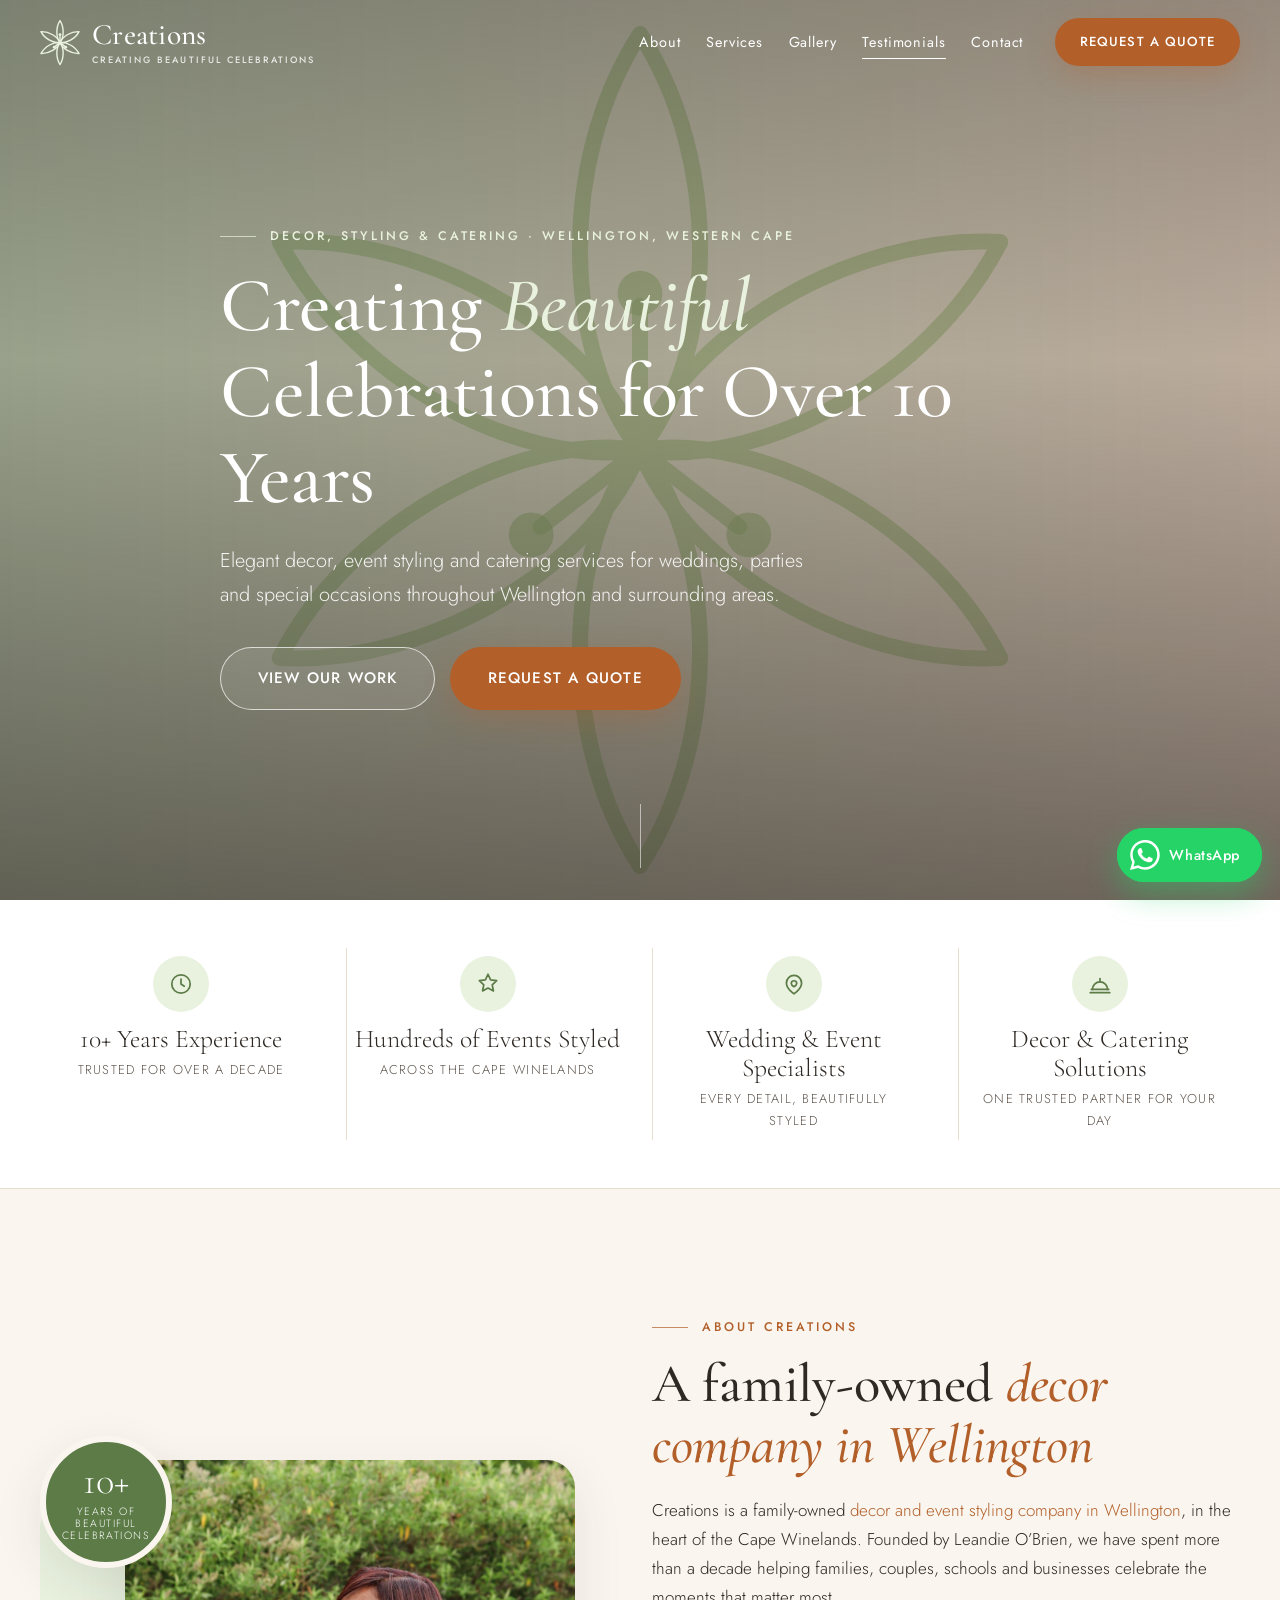
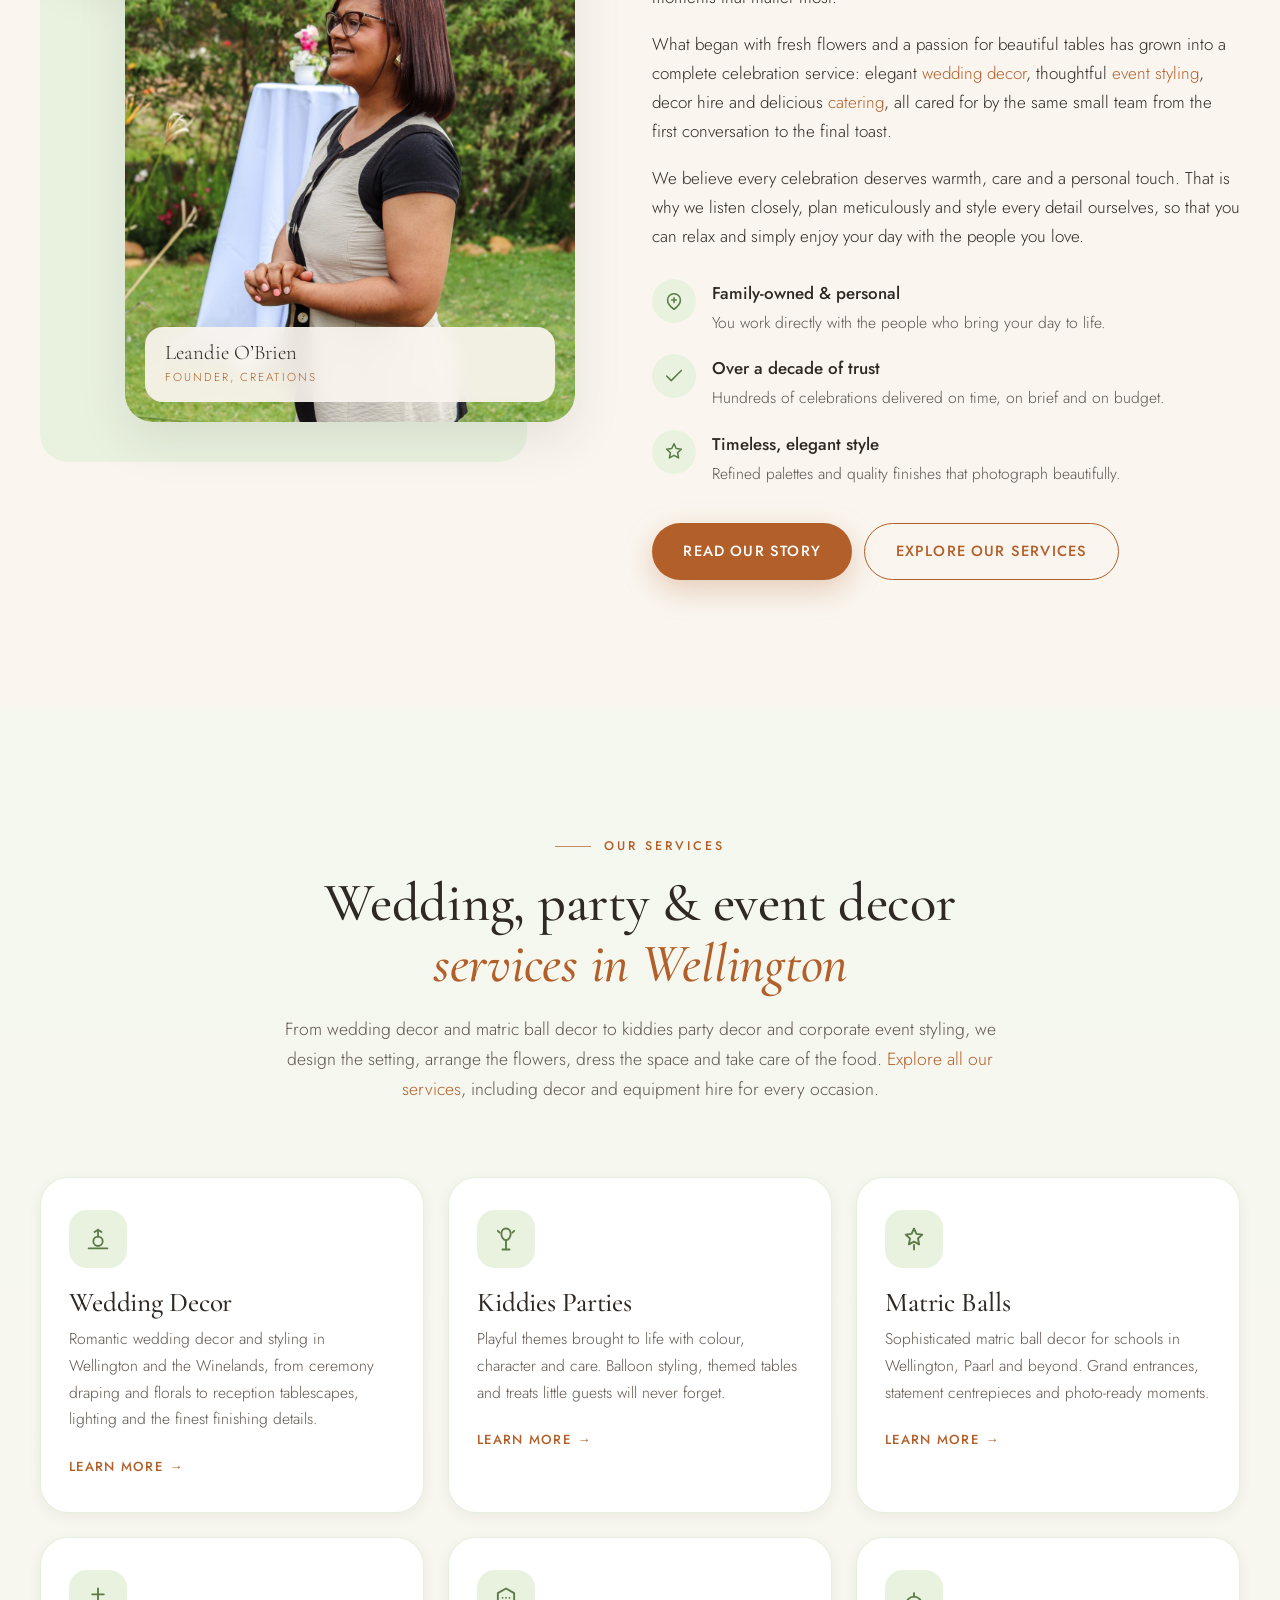
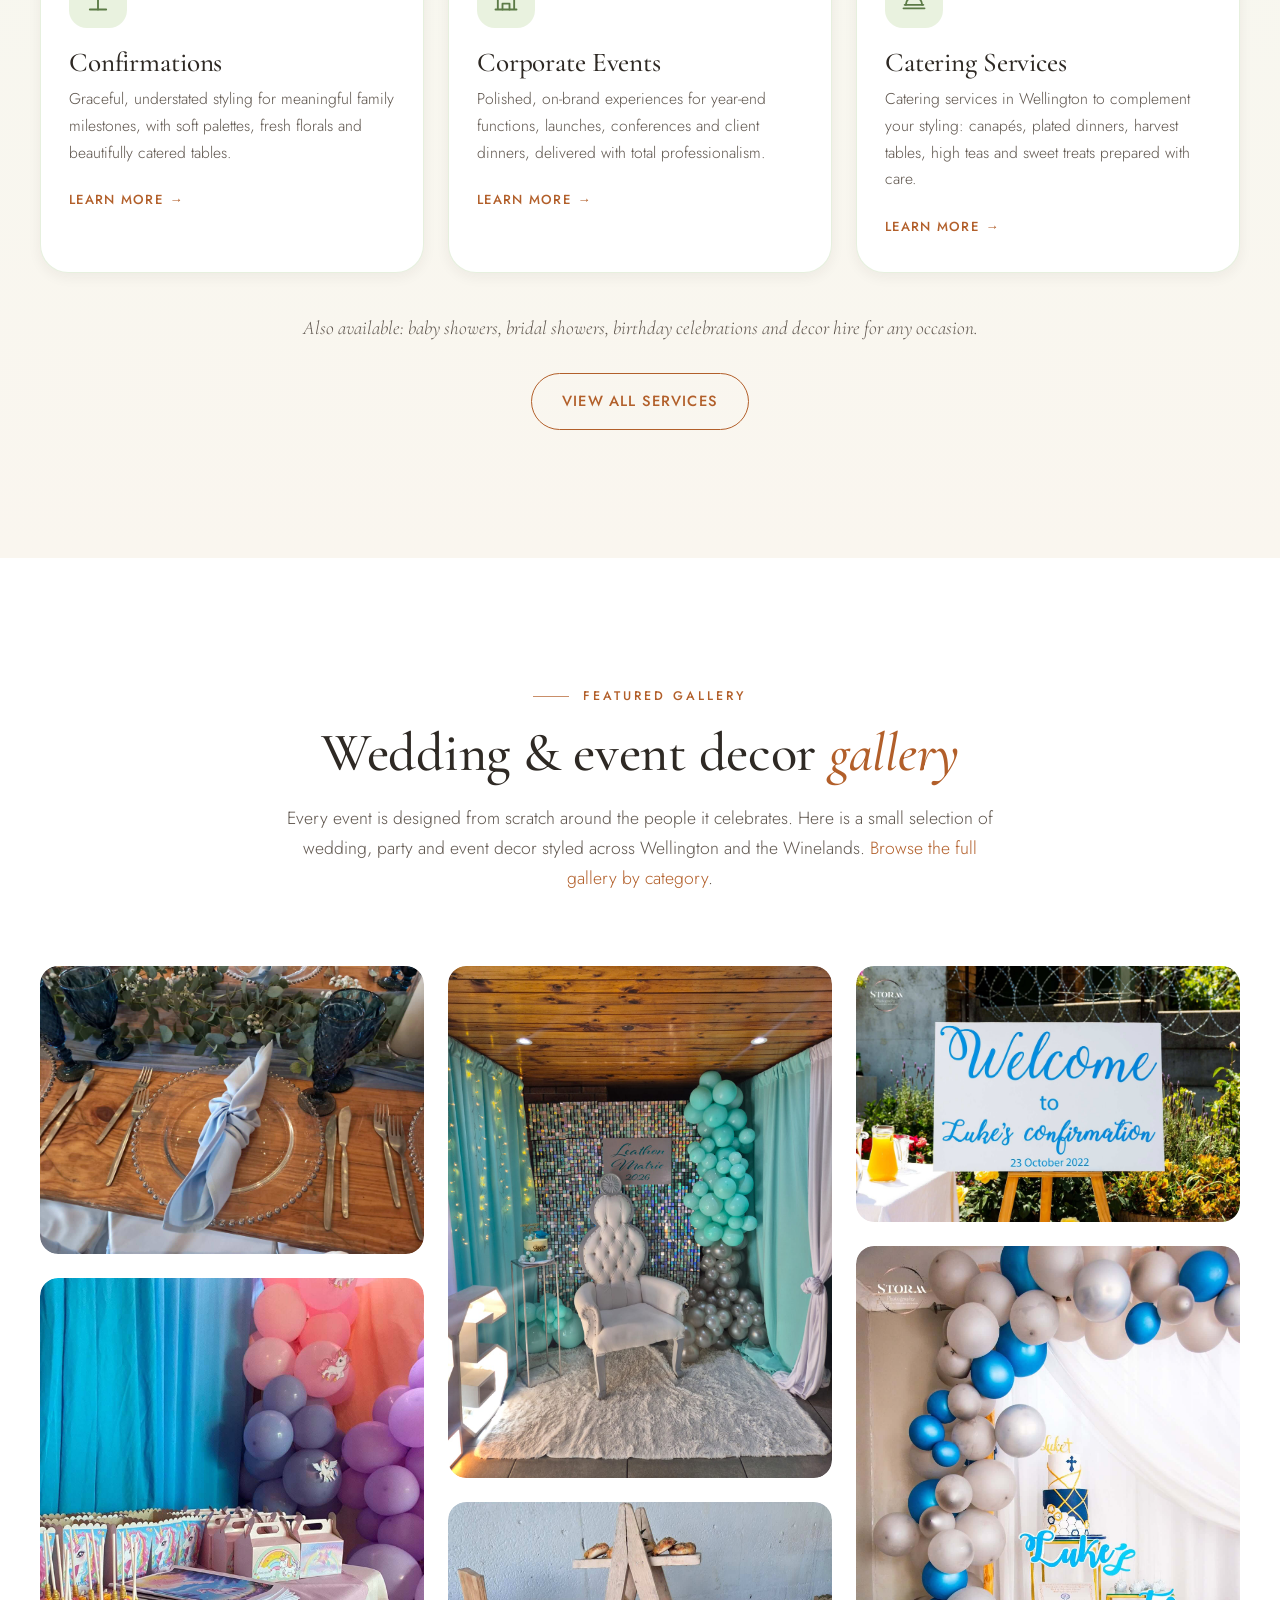
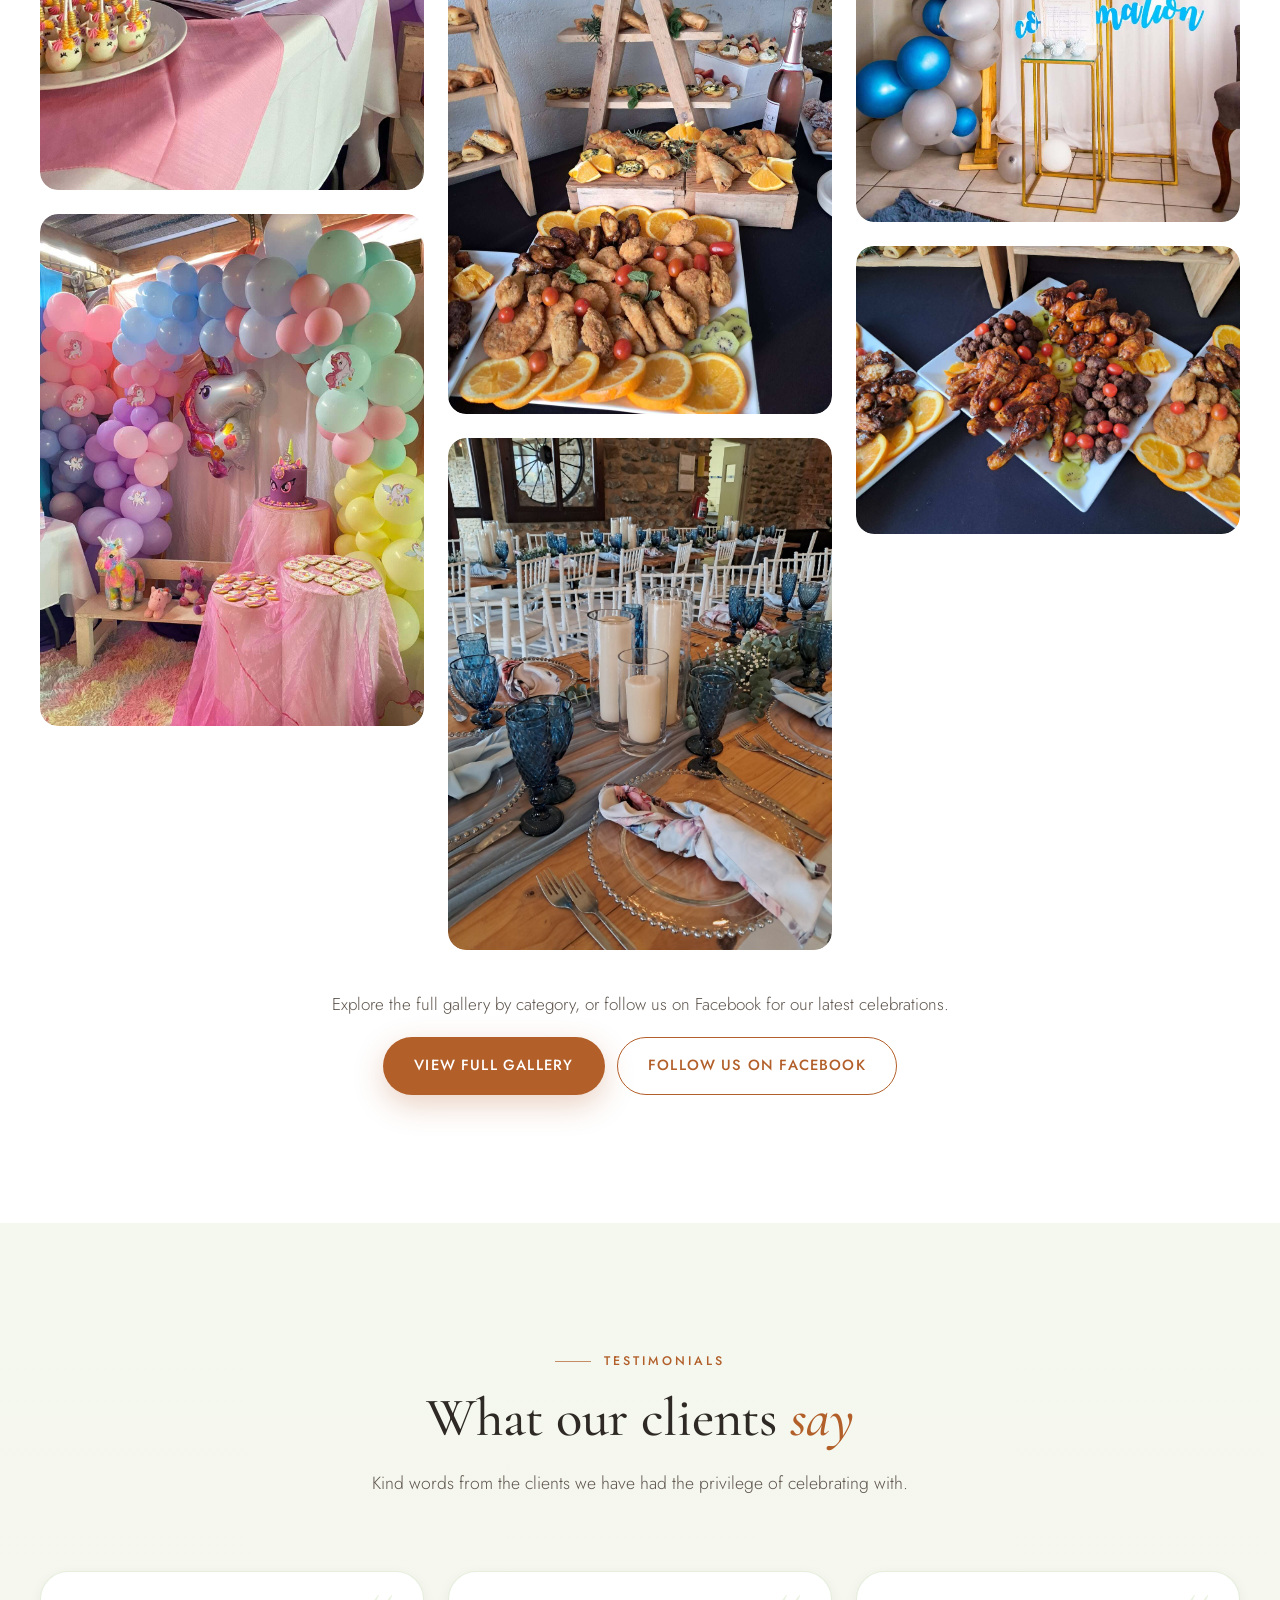
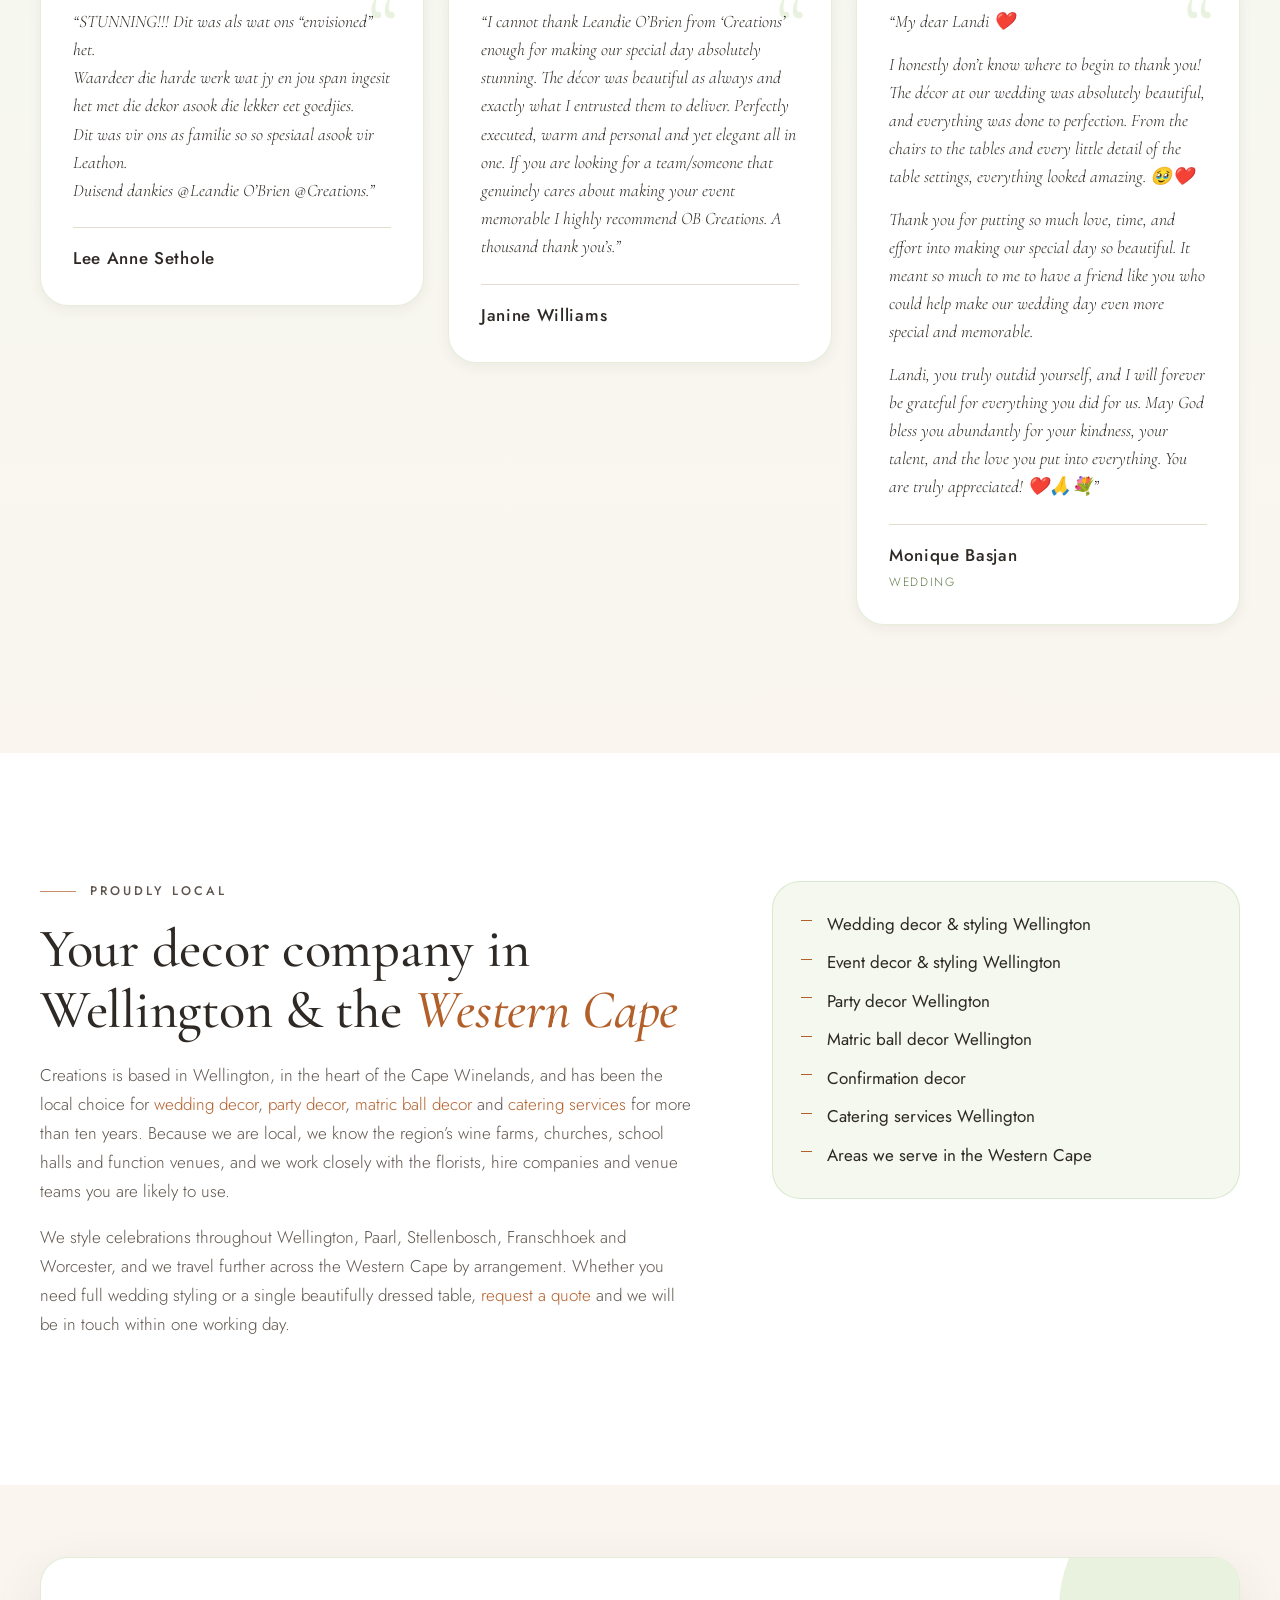
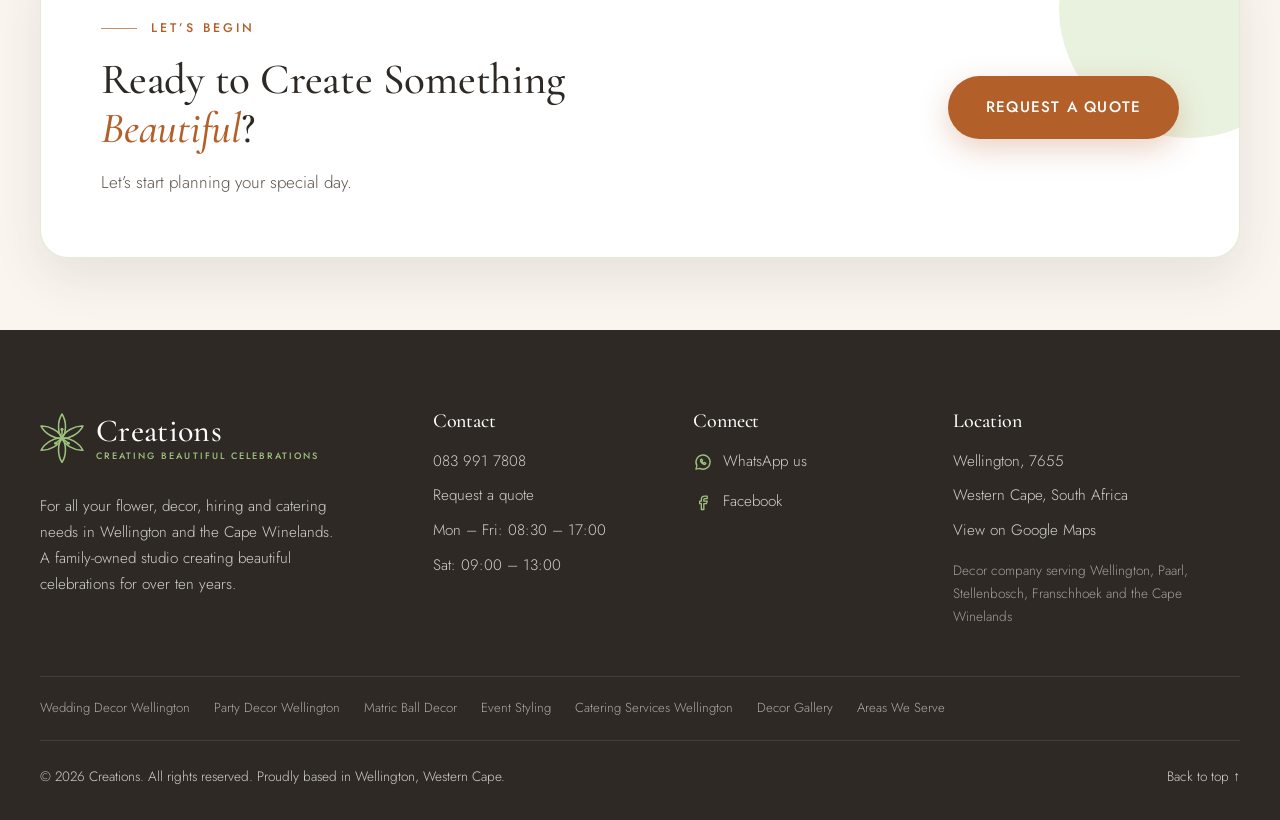
==== index.html @ aa140785 "Correct Leandie's name and O'Brien spelling in testimonials Co-Authored-By: Claude Sonnet 5.5 <norep" ====
<!DOCTYPE html>
<html lang="en-ZA">
<head>
  <meta charset="utf-8">
  <meta name="viewport" content="width=device-width, initial-scale=1, viewport-fit=cover">
  <title>Wedding &amp; Event Decor Wellington | Creations Decor Company</title>
  <meta name="description" content="Trusted decor company in Wellington, Western Cape. Wedding decor, event styling, party decor, matric ball decor and catering with 10+ years of experience.">
  <meta name="keywords" content="decor company Wellington, wedding decor Wellington, wedding decor Western Cape, event decor Wellington, party decor Wellington, matric ball decor Wellington, catering services Wellington, wedding styling Wellington, event styling Wellington">
  <meta name="author" content="Creations">
  <meta name="robots" content="index, follow, max-image-preview:large">
  <meta name="theme-color" content="#FAF6EF">
  <meta name="geo.region" content="ZA-WC">
  <meta name="geo.placename" content="Wellington, Western Cape">
  <meta name="geo.position" content="-33.6397;19.0112">
  <meta name="ICBM" content="-33.6397, 19.0112">
  <link rel="canonical" href="https://www.obcreations.site/">

  <!-- Open Graph / Social -->
  <meta property="og:type" content="website">
  <meta property="og:locale" content="en_ZA">
  <meta property="og:site_name" content="Creations">
  <meta property="og:title" content="Creations | Wedding &amp; Event Decor Company in Wellington">
  <meta property="og:description" content="Elegant wedding decor, event styling, party decor and catering services in Wellington and the Western Cape. Family-owned, trusted for over 10 years.">
  <meta property="og:url" content="https://www.obcreations.site/">
  <meta property="og:image" content="https://www.obcreations.site/assets/img/og-image.jpg">
  <meta property="og:image:width" content="1200">
  <meta property="og:image:height" content="630">
  <meta property="og:image:alt" content="Creations: wedding and event decor company in Wellington, Western Cape">
  <meta name="twitter:card" content="summary_large_image">
  <meta name="twitter:title" content="Creations | Wedding &amp; Event Decor Company in Wellington">
  <meta name="twitter:description" content="Elegant wedding decor, event styling, party decor and catering services in Wellington and the Western Cape. Family-owned, trusted for over 10 years.">
  <meta name="twitter:image" content="https://www.obcreations.site/assets/img/og-image.jpg">

  <!-- Icons -->
  <link rel="icon" href="favicon.svg" type="image/svg+xml">
  <link rel="apple-touch-icon" href="assets/img/logo-mark.svg">
  <link rel="manifest" href="site.webmanifest">

  <!-- Performance: fonts -->
  <link rel="preconnect" href="https://fonts.googleapis.com">
  <link rel="preconnect" href="https://fonts.gstatic.com" crossorigin>
  <link rel="preconnect" href="https://images.unsplash.com">
  <link rel="stylesheet" href="https://fonts.googleapis.com/css2?family=Cormorant+Garamond:ital,wght@0,400;0,500;0,600;1,400;1,500&family=Jost:wght@300;400;500;600&display=swap">
  <link rel="stylesheet" href="assets/css/styles.css">

  <!-- Structured data -->
  <script type="application/ld+json">
  {
    "@context": "https://schema.org",
    "@graph": [
      {
        "@type": "WebSite",
        "@id": "https://www.obcreations.site/#website",
        "url": "https://www.obcreations.site/",
        "name": "Creations",
        "publisher": { "@id": "https://www.obcreations.site/#business" },
        "inLanguage": "en-ZA"
      },
      {
        "@type": "LocalBusiness",
        "additionalType": ["https://schema.org/FoodService", "https://schema.org/Florist"],
        "@id": "https://www.obcreations.site/#business",
        "name": "Creations",
        "alternateName": "Creations Decor & Catering Wellington",
        "slogan": "Creating Beautiful Celebrations",
        "description": "Family-owned decor company in Wellington, Western Cape, offering wedding decor, event styling, party decor, matric ball decor, confirmation and corporate event styling, decor hire and catering services. Trusted for more than 10 years.",
        "url": "https://www.obcreations.site/",
        "logo": "https://www.obcreations.site/assets/img/logo.svg",
        "image": ["https://www.obcreations.site/assets/img/og-image.jpg"],
        "telephone": "+27839917808",
        "contactPoint": { "@type": "ContactPoint", "telephone": "+27839917808", "contactType": "customer service", "areaServed": "ZA", "availableLanguage": ["English", "Afrikaans"] },
        "founder": { "@type": "Person", "name": "Leandie O'Brien" },
        "priceRange": "$$",
        "currenciesAccepted": "ZAR",
        "address": {
          "@type": "PostalAddress",
          "addressLocality": "Wellington",
          "addressRegion": "Western Cape",
          "postalCode": "7655",
          "addressCountry": "ZA"
        },
        "geo": { "@type": "GeoCoordinates", "latitude": -33.6397, "longitude": 19.0112 },
        "hasMap": "https://www.google.com/maps/search/?api=1&query=Wellington,+Western+Cape,+South+Africa",
        "areaServed": [
          { "@type": "City", "name": "Wellington" },
          { "@type": "City", "name": "Paarl" },
          { "@type": "City", "name": "Stellenbosch" },
          { "@type": "City", "name": "Franschhoek" },
          { "@type": "City", "name": "Worcester" },
          { "@type": "AdministrativeArea", "name": "Cape Winelands" },
          { "@type": "AdministrativeArea", "name": "Western Cape" }
        ],
        "openingHoursSpecification": [
          { "@type": "OpeningHoursSpecification", "dayOfWeek": ["Monday", "Tuesday", "Wednesday", "Thursday", "Friday"], "opens": "08:30", "closes": "17:00" },
          { "@type": "OpeningHoursSpecification", "dayOfWeek": "Saturday", "opens": "09:00", "closes": "13:00" }
        ],
        "sameAs": ["https://www.facebook.com/creationscreated"],
        "knowsAbout": ["Wedding decor", "Wedding styling", "Event decor", "Event styling", "Party decor", "Matric ball decor", "Confirmation decor", "Corporate event styling", "Decor hire", "Catering"],
        "makesOffer": [
          { "@type": "Offer", "itemOffered": { "@type": "Service", "name": "Wedding Decor Wellington", "serviceType": "Wedding decor and styling", "url": "https://www.obcreations.site/services.html#wedding-decor", "areaServed": ["Wellington", "Western Cape"], "provider": { "@id": "https://www.obcreations.site/#business" } } },
          { "@type": "Offer", "itemOffered": { "@type": "Service", "name": "Party Decor Wellington", "serviceType": "Kiddies party decor", "url": "https://www.obcreations.site/services.html#kiddies-party-decor", "areaServed": ["Wellington", "Western Cape"], "provider": { "@id": "https://www.obcreations.site/#business" } } },
          { "@type": "Offer", "itemOffered": { "@type": "Service", "name": "Matric Ball Decor Wellington", "serviceType": "Matric ball decor", "url": "https://www.obcreations.site/services.html#matric-balls", "areaServed": ["Wellington", "Western Cape"], "provider": { "@id": "https://www.obcreations.site/#business" } } },
          { "@type": "Offer", "itemOffered": { "@type": "Service", "name": "Confirmation Decor", "serviceType": "Faith-based event decor", "url": "https://www.obcreations.site/services.html#confirmations", "areaServed": ["Wellington", "Western Cape"], "provider": { "@id": "https://www.obcreations.site/#business" } } },
          { "@type": "Offer", "itemOffered": { "@type": "Service", "name": "Event Styling Wellington", "serviceType": "Corporate event styling", "url": "https://www.obcreations.site/services.html#corporate-events", "areaServed": ["Wellington", "Western Cape"], "provider": { "@id": "https://www.obcreations.site/#business" } } },
          { "@type": "Offer", "itemOffered": { "@type": "Service", "name": "Catering Services Wellington", "serviceType": "Event catering", "url": "https://www.obcreations.site/services.html#catering-services", "areaServed": ["Wellington", "Western Cape"], "provider": { "@id": "https://www.obcreations.site/#business" } } }
        ]
      }
    ]
  }
  </script>
</head>
<body>
  <a class="skip-link" href="#main">Skip to main content</a>

  <!-- ========================================================= HEADER -->
  <header class="site-header" id="top">
    <div class="container header__inner">
      <a class="brand" href="index.html" aria-label="Creations, home">
        <svg class="brand__lily" viewBox="0 0 200 250" aria-hidden="true" focusable="false">
          <defs><path id="brand-petal" d="M100 128 C 80 104, 78 52, 100 18 C 122 52, 120 104, 100 128 Z"/></defs>
          <g fill="none" stroke="currentColor" stroke-width="7" stroke-linejoin="round" stroke-linecap="round">
            <use href="#brand-petal"/><use href="#brand-petal" transform="rotate(60 100 128)"/><use href="#brand-petal" transform="rotate(120 100 128)"/><use href="#brand-petal" transform="rotate(180 100 128)"/><use href="#brand-petal" transform="rotate(240 100 128)"/><use href="#brand-petal" transform="rotate(300 100 128)"/>
            <path d="M100 128V92M100 128L74 148M100 128l26 20"/>
          </g>
          <g fill="currentColor"><circle cx="100" cy="88" r="7"/><circle cx="71" cy="151" r="7"/><circle cx="129" cy="151" r="7"/></g>
        </svg>
        <span class="brand__text">
          <span class="brand__name">Creations</span>
          <span class="brand__tag">Creating Beautiful Celebrations</span>
        </span>
      </a>

      <nav class="nav" id="primary-nav" aria-label="Primary">
        <ul class="nav__list">
          <li><a class="nav__link" href="about.html">About</a></li>
          <li><a class="nav__link" href="services.html">Services</a></li>
          <li><a class="nav__link" href="gallery.html">Gallery</a></li>
          <li><a class="nav__link" href="#testimonials">Testimonials</a></li>
          <li><a class="nav__link" href="contact.html">Contact</a></li>
        </ul>
        <a class="btn btn--primary nav__cta" href="contact.html">Request a Quote</a>
      </nav>

      <button class="nav-toggle" type="button" aria-controls="primary-nav" aria-expanded="false" aria-label="Open menu">
        <span class="nav-toggle__bar"></span>
        <span class="nav-toggle__bar"></span>
        <span class="nav-toggle__bar"></span>
      </button>
    </div>
  </header>

  <main id="main">
    <!-- ================================================ SECTION 1: HERO -->
    <section class="hero" aria-labelledby="hero-title">
      <picture class="hero__media">
        <img src="assets/img/hero-home.jpg" data-stock="https://images.unsplash.com/photo-1519741497674-611481863552?auto=format&fit=crop&w=1000&q=70"
             alt="Luxury wedding decor: a reception with lush floral arrangements and beautifully styled tables"
             width="1800" height="1200" fetchpriority="high" decoding="async" data-fallback>
      </picture>
      <div class="hero__overlay" aria-hidden="true"></div>

      <div class="container hero__content">
        <p class="eyebrow reveal">Decor, Styling &amp; Catering &middot; Wellington, Western Cape</p>
        <h1 class="hero__title reveal" id="hero-title">Creating <em>Beautiful</em> Celebrations for Over 10 Years</h1>
        <p class="hero__lead reveal">Elegant decor, event styling and catering services for weddings, parties and special occasions throughout Wellington and surrounding areas.</p>
        <div class="hero__actions reveal">
          <a class="btn btn--ghost btn--lg" href="gallery.html">View Our Work</a>
          <a class="btn btn--primary btn--lg" href="contact.html">Request a Quote</a>
        </div>
      </div>

      <a class="hero__scroll" href="#trust" aria-label="Scroll to learn more">
        <span class="hero__scroll-line" aria-hidden="true"></span>
      </a>
    </section>

    <!-- ======================================== SECTION 2: TRUST BANNER -->
    <section class="trust" id="trust" aria-label="Why clients trust Creations">
      <div class="container">
        <ul class="trust__list">
          <li class="trust__item reveal">
            <span class="trust__icon" aria-hidden="true"><svg viewBox="0 0 24 24"><circle cx="12" cy="12" r="8.5"/><path d="M12 7.5V12l3 2"/></svg></span>
            <span class="trust__title">10+ Years Experience</span>
            <span class="trust__label">Trusted for over a decade</span>
          </li>
          <li class="trust__item reveal">
            <span class="trust__icon" aria-hidden="true"><svg viewBox="0 0 24 24"><path d="M12 3l2.4 5.2 5.6.7-4.1 3.9 1.1 5.6L12 15.7 7 18.4l1.1-5.6L4 8.9l5.6-.7Z"/></svg></span>
            <span class="trust__title">Hundreds of Events Styled</span>
            <span class="trust__label">Across the Cape Winelands</span>
          </li>
          <li class="trust__item reveal">
            <span class="trust__icon" aria-hidden="true"><svg viewBox="0 0 24 24"><path d="M12 21s-7-4.6-7-10a7 7 0 0 1 14 0c0 5.4-7 10-7 10Z"/><path d="M9.5 11.5a2.5 2.5 0 0 1 5 0c0 1.5-2.5 3-2.5 3s-2.5-1.5-2.5-3Z"/></svg></span>
            <span class="trust__title">Wedding &amp; Event Specialists</span>
            <span class="trust__label">Every detail, beautifully styled</span>
          </li>
          <li class="trust__item reveal">
            <span class="trust__icon" aria-hidden="true"><svg viewBox="0 0 24 24"><path d="M4 17h16"/><path d="M5 17a7 7 0 0 1 14 0"/><path d="M12 10V7"/><path d="M3 20h18"/></svg></span>
            <span class="trust__title">Decor &amp; Catering Solutions</span>
            <span class="trust__label">One trusted partner for your day</span>
          </li>
        </ul>
      </div>
    </section>

    <!-- =============================================== SECTION 3: ABOUT -->
    <section class="section about" id="about" aria-labelledby="about-title">
      <div class="container about__grid">
        <div class="about__media reveal">
          <figure class="about__photo">
            <img src="assets/img/about-leandie.jpg"
                 alt="Leandie O&rsquo;Brien, founder of Creations, smiling in a garden"
                 width="1200" height="1500" loading="lazy" decoding="async" data-fallback>
            <figcaption class="about__photo-caption">
              <span class="about__photo-name">Leandie O&rsquo;Brien</span>
              <span class="about__photo-role">Founder, Creations</span>
            </figcaption>
          </figure>
          <div class="about__badge" aria-hidden="true">
            <span class="about__badge-num">10+</span>
            <span class="about__badge-text">years of<br>beautiful<br>celebrations</span>
          </div>
        </div>

        <div class="about__content">
          <p class="eyebrow reveal">About Creations</p>
          <h2 class="section__title reveal" id="about-title">A family-owned <em>decor company in Wellington</em></h2>
          <p class="reveal">Creations is a family-owned <a href="about.html">decor and event styling company in Wellington</a>, in the heart of the Cape Winelands. Founded by Leandie O&rsquo;Brien, we have spent more than a decade helping families, couples, schools and businesses celebrate the moments that matter most.</p>
          <p class="reveal">What began with fresh flowers and a passion for beautiful tables has grown into a complete celebration service: elegant <a href="services.html#wedding-decor">wedding decor</a>, thoughtful <a href="services.html#corporate-events">event styling</a>, decor hire and delicious <a href="services.html#catering-services">catering</a>, all cared for by the same small team from the first conversation to the final toast.</p>
          <p class="reveal">We believe every celebration deserves warmth, care and a personal touch. That is why we listen closely, plan meticulously and style every detail ourselves, so that you can relax and simply enjoy your day with the people you love.</p>

          <ul class="about__values reveal">
            <li>
              <svg class="icon" aria-hidden="true" viewBox="0 0 24 24"><path d="M12 21s-7-4.6-7-10a7 7 0 0 1 14 0c0 5.4-7 10-7 10Z"/><path d="M12 8.5v5M9.5 11h5"/></svg>
              <div><strong>Family-owned &amp; personal</strong><span>You work directly with the people who bring your day to life.</span></div>
            </li>
            <li>
              <svg class="icon" aria-hidden="true" viewBox="0 0 24 24"><path d="M4 12l5 5L20 6"/></svg>
              <div><strong>Over a decade of trust</strong><span>Hundreds of celebrations delivered on time, on brief and on budget.</span></div>
            </li>
            <li>
              <svg class="icon" aria-hidden="true" viewBox="0 0 24 24"><path d="M12 3l2.4 5.2 5.6.7-4.1 3.9 1.1 5.6L12 15.7 7 18.4l1.1-5.6L4 8.9l5.6-.7Z"/></svg>
              <div><strong>Timeless, elegant style</strong><span>Refined palettes and quality finishes that photograph beautifully.</span></div>
            </li>
          </ul>

          <div class="about__actions reveal">
            <a class="btn btn--primary" href="about.html">Read Our Story</a>
            <a class="btn btn--outline" href="services.html">Explore Our Services</a>
          </div>
        </div>
      </div>
    </section>

    <!-- ============================================ SECTION 4: SERVICES -->
    <section class="section section--tint services" id="services" aria-labelledby="services-title">
      <div class="container">
        <header class="section__header reveal">
          <p class="eyebrow">Our Services</p>
          <h2 class="section__title" id="services-title">Wedding, party &amp; event decor <em>services in Wellington</em></h2>
          <p class="section__intro">From wedding decor and matric ball decor to kiddies party decor and corporate event styling, we design the setting, arrange the flowers, dress the space and take care of the food. <a href="services.html">Explore all our services</a>, including decor and equipment hire for every occasion.</p>
        </header>

        <ul class="services__grid">
          <li class="service reveal">
            <span class="service__icon" aria-hidden="true"><svg viewBox="0 0 24 24"><path d="M8 14a4 4 0 1 0 8 0 4 4 0 1 0-8 0Z"/><path d="M12 10V4M9 6l3-2 3 2"/><path d="M4 20h16"/></svg></span>
            <h3 class="service__title">Wedding Decor</h3>
            <p>Romantic wedding decor and styling in Wellington and the Winelands, from ceremony draping and florals to reception tablescapes, lighting and the finest finishing details.</p>
            <a class="service__link" href="services.html#wedding-decor">Learn more</a>
          </li>
          <li class="service reveal">
            <span class="service__icon" aria-hidden="true"><svg viewBox="0 0 24 24"><path d="M12 3c-2.5 0-4 2-4 4.5S9.5 13 12 13s4-3 4-5.5S14.5 3 12 3Z"/><path d="M12 13v8M9 21h6"/><path d="M6.5 6.5 5 5M17.5 6.5 19 5"/></svg></span>
            <h3 class="service__title">Kiddies Parties</h3>
            <p>Playful themes brought to life with colour, character and care. Balloon styling, themed tables and treats little guests will never forget.</p>
            <a class="service__link" href="services.html#kiddies-party-decor">Learn more</a>
          </li>
          <li class="service reveal">
            <span class="service__icon" aria-hidden="true"><svg viewBox="0 0 24 24"><path d="M12 3l2.1 4.6 5 .6-3.7 3.4 1 5L12 14.2l-4.4 2.4 1-5L4.9 8.2l5-.6Z"/><path d="M12 17v4"/></svg></span>
            <h3 class="service__title">Matric Balls</h3>
            <p>Sophisticated matric ball decor for schools in Wellington, Paarl and beyond. Grand entrances, statement centrepieces and photo-ready moments.</p>
            <a class="service__link" href="services.html#matric-balls">Learn more</a>
          </li>
          <li class="service reveal">
            <span class="service__icon" aria-hidden="true"><svg viewBox="0 0 24 24"><path d="M12 3v18M7 8h10"/><path d="M5 21h14"/></svg></span>
            <h3 class="service__title">Confirmations</h3>
            <p>Graceful, understated styling for meaningful family milestones, with soft palettes, fresh florals and beautifully catered tables.</p>
            <a class="service__link" href="services.html#confirmations">Learn more</a>
          </li>
          <li class="service reveal">
            <span class="service__icon" aria-hidden="true"><svg viewBox="0 0 24 24"><path d="M3 21h18M5 21V7l7-4 7 4v14"/><path d="M9 21v-5h6v5M9 11h.01M15 11h.01M12 11h.01"/></svg></span>
            <h3 class="service__title">Corporate Events</h3>
            <p>Polished, on-brand experiences for year-end functions, launches, conferences and client dinners, delivered with total professionalism.</p>
            <a class="service__link" href="services.html#corporate-events">Learn more</a>
          </li>
          <li class="service reveal">
            <span class="service__icon" aria-hidden="true"><svg viewBox="0 0 24 24"><path d="M4 17h16"/><path d="M5 17a7 7 0 0 1 14 0"/><path d="M12 10V7"/><path d="M3 20h18"/></svg></span>
            <h3 class="service__title">Catering Services</h3>
            <p>Catering services in Wellington to complement your styling: canap&eacute;s, plated dinners, harvest tables, high teas and sweet treats prepared with care.</p>
            <a class="service__link" href="services.html#catering-services">Learn more</a>
          </li>
        </ul>

        <p class="services__note reveal">Also available: baby showers, bridal showers, birthday celebrations and decor hire for any occasion.</p>
        <div class="services__more reveal">
          <a class="btn btn--outline" href="services.html">View All Services</a>
        </div>
      </div>
    </section>

    <!-- ===================================== SECTION 5: FEATURED GALLERY -->
    <section class="section gallery" id="gallery" aria-labelledby="gallery-title">
      <div class="container">
        <header class="section__header reveal">
          <p class="eyebrow">Featured Gallery</p>
          <h2 class="section__title" id="gallery-title">Wedding &amp; event decor <em>gallery</em></h2>
          <p class="section__intro">Every event is designed from scratch around the people it celebrates. Here is a small selection of wedding, party and event decor styled across Wellington and the Winelands. <a href="gallery.html">Browse the full gallery by category</a>.</p>
        </header>

        <ul class="masonry">
          <li class="masonry__item reveal">
            <button type="button" class="gallery__btn" data-lightbox aria-label="Open image: Dusty blue and eucalyptus place setting">
              <img src="assets/img/gallery-formal-dinner-setup.jpg" alt="Wedding decor by Creations: a dusty blue napkin on a beaded glass charger plate, blue crystal goblets and a eucalyptus runner on a wooden table" width="2048" height="1536" loading="lazy" decoding="async" data-fallback>
              <span class="gallery__caption"><span>Wedding</span>Dusty blue &amp; eucalyptus place setting</span>
            </button>
          </li>
          <li class="masonry__item reveal">
            <button type="button" class="gallery__btn" data-lightbox aria-label="Open image: Unicorn cake pops and party boxes">
              <img src="assets/img/gallery-kiddies-table-set-up.jpg" alt="Unicorn party treats by Creations: unicorn cake pops, themed party boxes and popcorn holders on a pink and white table against a blue drape" width="1200" height="1600" loading="lazy" decoding="async" data-fallback>
              <span class="gallery__caption"><span>Kiddies Party</span>Unicorn cake pops &amp; party boxes</span>
            </button>
          </li>
          <li class="masonry__item reveal">
            <button type="button" class="gallery__btn" data-lightbox aria-label="Open image: Unicorn balloon arch and cake table">
              <img src="assets/img/gallery-kiddies-party.jpg" alt="Unicorn kiddies party decor by Creations: a pastel rainbow balloon arch with unicorn balloons, a purple unicorn cake on a pink draped table and unicorn cookies" width="1200" height="1600" loading="lazy" decoding="async" data-fallback>
              <span class="gallery__caption"><span>Kiddies Party</span>Unicorn balloon arch &amp; cake table</span>
            </button>
          </li>
          <li class="masonry__item reveal">
            <button type="button" class="gallery__btn" data-lightbox aria-label="Open image: Mint and silver matric photo backdrop">
              <img src="assets/img/gallery-matric-01.jpg" alt="Matric photo backdrop by Creations: a high-backed white throne chair before a holographic sequin wall, mint drapes with fairy lights, a mint and silver balloon column, a personalised sign and a graduation cake" width="1200" height="1600" loading="lazy" decoding="async" data-fallback>
              <span class="gallery__caption"><span>Matric Ball</span>Mint &amp; silver photo backdrop</span>
            </button>
          </li>
          <li class="masonry__item reveal">
            <button type="button" class="gallery__btn" data-lightbox aria-label="Open image: Savoury canapé display">
              <img src="assets/img/gallery-catering-options.jpg" alt="Savoury canape display by Creations catering: wooden ladder stands with mini quiches, samoosas, sausage rolls and pastries, fruit tarts and sparkling wine" width="1536" height="2048" loading="lazy" decoding="async" data-fallback>
              <span class="gallery__caption"><span>Catering</span>Savoury canap&eacute; display</span>
            </button>
          </li>
          <li class="masonry__item reveal">
            <button type="button" class="gallery__btn" data-lightbox aria-label="Open image: Blue goblets and candlelight">
              <img src="assets/img/gallery-wedding-02.jpg" alt="Wedding decor by Creations in a stone barn venue: blue crystal goblets, beaded charger plates, floral and dusty-blue napkins, pillar candles in glass hurricanes and a eucalyptus and gypsophila runner, with white Chiavari chairs" width="1200" height="1600" loading="lazy" decoding="async" data-fallback>
              <span class="gallery__caption"><span>Wedding</span>Blue goblets &amp; candlelight</span>
            </button>
          </li>
          <li class="masonry__item reveal">
            <button type="button" class="gallery__btn" data-lightbox aria-label="Open image: Confirmation welcome sign">
              <img src="assets/img/gallery-confirmation-welcome-board.jpg" alt="Confirmation decor by Creations: a hand-lettered blue welcome sign on a wooden easel among lavender and roses, with juice jugs on a white-clothed table" width="2048" height="1365" loading="lazy" decoding="async" data-fallback>
              <span class="gallery__caption"><span>Confirmation</span>Garden welcome sign</span>
            </button>
          </li>
          <li class="masonry__item reveal">
            <button type="button" class="gallery__btn" data-lightbox aria-label="Open image: Blue and silver balloon garland">
              <img src="assets/img/gallery-confirmation-setup.jpg" alt="Confirmation decor by Creations: a blue and silver balloon garland over white draping, a two-tier navy and gold cross cake on gold plinths and a personalised name sign" width="1365" height="2048" loading="lazy" decoding="async" data-fallback>
              <span class="gallery__caption"><span>Confirmation</span>Blue &amp; silver balloon garland</span>
            </button>
          </li>
          <li class="masonry__item reveal">
            <button type="button" class="gallery__btn" data-lightbox aria-label="Open image: Finger food platters">
              <img src="assets/img/gallery-catering-platter.jpg" alt="Finger food platters by Creations catering: sticky chicken drumsticks, meatballs, crumbed chicken and cherry tomatoes with orange and kiwi slices" width="2048" height="1536" loading="lazy" decoding="async" data-fallback>
              <span class="gallery__caption"><span>Catering</span>Finger food platters</span>
            </button>
          </li>
        </ul>

        <div class="gallery__more reveal">
          <p>Explore the full gallery by category, or follow us on Facebook for our latest celebrations.</p>
          <div class="gallery__actions">
            <a class="btn btn--primary" href="gallery.html">View Full Gallery</a>
            <a class="btn btn--outline" href="https://www.facebook.com/creationscreated" target="_blank" rel="noopener noreferrer">Follow us on Facebook</a>
          </div>
        </div>
      </div>
    </section>

    <!-- ======================================== SECTION 6: TESTIMONIALS -->
    <section class="section section--tint testimonials" id="testimonials" aria-labelledby="testimonials-title">
      <div class="container">
        <header class="section__header reveal">
          <p class="eyebrow">Testimonials</p>
          <h2 class="section__title" id="testimonials-title">What our clients <em>say</em></h2>
          <p class="section__intro">Kind words from the clients we have had the privilege of celebrating with.</p>
        </header>

        <ul class="reviews reviews--long">
          <li class="review review--long reveal">
            <blockquote>
              <p lang="af">&ldquo;STUNNING!!! Dit was als wat ons &ldquo;envisioned&rdquo; het.<br>Waardeer die harde werk wat jy en jou span ingesit het met die dekor asook die lekker eet goedjies.<br>Dit was vir ons as familie so so spesiaal asook vir Leathon.<br>Duisend dankies @Leandie O&rsquo;Brien @Creations.&rdquo;</p>
              <footer><cite>Lee Anne Sethole</cite></footer>
            </blockquote>
          </li>
          <li class="review review--long reveal">
            <blockquote>
              <p>&ldquo;I cannot thank Leandie O&rsquo;Brien from &lsquo;Creations&rsquo; enough for making our special day absolutely stunning. The d&eacute;cor was beautiful as always and exactly what I entrusted them to deliver. Perfectly executed, warm and personal and yet elegant all in one. If you are looking for a team/someone that genuinely cares about making your event memorable I highly recommend OB Creations. A thousand thank you&rsquo;s.&rdquo;</p>
              <footer><cite>Janine Williams</cite></footer>
            </blockquote>
          </li>
          <li class="review review--long reveal">
            <blockquote>
              <p>&ldquo;My dear Landi &#10084;&#65039;</p>
              <p>I honestly don&rsquo;t know where to begin to thank you! The d&eacute;cor at our wedding was absolutely beautiful, and everything was done to perfection. From the chairs to the tables and every little detail of the table settings, everything looked amazing. &#129401;&#10084;&#65039;</p>
              <p>Thank you for putting so much love, time, and effort into making our special day so beautiful. It meant so much to me to have a friend like you who could help make our wedding day even more special and memorable.</p>
              <p>Landi, you truly outdid yourself, and I will forever be grateful for everything you did for us. May God bless you abundantly for your kindness, your talent, and the love you put into everything. You are truly appreciated! &#10084;&#65039;&#128591;&#128144;&rdquo;</p>
              <footer><cite>Monique Basjan</cite><span>Wedding</span></footer>
            </blockquote>
          </li>
        </ul>
      </div>
    </section>

    <!-- ================================================ LOCAL SEO BLOCK -->
    <section class="section local-seo" id="wellington" aria-labelledby="local-title">
      <div class="container local-seo__grid">
        <div>
          <p class="eyebrow reveal">Proudly Local</p>
          <h2 class="section__title reveal" id="local-title">Your decor company in Wellington &amp; the <em>Western Cape</em></h2>
          <p class="reveal">Creations is based in Wellington, in the heart of the Cape Winelands, and has been the local choice for <a href="services.html#wedding-decor">wedding decor</a>, <a href="services.html#kiddies-party-decor">party decor</a>, <a href="services.html#matric-balls">matric ball decor</a> and <a href="services.html#catering-services">catering services</a> for more than ten years. Because we are local, we know the region&rsquo;s wine farms, churches, school halls and function venues, and we work closely with the florists, hire companies and venue teams you are likely to use.</p>
          <p class="reveal">We style celebrations throughout Wellington, Paarl, Stellenbosch, Franschhoek and Worcester, and we travel further across the Western Cape by arrangement. Whether you need full wedding styling or a single beautifully dressed table, <a href="contact.html">request a quote</a> and we will be in touch within one working day.</p>
        </div>
        <ul class="local-seo__list reveal" aria-label="What we offer in Wellington">
          <li><a href="services.html#wedding-decor">Wedding decor &amp; styling Wellington</a></li>
          <li><a href="services.html#corporate-events">Event decor &amp; styling Wellington</a></li>
          <li><a href="services.html#kiddies-party-decor">Party decor Wellington</a></li>
          <li><a href="services.html#matric-balls">Matric ball decor Wellington</a></li>
          <li><a href="services.html#confirmations">Confirmation decor</a></li>
          <li><a href="services.html#catering-services">Catering services Wellington</a></li>
          <li><a href="about.html#local">Areas we serve in the Western Cape</a></li>
        </ul>
      </div>
    </section>

    <!-- ================================================= SECTION 7: CTA -->
    <section class="cta" aria-labelledby="cta-title">
      <div class="container cta__inner reveal">
        <div>
          <p class="eyebrow">Let&rsquo;s Begin</p>
          <h2 class="cta__title" id="cta-title">Ready to Create Something <em>Beautiful</em>?</h2>
          <p>Let&rsquo;s start planning your special day.</p>
        </div>
        <div class="cta__actions">
          <a class="btn btn--primary btn--lg" href="contact.html">Request a Quote</a>
        </div>
      </div>
    </section>
  </main>

  <!-- ============================================== SECTION 8: FOOTER -->
  <footer class="site-footer">
    <div class="container footer__grid">
      <div class="footer__brand">
        <a class="brand brand--footer" href="index.html" aria-label="Creations, home">
          <svg class="brand__lily" viewBox="0 0 200 250" aria-hidden="true" focusable="false">
            <g fill="none" stroke="currentColor" stroke-width="7" stroke-linejoin="round" stroke-linecap="round">
              <use href="#brand-petal"/><use href="#brand-petal" transform="rotate(60 100 128)"/><use href="#brand-petal" transform="rotate(120 100 128)"/><use href="#brand-petal" transform="rotate(180 100 128)"/><use href="#brand-petal" transform="rotate(240 100 128)"/><use href="#brand-petal" transform="rotate(300 100 128)"/>
              <path d="M100 128V92M100 128L74 148M100 128l26 20"/>
            </g>
            <g fill="currentColor"><circle cx="100" cy="88" r="7"/><circle cx="71" cy="151" r="7"/><circle cx="129" cy="151" r="7"/></g>
          </svg>
          <span class="brand__text">
            <span class="brand__name">Creations</span>
            <span class="brand__tag">Creating Beautiful Celebrations</span>
          </span>
        </a>
        <p>For all your flower, decor, hiring and catering needs in Wellington and the Cape Winelands. A family-owned studio creating beautiful celebrations for over ten years.</p>
      </div>

      <div class="footer__col">
        <h3>Contact</h3>
        <ul>
          <li><a href="tel:+27839917808">083 991 7808</a></li>
          <li><a href="contact.html">Request a quote</a></li>
          <li>Mon &ndash; Fri: 08:30 &ndash; 17:00</li>
          <li>Sat: 09:00 &ndash; 13:00</li>
        </ul>
      </div>

      <div class="footer__col">
        <h3>Connect</h3>
        <ul class="footer__connect">
          <li>
            <a href="https://wa.me/27839917808?text=Hello%20Creations%2C%20I%27d%20like%20to%20enquire%20about%20an%20event." target="_blank" rel="noopener noreferrer">
              <svg viewBox="0 0 24 24" aria-hidden="true"><path d="M3.5 20.5l1.2-4.1A8.5 8.5 0 1 1 8 19.6l-4.5.9Z"/><path d="M9 9.5c0 3 2.5 5.5 5.5 5.5l1-1.5-2-1-1 1a4 4 0 0 1-2-2l1-1-1-2-1.5 1Z"/></svg>
              WhatsApp us
            </a>
          </li>
          <li>
            <a href="https://www.facebook.com/creationscreated" target="_blank" rel="noopener noreferrer">
              <svg viewBox="0 0 24 24" aria-hidden="true"><path d="M14 8h3V5h-3a4 4 0 0 0-4 4v2H8v3h2v7h3v-7h3l1-3h-4V9a1 1 0 0 1 1-1Z"/></svg>
              Facebook
            </a>
          </li>
        </ul>
      </div>

      <div class="footer__col">
        <h3>Location</h3>
        <address>
          <ul>
            <li>Wellington, 7655</li>
            <li>Western Cape, South Africa</li>
            <li><a href="https://www.google.com/maps/search/?api=1&query=Wellington,+Western+Cape,+South+Africa" target="_blank" rel="noopener noreferrer">View on Google Maps</a></li>
            <li class="footer__area">Decor company serving Wellington, Paarl, Stellenbosch, Franschhoek and the Cape Winelands</li>
          </ul>
        </address>
      </div>
    </div>

    <div class="container footer__links" aria-label="Popular pages">
      <a href="services.html#wedding-decor">Wedding Decor Wellington</a>
      <a href="services.html#kiddies-party-decor">Party Decor Wellington</a>
      <a href="services.html#matric-balls">Matric Ball Decor</a>
      <a href="services.html#corporate-events">Event Styling</a>
      <a href="services.html#catering-services">Catering Services Wellington</a>
      <a href="gallery.html">Decor Gallery</a>
      <a href="about.html#local">Areas We Serve</a>
    </div>

    <div class="container footer__bottom">
      <p>&copy; <span data-year>2026</span> Creations. All rights reserved. Proudly based in Wellington, Western Cape.</p>
      <a class="footer__top" href="#top">Back to top &uarr;</a>
    </div>
  </footer>

  <!-- Floating WhatsApp CTA -->
  <a class="whatsapp-fab" href="https://wa.me/27839917808?text=Hello%20Creations%2C%20I%27d%20like%20to%20enquire%20about%20an%20event." target="_blank" rel="noopener noreferrer" aria-label="Chat with Creations on WhatsApp">
    <svg viewBox="0 0 24 24" aria-hidden="true"><path d="M20.5 3.5A11.8 11.8 0 0 0 12 0C5.5 0 .2 5.3.2 11.8c0 2.1.5 4.1 1.6 5.9L0 24l6.4-1.7a11.8 11.8 0 0 0 5.6 1.4c6.5 0 11.8-5.3 11.8-11.8 0-3.2-1.2-6.1-3.3-8.4ZM12 21.7c-1.8 0-3.5-.5-5-1.4l-.4-.2-3.8 1 1-3.7-.2-.4a9.7 9.7 0 0 1-1.5-5.2C2.1 6.4 6.5 2 12 2c2.6 0 5.1 1 6.9 2.9a9.7 9.7 0 0 1 2.9 6.9c0 5.5-4.4 9.9-9.8 9.9Zm5.4-7.3c-.3-.1-1.8-.9-2-1-.3-.1-.5-.1-.7.1l-.9 1.2c-.2.2-.3.2-.6.1a8 8 0 0 1-4-3.5c-.3-.5.3-.5.9-1.6.1-.2 0-.4 0-.5l-.9-2.2c-.2-.6-.5-.5-.7-.5h-.6c-.2 0-.5.1-.8.4-.3.3-1 1-1 2.5s1.1 2.9 1.2 3.1c.2.2 2.1 3.2 5.1 4.5 1.9.8 2.6.9 3.5.7.6-.1 1.8-.7 2-1.4.2-.7.2-1.3.2-1.4-.1-.2-.3-.3-.7-.5Z"/></svg>
    <span class="whatsapp-fab__label">WhatsApp</span>
  </a>

  <!-- Lightbox -->
  <div class="lightbox" id="lightbox" role="dialog" aria-modal="true" aria-label="Image viewer" hidden>
    <button class="lightbox__close" type="button" aria-label="Close image viewer">
      <svg viewBox="0 0 24 24" aria-hidden="true"><path d="M6 6l12 12M18 6L6 18"/></svg>
    </button>
    <button class="lightbox__nav lightbox__nav--prev" type="button" aria-label="Previous image">
      <svg viewBox="0 0 24 24" aria-hidden="true"><path d="M15 6l-6 6 6 6"/></svg>
    </button>
    <figure class="lightbox__figure">
      <img class="lightbox__img" src="" alt="">
      <figcaption class="lightbox__caption"></figcaption>
    </figure>
    <button class="lightbox__nav lightbox__nav--next" type="button" aria-label="Next image">
      <svg viewBox="0 0 24 24" aria-hidden="true"><path d="M9 6l6 6-6 6"/></svg>
    </button>
  </div>

  <script src="assets/js/main.js" defer></script>
</body>
</html>
---- assets/css/styles.css ----
/* =====================================================================
   Creations — Creating Beautiful Celebrations
   Design system + page styles. Mobile first. No dependencies.
   ===================================================================== */

/* ---------- Design tokens ------------------------------------------- */
:root {
  /* Brand palette, sampled from the Creations logo and business card */
  --terracotta: #B25F2A;
  --terracotta-dark: #8E4A1F;
  --terracotta-soft: #D9A483;
  --terracotta-pale: #F7E9DE;

  --sage: #9DC27D;          /* lily green from the logo */
  --sage-deep: #5C7B47;     /* accessible text green */
  --sage-mid: #86A96B;
  --sage-pale: #E9F2DF;
  --sage-tint: #F4F8EF;

  --cream: #FAF6EF;
  --cream-deep: #F2EADD;
  --white: #FFFFFF;

  --ink: #2E2924;
  --ink-soft: #5E554D;
  --ink-mute: #8A8078;
  --line: #E6DDD0;

  --whatsapp: #25D366;
  --whatsapp-dark: #1DA851;

  /* Type */
  --font-display: "Cormorant Garamond", Georgia, "Times New Roman", serif;
  --font-body: "Jost", "Helvetica Neue", Arial, sans-serif;

  /* Rhythm */
  --radius-sm: 10px;
  --radius: 18px;
  --radius-lg: 28px;
  --container: 1200px;
  --gutter: clamp(1.25rem, 4vw, 2.5rem);
  --section: clamp(4.5rem, 10vw, 8rem);

  --shadow-sm: 0 4px 14px rgba(46, 41, 36, 0.06);
  --shadow: 0 18px 50px rgba(46, 41, 36, 0.10);
  --shadow-lg: 0 32px 80px rgba(46, 41, 36, 0.16);

  --ease: cubic-bezier(0.22, 1, 0.36, 1);
  --dur: 0.6s;
  --header-h: 84px;
}

/* ---------- Base ---------------------------------------------------- */
*, *::before, *::after { box-sizing: border-box; }

html {
  scroll-behavior: smooth;
  scroll-padding-top: calc(var(--header-h) + 12px);
  -webkit-text-size-adjust: 100%;
  overflow-x: clip;
}

body {
  margin: 0;
  font-family: var(--font-body);
  font-weight: 300;
  font-size: 1.0625rem;
  line-height: 1.7;
  color: var(--ink);
  background: var(--cream);
  -webkit-font-smoothing: antialiased;
  overflow-x: clip;
}

img, svg, picture, iframe { display: block; max-width: 100%; }
img { height: auto; }

h1, h2, h3, h4 {
  font-family: var(--font-display);
  font-weight: 500;
  line-height: 1.12;
  margin: 0 0 1rem;
  color: var(--ink);
  letter-spacing: -0.005em;
}
h1 { font-size: clamp(2.6rem, 7vw, 5.4rem); }
h2 { font-size: clamp(2.1rem, 4.6vw, 3.4rem); }
h3 { font-size: clamp(1.35rem, 2.2vw, 1.7rem); }

p { margin: 0 0 1.15rem; }
ul, ol { margin: 0; padding: 0; }
a { color: var(--terracotta); text-decoration: none; transition: color 0.25s var(--ease); }
a:hover { color: var(--terracotta-dark); }
strong { font-weight: 500; }
em { font-style: italic; color: var(--terracotta); }
address { font-style: normal; }
button { font: inherit; color: inherit; cursor: pointer; }

:focus-visible {
  outline: 3px solid var(--terracotta);
  outline-offset: 3px;
  border-radius: 4px;
}

.container {
  width: min(100% - (var(--gutter) * 2), var(--container));
  margin-inline: auto;
}

.skip-link {
  position: absolute; top: -100px; left: 1rem;
  padding: 0.75rem 1.25rem; z-index: 1000;
  background: var(--ink); color: var(--white);
  border-radius: var(--radius-sm); font-weight: 500;
}
.skip-link:focus { top: 1rem; }

.hp { position: absolute !important; left: -9999px !important; width: 1px; height: 1px; overflow: hidden; }

/* ---------- Typography helpers ------------------------------------- */
.eyebrow {
  font-family: var(--font-body);
  font-size: 0.78rem; font-weight: 500;
  letter-spacing: 0.24em; text-transform: uppercase;
  color: var(--terracotta);
  margin-bottom: 1rem;
  display: flex; align-items: center; gap: 0.85rem;
}
.eyebrow::before {
  content: ""; width: 2.25rem; height: 1px; background: var(--terracotta); opacity: 0.7;
}
.section__header { max-width: 720px; margin: 0 auto clamp(2.5rem, 6vw, 4.5rem); text-align: center; }
.section__header .eyebrow { justify-content: center; }
.section__header--light .section__title,
.section__header--light .section__intro { color: var(--white); }
.section__header--light .eyebrow { color: var(--sage-pale); }
.section__header--light .eyebrow::before { background: var(--sage-pale); }
.section__header--light em { color: var(--terracotta-pale); }
.section__title { margin-bottom: 1.25rem; }
.section__intro { color: var(--ink-soft); font-size: 1.1rem; margin: 0; }

.section { padding-block: var(--section); position: relative; }
.section--tint { background: linear-gradient(180deg, var(--sage-tint) 0%, var(--cream) 100%); }
.section--sage { background: var(--sage-deep); color: var(--white); }

/* ---------- Buttons ------------------------------------------------- */
.btn {
  display: inline-flex; align-items: center; justify-content: center; gap: 0.6rem;
  padding: 0.95rem 1.9rem; border-radius: 999px;
  font-family: var(--font-body); font-weight: 500; font-size: 0.92rem;
  letter-spacing: 0.08em; text-transform: uppercase;
  border: 1.5px solid transparent; white-space: nowrap;
  transition: transform 0.35s var(--ease), box-shadow 0.35s var(--ease), background-color 0.3s, color 0.3s, border-color 0.3s;
}
.btn:hover { transform: translateY(-2px); }
.btn:active { transform: translateY(0); }
.btn--lg { padding: 1.1rem 2.3rem; font-size: 0.95rem; }
.btn--primary { background: var(--terracotta); color: var(--white); box-shadow: 0 10px 30px rgba(178, 95, 42, 0.28); }
.btn--primary:hover { background: var(--terracotta-dark); color: var(--white); box-shadow: 0 16px 36px rgba(178, 95, 42, 0.34); }
.btn--outline { border-color: var(--terracotta); color: var(--terracotta); background: transparent; }
.btn--outline:hover { background: var(--terracotta); color: var(--white); }
.btn--ghost { border-color: rgba(255,255,255,0.7); color: var(--white); background: rgba(255,255,255,0.08); backdrop-filter: blur(6px); }
.btn--ghost:hover { background: var(--white); color: var(--ink); }
.btn--whatsapp { background: var(--whatsapp); color: var(--white); }
.btn--whatsapp:hover { background: var(--whatsapp-dark); color: var(--white); }
.btn--whatsapp .icon-wa { width: 1.2rem; height: 1.2rem; fill: currentColor; }

/* ---------- Header -------------------------------------------------- */
.site-header {
  position: fixed; inset: 0 0 auto 0; z-index: 100;
  height: var(--header-h);
  display: flex; align-items: center;
  transition: background-color 0.4s var(--ease), box-shadow 0.4s var(--ease), height 0.4s var(--ease);
}
.site-header.is-scrolled,
.site-header.is-open {
  background: rgba(250, 246, 239, 0.92);
  backdrop-filter: blur(14px);
  -webkit-backdrop-filter: blur(14px);
  box-shadow: 0 1px 0 rgba(46, 41, 36, 0.06), var(--shadow-sm);
}
/* When the mobile menu is open, drop the blur: backdrop-filter creates a containing
   block that would trap the fixed-position nav inside the header. */
.site-header.is-open { background: var(--cream); backdrop-filter: none; -webkit-backdrop-filter: none; }
.header__inner { display: flex; align-items: center; justify-content: space-between; gap: 1rem; }

.brand { display: inline-flex; align-items: center; gap: 0.75rem; color: var(--sage); }
.brand__lily { width: 40px; height: 50px; flex: none; color: var(--sage); transition: transform 0.6s var(--ease); }
.brand:hover .brand__lily { transform: rotate(12deg) scale(1.05); }
.brand__text { display: flex; flex-direction: column; line-height: 1; }
.brand__name {
  font-family: var(--font-display); font-weight: 500;
  font-size: 1.85rem; letter-spacing: 0.01em; color: var(--terracotta);
  transition: color 0.4s var(--ease);
}
.brand__tag {
  font-size: 0.58rem; font-weight: 500; letter-spacing: 0.22em; text-transform: uppercase; white-space: nowrap;
  color: var(--sage-deep); margin-top: 0.3rem; transition: color 0.4s var(--ease);
}
.site-header:not(.is-scrolled):not(.is-open) .brand__name { color: var(--white); }
.site-header:not(.is-scrolled):not(.is-open) .brand__tag { color: rgba(255,255,255,0.8); }
.site-header:not(.is-scrolled):not(.is-open) .brand__lily { color: var(--sage-pale); }

.nav { display: flex; align-items: center; gap: clamp(1.25rem, 2.5vw, 2.5rem); }
.nav__list { list-style: none; display: flex; gap: clamp(1rem, 2vw, 2.2rem); align-items: center; }
.nav__link {
  position: relative; font-size: 0.9rem; font-weight: 400; letter-spacing: 0.06em;
  color: var(--ink); padding: 0.4rem 0;
}
.nav__link::after {
  content: ""; position: absolute; left: 0; right: 0; bottom: 0; height: 1px;
  background: currentColor; transform: scaleX(0); transform-origin: right;
  transition: transform 0.4s var(--ease);
}
.nav__link:hover::after, .nav__link.is-active::after { transform: scaleX(1); transform-origin: left; }
.nav__link:hover, .nav__link.is-active { color: var(--terracotta); }
.site-header:not(.is-scrolled):not(.is-open) .nav__link { color: var(--white); }
.site-header:not(.is-scrolled):not(.is-open) .nav__link:hover { color: var(--white); }

.nav__cta { padding: 0.75rem 1.5rem; font-size: 0.82rem; }

.nav-toggle {
  display: none; width: 46px; height: 46px; border-radius: 50%; border: 0;
  background: rgba(255,255,255,0.12); backdrop-filter: blur(6px);
  flex-direction: column; justify-content: center; align-items: center; gap: 5px;
}
.site-header.is-scrolled .nav-toggle, .site-header.is-open .nav-toggle { background: var(--sage-pale); }
.nav-toggle__bar { width: 20px; height: 1.5px; background: var(--white); transition: transform 0.35s var(--ease), opacity 0.3s; border-radius: 2px; }
.site-header.is-scrolled .nav-toggle__bar, .site-header.is-open .nav-toggle__bar { background: var(--ink); }
.nav-toggle[aria-expanded="true"] .nav-toggle__bar:nth-child(1) { transform: translateY(6.5px) rotate(45deg); }
.nav-toggle[aria-expanded="true"] .nav-toggle__bar:nth-child(2) { opacity: 0; }
.nav-toggle[aria-expanded="true"] .nav-toggle__bar:nth-child(3) { transform: translateY(-6.5px) rotate(-45deg); }

@media (max-width: 420px) {
  .brand__lily { width: 34px; height: 42px; }
  .brand__name { font-size: 1.6rem; }
  .brand__tag { font-size: 0.5rem; letter-spacing: 0.16em; }
}
@media (max-width: 960px) {
  .nav-toggle { display: flex; }
  .nav {
    position: fixed; inset: var(--header-h) 0 0 0;
    background: var(--cream);
    display: flex; flex-direction: column; justify-content: center; align-items: center; gap: 2.5rem;
    padding: 2rem var(--gutter) 6rem;
    transform: translateY(-8px); opacity: 0; visibility: hidden; pointer-events: none;
    transition: opacity 0.4s var(--ease), transform 0.4s var(--ease), visibility 0s linear 0.4s;
  }
  .site-header.is-open .nav { transform: none; opacity: 1; visibility: visible; pointer-events: auto; transition-delay: 0s; }
  .nav__list { flex-direction: column; gap: 1.4rem; text-align: center; }
  .nav__link { font-family: var(--font-display); font-size: 1.9rem; letter-spacing: 0; color: var(--ink) !important; }
  .nav__link::after { display: none; }
  .nav__cta { padding: 1rem 2.2rem; font-size: 0.9rem; }
  body.nav-open { overflow: hidden; }
}

/* ---------- Hero ---------------------------------------------------- */
.hero {
  position: relative; min-height: 100svh; display: flex; align-items: center;
  color: var(--white); isolation: isolate; overflow: hidden;
  padding: calc(var(--header-h) + 3rem) 0 6rem;
}
.hero__media, .hero__media img { position: absolute; inset: 0; width: 100%; height: 100%; object-fit: cover; z-index: -2; }
.hero__media img { transform: scale(1.04); animation: heroZoom 14s var(--ease) forwards; }
@keyframes heroZoom { to { transform: scale(1); } }
.hero__overlay {
  position: absolute; inset: 0; z-index: -1;
  background:
    linear-gradient(180deg, rgba(46,41,36,0.45) 0%, rgba(46,41,36,0.25) 40%, rgba(46,41,36,0.65) 100%),
    linear-gradient(90deg, rgba(92,123,71,0.35), rgba(178,95,42,0.15));
}
.hero__content { max-width: 840px; }
.hero .eyebrow { color: var(--sage-pale); }
.hero .eyebrow::before { background: var(--sage-pale); }
.hero__title { color: var(--white); margin-bottom: 1.4rem; font-size: clamp(2.5rem, 6vw, 4.8rem); }
.hero__title em { color: var(--sage-pale); }
.hero__lead { font-size: clamp(1.05rem, 1.6vw, 1.25rem); max-width: 600px; color: rgba(255,255,255,0.9); margin-bottom: 2.2rem; }
.hero__actions { display: flex; flex-wrap: wrap; gap: 0.9rem; }

.hero__scroll {
  position: absolute; left: 50%; bottom: 2rem; transform: translateX(-50%);
  width: 44px; height: 64px; display: flex; justify-content: center; align-items: flex-start;
}
.hero__scroll-line { width: 1px; height: 100%; background: rgba(255,255,255,0.55); position: relative; overflow: hidden; }
.hero__scroll-line::after {
  content: ""; position: absolute; left: 0; top: -100%; width: 100%; height: 100%;
  background: var(--white); animation: scrollLine 2.2s ease-in-out infinite;
}
@keyframes scrollLine { 0% { top: -100%; } 60%, 100% { top: 100%; } }

/* ---------- Contact page hero -------------------------------------- */
.page-hero {
  position: relative; min-height: 58vh; display: flex; align-items: flex-end;
  color: var(--white); isolation: isolate; overflow: hidden;
  padding: calc(var(--header-h) + 4rem) 0 4rem;
}
.page-hero .eyebrow { color: var(--sage-pale); }
.page-hero .eyebrow::before { background: var(--sage-pale); }
.page-hero__title { color: var(--white); font-size: clamp(2.4rem, 5.5vw, 4.2rem); margin-bottom: 1rem; }
.page-hero__title em { color: var(--sage-pale); }
.page-hero .hero__lead { margin-bottom: 0; }

/* ---------- Trust bar ----------------------------------------------- */
.trust { background: var(--white); border-bottom: 1px solid var(--line); }
.trust__list {
  list-style: none; display: grid; grid-template-columns: repeat(2, 1fr);
  gap: 1.5rem; padding-block: clamp(2rem, 4vw, 3rem);
}
.trust__item { display: flex; flex-direction: column; align-items: center; text-align: center; padding: 0.5rem; gap: 0.35rem; }
.trust__icon {
  display: inline-flex; width: 56px; height: 56px; border-radius: 50%; padding: 15px; margin-bottom: 0.4rem;
  background: var(--sage-pale); color: var(--sage-deep);
}
.trust__icon svg { width: 100%; height: 100%; fill: none; stroke: currentColor; stroke-width: 1.6; stroke-linecap: round; stroke-linejoin: round; }
.trust__title { font-family: var(--font-display); font-size: clamp(1.3rem, 2vw, 1.6rem); line-height: 1.15; color: var(--ink); }
.trust__label { font-size: 0.8rem; letter-spacing: 0.1em; text-transform: uppercase; color: var(--ink-soft); max-width: 15rem; }
@media (min-width: 760px) {
  .trust__list { grid-template-columns: repeat(4, 1fr); }
  .trust__item + .trust__item { border-left: 1px solid var(--line); }
}

/* ---------- About --------------------------------------------------- */
.about__grid { display: grid; gap: 3.5rem; align-items: center; }
.about__media { position: relative; padding: 1.5rem 0 2.5rem 1.5rem; }
.about__media::before {
  content: ""; position: absolute; left: 0; top: 4rem; right: 3rem; bottom: 0;
  border-radius: var(--radius-lg); background: var(--sage-pale); z-index: 0;
}
.about__photo {
  position: relative; z-index: 1; margin: 0 0 0 auto; width: 88%; aspect-ratio: 4 / 5;
  border-radius: var(--radius-lg); overflow: hidden; box-shadow: var(--shadow); background: var(--cream-deep);
}
.about__photo img { width: 100%; height: 100%; object-fit: cover; }
.about__photo-caption {
  position: absolute; left: 1.25rem; right: 1.25rem; bottom: 1.25rem;
  background: rgba(250, 246, 239, 0.92); backdrop-filter: blur(8px);
  border-radius: var(--radius); padding: 0.9rem 1.2rem; display: flex; flex-direction: column; gap: 0.1rem;
}
.about__photo-name { font-family: var(--font-display); font-size: 1.3rem; line-height: 1.2; color: var(--ink); }
.about__photo-role { font-size: 0.72rem; letter-spacing: 0.18em; text-transform: uppercase; color: var(--terracotta); }
.about__badge {
  position: absolute; left: 0; top: 0; z-index: 2; width: 132px; height: 132px; border-radius: 50%;
  background: var(--sage-deep); color: var(--white); display: flex; flex-direction: column;
  align-items: center; justify-content: center; text-align: center; box-shadow: var(--shadow);
  line-height: 1.15; border: 6px solid var(--cream);
}
.about__badge-num { font-family: var(--font-display); font-size: 2.4rem; line-height: 1; }
.about__badge-text { font-size: 0.66rem; letter-spacing: 0.14em; text-transform: uppercase; margin-top: 0.35rem; }
.about__content .section__title { text-align: left; }
.about__values { list-style: none; display: grid; gap: 1.1rem; margin: 1.8rem 0 2.2rem; }
.about__values li { display: flex; gap: 1rem; align-items: flex-start; }
.about__values .icon { flex: none; width: 44px; height: 44px; padding: 11px; border-radius: 50%; background: var(--sage-pale); color: var(--sage-deep); fill: none; stroke: currentColor; stroke-width: 1.7; stroke-linecap: round; stroke-linejoin: round; }
.about__values strong { display: block; font-weight: 500; }
.about__values span { color: var(--ink-soft); font-size: 0.98rem; }
@media (min-width: 900px) {
  .about__grid { grid-template-columns: 1fr 1.1fr; gap: clamp(3rem, 6vw, 6rem); }
}

/* ---------- Services ------------------------------------------------ */
.services__grid { list-style: none; display: grid; gap: 1.25rem; }
.service {
  background: var(--white); border-radius: var(--radius-lg); padding: 2rem 1.75rem;
  border: 1px solid rgba(157, 194, 125, 0.25); box-shadow: var(--shadow-sm);
  transition: transform 0.5s var(--ease), box-shadow 0.5s var(--ease), border-color 0.4s;
}
.service:hover { transform: translateY(-6px); box-shadow: var(--shadow); border-color: var(--sage); }
.service__icon {
  display: inline-flex; width: 58px; height: 58px; border-radius: 18px; padding: 15px;
  background: var(--sage-pale); color: var(--sage-deep); margin-bottom: 1.25rem;
  transition: background-color 0.4s, color 0.4s;
}
.service:hover .service__icon { background: var(--terracotta-pale); color: var(--terracotta); }
.service__icon svg { width: 100%; height: 100%; fill: none; stroke: currentColor; stroke-width: 1.6; stroke-linecap: round; stroke-linejoin: round; }
.service__title { margin-bottom: 0.5rem; }
.service p { margin: 0 0 1.1rem; color: var(--ink-soft); font-size: 0.98rem; }
.service__link { font-size: 0.82rem; font-weight: 500; letter-spacing: 0.1em; text-transform: uppercase; color: var(--terracotta); display: inline-flex; align-items: center; gap: 0.4rem; }
.service__link::after { content: "\2192"; transition: transform 0.3s var(--ease); }
.service__link:hover::after { transform: translateX(4px); }
.services__more { display: flex; justify-content: center; margin-top: 1.75rem; }
.services__note { text-align: center; color: var(--ink-soft); margin: 2.5rem 0 0; font-family: var(--font-display); font-style: italic; font-size: 1.2rem; }
@media (min-width: 640px) { .services__grid { grid-template-columns: repeat(2, 1fr); } }
@media (min-width: 1000px) { .services__grid { grid-template-columns: repeat(3, 1fr); gap: 1.5rem; } }

/* ---------- Featured gallery (masonry) ------------------------------ */
.gallery { background: var(--white); }
.masonry { list-style: none; column-count: 1; column-gap: 1.25rem; }
.masonry__item { break-inside: avoid; margin-bottom: 1.25rem; border-radius: var(--radius); overflow: hidden; }
.gallery__btn { display: block; width: 100%; padding: 0; border: 0; background: var(--sage-pale); position: relative; overflow: hidden; border-radius: inherit; text-align: left; }
.gallery__btn img { width: 100%; height: auto; display: block; transition: transform 0.9s var(--ease); }
.gallery__btn:hover img, .gallery__btn:focus-visible img { transform: scale(1.05); }
.gallery__caption {
  position: absolute; inset: auto 0 0 0; padding: 2.4rem 1.25rem 1.1rem; color: var(--white);
  background: linear-gradient(180deg, rgba(46,41,36,0) 0%, rgba(46,41,36,0.72) 100%);
  font-family: var(--font-display); font-size: 1.2rem; line-height: 1.2;
  opacity: 0; transform: translateY(8px); transition: opacity 0.45s var(--ease), transform 0.45s var(--ease);
}
.gallery__caption span { display: block; font-family: var(--font-body); font-size: 0.68rem; letter-spacing: 0.2em; text-transform: uppercase; color: var(--sage-pale); margin-bottom: 0.25rem; }
.gallery__btn:hover .gallery__caption, .gallery__btn:focus-visible .gallery__caption { opacity: 1; transform: none; }
@media (hover: none) { .gallery__caption { opacity: 1; transform: none; } }
@media (min-width: 560px) { .masonry { column-count: 2; } }
@media (min-width: 960px) { .masonry { column-count: 3; column-gap: 1.5rem; } .masonry__item { margin-bottom: 1.5rem; } }
.gallery__more { text-align: center; margin-top: 2.5rem; }
.gallery__more p { color: var(--ink-soft); }

/* ---------- Testimonials (luxury cards) ----------------------------- */
.reviews { list-style: none; display: grid; gap: 1.5rem; }
.review {
  position: relative; background: var(--white); border-radius: var(--radius-lg); padding: 2.25rem 2rem 2rem;
  border: 1px solid rgba(157, 194, 125, 0.28); box-shadow: var(--shadow-sm);
  transition: transform 0.5s var(--ease), box-shadow 0.5s var(--ease);
}
.review:hover { transform: translateY(-6px); box-shadow: var(--shadow); }
.review::before {
  content: "\201C"; position: absolute; top: 0.4rem; right: 1.5rem;
  font-family: var(--font-display); font-size: 6rem; line-height: 1; color: var(--sage-pale);
}
.review__stars { display: block; color: var(--terracotta); letter-spacing: 0.15em; font-size: 0.95rem; margin-bottom: 1rem; }
.review blockquote { margin: 0; position: relative; }
.review blockquote p { font-family: var(--font-display); font-size: 1.25rem; line-height: 1.5; font-style: italic; color: var(--ink); margin-bottom: 1.4rem; }
.review footer { display: flex; flex-direction: column; gap: 0.15rem; padding-top: 1rem; border-top: 1px solid var(--line); }
.review cite { font-style: normal; font-weight: 500; letter-spacing: 0.04em; color: var(--ink); }
.review footer span { font-size: 0.75rem; letter-spacing: 0.14em; text-transform: uppercase; color: var(--sage-deep); }
@media (min-width: 700px) { .reviews { grid-template-columns: repeat(2, 1fr); } }
@media (min-width: 1000px) { .reviews { grid-template-columns: repeat(3, 1fr); } }
.reviews--long { align-items: start; }
.review--long blockquote p { font-size: 1.1rem; line-height: 1.6; margin-bottom: 0.9rem; }
.review--long blockquote p:last-of-type { margin-bottom: 1.4rem; }

/* ---------- Services page ------------------------------------------- */
.svc-index { background: var(--white); border-bottom: 1px solid var(--line); }
.svc-index__list { list-style: none; display: flex; flex-wrap: wrap; justify-content: center; gap: 0.5rem 0.6rem; padding-block: 1.1rem; }
.svc-index__list a {
  display: inline-block; padding: 0.5rem 1.1rem; border-radius: 999px; border: 1.5px solid var(--line);
  font-size: 0.78rem; font-weight: 500; letter-spacing: 0.1em; text-transform: uppercase; color: var(--ink-soft);
  transition: background-color 0.3s, color 0.3s, border-color 0.3s;
}
.svc-index__list a:hover { background: var(--sage-deep); border-color: var(--sage-deep); color: var(--white); }

.svc { padding-block: clamp(4rem, 8vw, 6.5rem); }
.svc:nth-of-type(odd) { background: var(--cream); }
.svc__grid { display: grid; gap: 2.5rem; align-items: center; }
.svc__media { margin: 0; position: relative; border-radius: var(--radius-lg); overflow: hidden; box-shadow: var(--shadow); aspect-ratio: 4 / 5; background: var(--sage-pale); }
.svc__media::after {
  content: ""; position: absolute; inset: 0; border-radius: inherit; pointer-events: none;
  box-shadow: inset 0 0 0 1px rgba(255,255,255,0.35);
}
.svc__media img { width: 100%; height: 100%; object-fit: cover; transition: transform 1.2s var(--ease); }
.svc:hover .svc__media img { transform: scale(1.03); }
.svc__content .section__title { text-align: left; }
.svc__content > p { color: var(--ink-soft); }
.svc__features-title { font-family: var(--font-body); font-size: 0.78rem; font-weight: 500; letter-spacing: 0.22em; text-transform: uppercase; color: var(--sage-deep); margin: 1.6rem 0 0.9rem; }
.svc__features { list-style: none; display: grid; gap: 0.7rem; }
.svc__features li { position: relative; padding-left: 2.1rem; font-weight: 400; color: var(--ink); }
.svc__features li::before {
  content: ""; position: absolute; left: 0; top: 0.2rem; width: 1.35rem; height: 1.35rem; border-radius: 50%;
  background: var(--sage-pale) url("data:image/svg+xml,%3Csvg xmlns='http://www.w3.org/2000/svg' viewBox='0 0 24 24' fill='none' stroke='%235C7B47' stroke-width='2.2' stroke-linecap='round' stroke-linejoin='round'%3E%3Cpath d='M5 12l5 5L20 7'/%3E%3C/svg%3E") center / 0.8rem no-repeat;
}
@media (min-width: 560px) { .svc__features { grid-template-columns: repeat(2, 1fr); gap: 0.8rem 1.5rem; } }
@media (min-width: 900px) {
  .svc__grid { grid-template-columns: 1fr 1.15fr; gap: clamp(3rem, 6vw, 6rem); }
  .svc--flip .svc__media { order: 2; }
  .svc--flip .svc__content { order: 1; }
  .svc__media { aspect-ratio: 4 / 5; }
}

.svc-cta { background: var(--sage-deep); color: var(--white); }
.svc-cta--alt { background: var(--terracotta); }
.svc-cta__inner { display: flex; flex-direction: column; gap: 1.25rem; padding-block: 1.75rem; align-items: flex-start; }
.svc-cta__inner p { margin: 0; font-size: 1.05rem; color: rgba(255,255,255,0.92); max-width: 60ch; }
.svc-cta__inner strong { font-family: var(--font-display); font-size: 1.45rem; font-weight: 500; display: block; color: var(--white); margin-bottom: 0.15rem; }
.svc-cta__actions { display: flex; flex-wrap: wrap; gap: 0.75rem; }
.svc-cta .btn--primary { background: var(--white); color: var(--sage-deep); box-shadow: none; }
.svc-cta .btn--primary:hover { background: var(--cream); color: var(--sage-deep); }
.svc-cta--alt .btn--primary { color: var(--terracotta); }
.svc-cta--alt .btn--primary:hover { color: var(--terracotta-dark); }
.svc-cta .btn--outline { border-color: rgba(255,255,255,0.7); color: var(--white); }
.svc-cta .btn--outline:hover { background: rgba(255,255,255,0.14); color: var(--white); }
@media (min-width: 900px) { .svc-cta__inner { flex-direction: row; justify-content: space-between; align-items: center; gap: 2rem; padding-block: 2rem; } }

/* ---------- Gallery page: filters + luxury cards -------------------- */
.gallery-page { background: var(--white); padding-top: clamp(2.5rem, 5vw, 3.5rem); }
.filters { margin-bottom: 2rem; }
.filters__scroll {
  display: flex; gap: 0.6rem; justify-content: flex-start; overflow-x: auto; padding: 0.25rem var(--gutter) 0.6rem;
  margin-inline: calc(var(--gutter) * -1); scroll-snap-type: x proximity; scroll-padding-inline: var(--gutter); -webkit-overflow-scrolling: touch;
  scrollbar-width: none;
}
.filters__scroll::-webkit-scrollbar { display: none; }
.filters__scroll .chip { flex: none; scroll-snap-align: start; }
@media (min-width: 900px) { .filters__scroll { justify-content: center; flex-wrap: wrap; overflow: visible; margin-inline: 0; padding-inline: 0; } }
.filters__count { text-align: center; margin: 0.6rem 0 0; font-size: 0.82rem; letter-spacing: 0.12em; text-transform: uppercase; color: var(--ink-mute); }
.filters__count:empty { display: none; }
.chip {
  border: 1.5px solid var(--line); background: var(--white); color: var(--ink-soft);
  padding: 0.6rem 1.25rem; border-radius: 999px; font-size: 0.8rem; letter-spacing: 0.1em; text-transform: uppercase; font-weight: 500;
  transition: background-color 0.3s, color 0.3s, border-color 0.3s, transform 0.3s var(--ease), box-shadow 0.3s;
}
.chip:hover { border-color: var(--sage-deep); color: var(--sage-deep); transform: translateY(-1px); }
.chip.is-active { background: var(--sage-deep); border-color: var(--sage-deep); color: var(--white); box-shadow: 0 8px 20px rgba(92, 123, 71, 0.25); }

.masonry--gallery { column-gap: 1.5rem; }
.masonry__item.is-hidden { display: none; }
.gcard {
  border: 1px solid rgba(157, 194, 125, 0.28); background: var(--white); padding: 0.45rem;
  box-shadow: var(--shadow-sm); border-radius: var(--radius-lg);
  transition: transform 0.6s var(--ease), box-shadow 0.6s var(--ease), border-color 0.4s;
  animation: cardIn 0.6s var(--ease) both;
}
@keyframes cardIn { from { opacity: 0; transform: translateY(14px) scale(0.98); } to { opacity: 1; transform: none; } }
.gcard:hover { transform: translateY(-6px); box-shadow: var(--shadow); border-color: var(--sage); }
.gcard .gallery__btn { border-radius: calc(var(--radius-lg) - 0.45rem); }
.gcard .gallery__btn::after {
  content: ""; position: absolute; inset: 0; border-radius: inherit; pointer-events: none;
  box-shadow: inset 0 0 0 1px rgba(255,255,255,0.35); transition: box-shadow 0.5s var(--ease);
}
.gcard .gallery__btn:hover::after { box-shadow: inset 0 0 0 3px rgba(255,255,255,0.55); }
.gcard__tag {
  position: absolute; top: 0.9rem; left: 0.9rem; z-index: 2;
  padding: 0.35rem 0.8rem; border-radius: 999px; font-size: 0.62rem; letter-spacing: 0.18em; text-transform: uppercase; font-weight: 500;
  background: rgba(250, 246, 239, 0.9); color: var(--sage-deep); backdrop-filter: blur(6px);
  transition: background-color 0.4s, color 0.4s;
}
.gcard .gallery__btn:hover .gcard__tag { background: var(--terracotta); color: var(--white); }
.gcard__view {
  position: absolute; top: 50%; left: 50%; z-index: 2; width: 56px; height: 56px; border-radius: 50%;
  background: rgba(250, 246, 239, 0.92); color: var(--terracotta); display: inline-flex; align-items: center; justify-content: center;
  transform: translate(-50%, -50%) scale(0.7); opacity: 0; transition: opacity 0.4s var(--ease), transform 0.5s var(--ease);
}
.gcard__view svg { width: 24px; height: 24px; fill: none; stroke: currentColor; stroke-width: 1.7; stroke-linecap: round; stroke-linejoin: round; }
.gcard .gallery__btn:hover .gcard__view, .gcard .gallery__btn:focus-visible .gcard__view { opacity: 1; transform: translate(-50%, -50%) scale(1); }
@media (hover: none) { .gcard__view { display: none; } }
.gcard .gallery__caption { padding-bottom: 1.2rem; }
.gallery__actions { display: flex; flex-wrap: wrap; justify-content: center; gap: 0.75rem; }

.lightbox__count { margin: 0; color: rgba(255,255,255,0.75); font-size: 0.8rem; letter-spacing: 0.16em; text-transform: uppercase; }
.lightbox__count:empty { display: none; }
.lightbox__hint { margin: 0; color: rgba(255,255,255,0.45); font-size: 0.75rem; letter-spacing: 0.08em; }
@media (min-width: 900px) { .lightbox__hint { display: none; } }

/* ---------- About page ---------------------------------------------- */
.about__actions { display: flex; flex-wrap: wrap; gap: 0.75rem; }
.mission { background: var(--sage-deep); color: var(--white); padding-block: clamp(4rem, 8vw, 6rem); position: relative; overflow: hidden; }
.mission::before, .mission::after {
  content: ""; position: absolute; border-radius: 50%; pointer-events: none;
  background: radial-gradient(circle, rgba(157,194,125,0.35), transparent 70%);
}
.mission::before { width: 520px; height: 520px; left: -220px; top: -240px; }
.mission::after { width: 460px; height: 460px; right: -200px; bottom: -240px; background: radial-gradient(circle, rgba(178,95,42,0.35), transparent 70%); }
.mission__inner { position: relative; max-width: 900px; text-align: center; }
.mission .eyebrow { color: var(--sage-pale); justify-content: center; }
.mission .eyebrow::before { background: var(--sage-pale); }
.mission__title { color: var(--white); font-size: clamp(1.7rem, 3.4vw, 2.6rem); font-weight: 500; line-height: 1.3; margin-bottom: 1.5rem; }
.mission__title em { color: var(--terracotta-pale); }
.mission__text { color: rgba(255,255,255,0.85); font-size: 1.05rem; max-width: 62ch; margin: 0 auto; }

.why__grid { list-style: none; display: grid; gap: 1.25rem; }
.why__card {
  background: var(--white); border-radius: var(--radius-lg); padding: 2rem 1.75rem;
  border: 1px solid rgba(157, 194, 125, 0.25); box-shadow: var(--shadow-sm);
  transition: transform 0.5s var(--ease), box-shadow 0.5s var(--ease), border-color 0.4s;
}
.why__card:hover { transform: translateY(-6px); box-shadow: var(--shadow); border-color: var(--sage); }
.why__card h3 { margin-bottom: 0.5rem; }
.why__card p { margin: 0; color: var(--ink-soft); font-size: 0.98rem; }
.why__icon {
  display: inline-flex; width: 58px; height: 58px; border-radius: 18px; padding: 15px;
  background: var(--sage-pale); color: var(--sage-deep); margin-bottom: 1.25rem; transition: background-color 0.4s, color 0.4s;
}
.why__card:hover .why__icon { background: var(--terracotta-pale); color: var(--terracotta); }
.why__icon svg { width: 100%; height: 100%; fill: none; stroke: currentColor; stroke-width: 1.6; stroke-linecap: round; stroke-linejoin: round; }
.why__card--accent { background: var(--terracotta); border-color: var(--terracotta); color: var(--white); display: flex; flex-direction: column; justify-content: center; }
.why__card--accent:hover { border-color: var(--terracotta); }
.why__quote { font-family: var(--font-display); font-style: italic; font-size: 1.35rem; line-height: 1.45; color: var(--white) !important; margin-bottom: 1rem !important; }
.why__cite { font-size: 0.78rem; letter-spacing: 0.16em; text-transform: uppercase; color: var(--terracotta-pale) !important; margin-bottom: 1.25rem !important; }
.why__card--accent .service__link { color: var(--white); }
@media (min-width: 640px) { .why__grid { grid-template-columns: repeat(2, 1fr); } }
@media (min-width: 1000px) { .why__grid { grid-template-columns: repeat(3, 1fr); gap: 1.5rem; } }

.process { background: var(--white); }
.process__steps { list-style: none; display: grid; gap: 1.5rem; position: relative; }
.step {
  position: relative; padding: 2rem 1.75rem 1.75rem; border-radius: var(--radius-lg);
  background: var(--cream); border: 1px solid var(--line);
  transition: transform 0.5s var(--ease), box-shadow 0.5s var(--ease);
}
.step:hover { transform: translateY(-4px); box-shadow: var(--shadow-sm); }
.step__num { display: block; font-family: var(--font-display); font-size: 3rem; line-height: 1; color: var(--sage); margin-bottom: 0.75rem; }
.step__title { margin-bottom: 0.5rem; }
.step p { margin: 0; color: var(--ink-soft); font-size: 0.98rem; }
@media (min-width: 700px) { .process__steps { grid-template-columns: repeat(2, 1fr); } }
@media (min-width: 1000px) {
  .process__steps { grid-template-columns: repeat(4, 1fr); }
  .process__steps::before {
    content: ""; position: absolute; left: 6%; right: 6%; top: 3.6rem; height: 1px;
    background: linear-gradient(90deg, transparent, var(--sage), var(--terracotta-soft), transparent);
  }
}

.experience { background: var(--cream); padding-block: var(--section); border-top: 1px solid var(--line); border-bottom: 1px solid var(--line); }
.experience__grid { display: grid; gap: 3rem; align-items: center; }
.experience__content .section__title { text-align: left; }
.experience__content p { color: var(--ink-soft); }
.experience__stats { list-style: none; display: grid; grid-template-columns: repeat(2, 1fr); gap: 1rem; }
.experience__stats li {
  background: var(--white); border-radius: var(--radius-lg); padding: 1.75rem 1.25rem; text-align: center;
  border: 1px solid rgba(157, 194, 125, 0.25); box-shadow: var(--shadow-sm); display: flex; flex-direction: column; gap: 0.4rem;
}
.experience__num { font-family: var(--font-display); font-size: clamp(2.4rem, 4vw, 3.4rem); line-height: 1; color: var(--terracotta); }
.experience__label { font-size: 0.78rem; letter-spacing: 0.12em; text-transform: uppercase; color: var(--ink-soft); }
@media (min-width: 900px) { .experience__grid { grid-template-columns: 1.1fr 1fr; gap: clamp(3rem, 6vw, 6rem); } }

.local { background: var(--white); }
.local__grid { display: grid; gap: 3rem; align-items: center; }
.local__content .section__title { text-align: left; }
.local__content > p { color: var(--ink-soft); }
.local__areas-title { font-family: var(--font-body); font-size: 0.78rem; font-weight: 500; letter-spacing: 0.22em; text-transform: uppercase; color: var(--sage-deep); margin: 1.6rem 0 0.9rem; }
.local__areas { list-style: none; display: flex; flex-wrap: wrap; gap: 0.5rem; }
.local__areas li { padding: 0.5rem 1rem; border-radius: 999px; background: var(--sage-pale); color: var(--sage-deep); font-size: 0.88rem; font-weight: 400; }
.local__map { border-radius: var(--radius-lg); overflow: hidden; box-shadow: var(--shadow); aspect-ratio: 4 / 3; background: var(--sage-pale); }
.local__map iframe { width: 100%; height: 100%; border: 0; filter: saturate(0.85) contrast(0.95); }
@media (min-width: 900px) { .local__grid { grid-template-columns: 1.1fr 1fr; gap: clamp(3rem, 6vw, 6rem); } }

/* ---------- Contact page extras ------------------------------------- */
.visually-hidden { position: absolute !important; width: 1px; height: 1px; overflow: hidden; clip: rect(0 0 0 0); white-space: nowrap; }
.eyebrow--light { color: var(--sage-pale); }
.eyebrow--light::before { background: var(--sage-pale); }
.eyebrow--center { justify-content: center; }
.info-card__lead { color: rgba(255,255,255,0.85); margin-bottom: 1.6rem; }
.contact-list { list-style: none; display: grid; gap: 1.1rem; margin-bottom: 1.75rem; }
.contact-list li { display: flex; gap: 0.9rem; align-items: flex-start; }
.contact-list__icon { flex: none; width: 44px; height: 44px; border-radius: 50%; padding: 11px; background: rgba(255,255,255,0.12); color: var(--sage-pale); }
.contact-list__icon svg { width: 100%; height: 100%; fill: none; stroke: currentColor; stroke-width: 1.6; stroke-linecap: round; stroke-linejoin: round; }
.contact-list__label { display: block; font-size: 0.68rem; letter-spacing: 0.18em; text-transform: uppercase; color: var(--sage-pale); margin-bottom: 0.15rem; }
.contact-list__value { display: block; color: var(--white); font-weight: 400; border: 0 !important; line-height: 1.5; }
.contact-list__value:hover { color: var(--sage-pale); }
.contact-list__sub { font-size: 0.85rem; color: rgba(255,255,255,0.7); }
.info-card__whatsapp { width: 100%; margin-bottom: 1.9rem; }
.info-card__subtitle { color: var(--white); font-size: 1.25rem; margin-bottom: 0.8rem; }
.form__head { margin-bottom: 1.75rem; }
.form__title { margin-bottom: 0.4rem; }
.form__intro { margin: 0; font-size: 0.9rem; color: var(--ink-mute); }
.form__intro span { color: var(--terracotta); }
.map__frame--framed { border-radius: var(--radius-lg); overflow: hidden; box-shadow: var(--shadow); }

.faq { background: var(--white); }
.faq__inner { max-width: 860px; }
.faq__list { display: grid; gap: 0.85rem; }
.faq__item { background: var(--cream); border: 1px solid var(--line); border-radius: var(--radius); transition: border-color 0.3s, box-shadow 0.3s; }
.faq__item[open] { border-color: var(--sage); box-shadow: var(--shadow-sm); }
.faq__q {
  list-style: none; cursor: pointer; display: flex; justify-content: space-between; align-items: center; gap: 1rem;
  padding: 1.15rem 1.4rem; font-family: var(--font-display); font-size: 1.25rem; font-weight: 500; color: var(--ink);
}
.faq__q::-webkit-details-marker { display: none; }
.faq__q:hover { color: var(--terracotta); }
.faq__icon { flex: none; width: 30px; height: 30px; border-radius: 50%; background: var(--sage-pale); position: relative; transition: background-color 0.3s, transform 0.4s var(--ease); }
.faq__icon::before, .faq__icon::after { content: ""; position: absolute; left: 50%; top: 50%; width: 12px; height: 1.6px; background: var(--sage-deep); transform: translate(-50%, -50%); transition: transform 0.4s var(--ease); }
.faq__icon::after { transform: translate(-50%, -50%) rotate(90deg); }
.faq__item[open] .faq__icon { background: var(--terracotta); }
.faq__item[open] .faq__icon::before, .faq__item[open] .faq__icon::after { background: var(--white); }
.faq__item[open] .faq__icon::after { transform: translate(-50%, -50%) rotate(0deg); }
.faq__a { padding: 0 1.4rem 1.3rem; color: var(--ink-soft); }
.faq__a p { margin: 0; }
.faq__item[open] .faq__a { animation: faqIn 0.4s var(--ease); }
@keyframes faqIn { from { opacity: 0; transform: translateY(-6px); } to { opacity: 1; transform: none; } }

/* ---------- SEO helpers: breadcrumb, footer links, local block ------- */
.breadcrumb { background: var(--white); border-bottom: 1px solid var(--line); }
.breadcrumb__list { list-style: none; display: flex; flex-wrap: wrap; gap: 0.5rem; padding-block: 0.8rem; font-size: 0.78rem; letter-spacing: 0.08em; text-transform: uppercase; color: var(--ink-mute); }
.breadcrumb__list li + li::before { content: "/"; margin-right: 0.5rem; color: var(--line); }
.breadcrumb__list a { color: var(--ink-soft); }
.breadcrumb__list a:hover { color: var(--terracotta); }
.breadcrumb__list [aria-current] { color: var(--terracotta); }
.footer__links { display: flex; flex-wrap: wrap; gap: 0.5rem 1.5rem; padding-block: 1.25rem; border-bottom: 1px solid rgba(255,255,255,0.1); font-size: 0.82rem; }
.footer__links a { color: rgba(255,255,255,0.6); }
.footer__links a:hover { color: var(--sage); }
.local-seo { background: var(--white); }
.local-seo__grid { display: grid; gap: 2.5rem; align-items: start; }
.local-seo .section__title { text-align: left; }
.local-seo p { color: var(--ink-soft); }
.local-seo__list { list-style: none; display: grid; gap: 0.6rem; background: var(--sage-tint); border: 1px solid rgba(157,194,125,0.3); border-radius: var(--radius-lg); padding: 1.75rem; }
.local-seo__list li { position: relative; padding-left: 1.6rem; }
.local-seo__list li::before { content: ""; position: absolute; left: 0; top: 0.65rem; width: 0.7rem; height: 1px; background: var(--terracotta); }
.local-seo__list a { color: var(--ink); font-weight: 400; }
.local-seo__list a:hover { color: var(--terracotta); }
@media (min-width: 900px) { .local-seo__grid { grid-template-columns: 1.4fr 1fr; gap: clamp(3rem, 6vw, 5rem); } }

/* ---------- CTA banner ---------------------------------------------- */
.cta { padding-block: clamp(3rem, 6vw, 4.5rem); background: var(--cream); }
.cta__inner {
  background: var(--white); border-radius: var(--radius-lg); padding: clamp(2rem, 5vw, 3.75rem);
  display: grid; gap: 2rem; align-items: center; box-shadow: var(--shadow);
  border: 1px solid rgba(157,194,125,0.3); position: relative; overflow: hidden;
}
.cta__inner::before {
  content: ""; position: absolute; right: -80px; top: -80px; width: 260px; height: 260px; border-radius: 50%;
  background: var(--sage-pale); z-index: 0;
}
.cta__inner > * { position: relative; z-index: 1; }
.cta__title { font-size: clamp(1.9rem, 3.4vw, 2.7rem); }
.cta p:last-child { margin: 0; color: var(--ink-soft); }
.cta__actions { display: flex; flex-wrap: wrap; gap: 0.85rem; }
@media (min-width: 900px) { .cta__inner { grid-template-columns: 1.4fr 1fr; } .cta__actions { justify-content: flex-end; } }

/* ---------- Contact ------------------------------------------------- */
.contact { background: var(--white); padding-bottom: 0; }
.info-card h2 { color: var(--white); font-size: 1.45rem; margin-bottom: 0.9rem; }
.info-card h2 + p, .info-card address { margin-bottom: 1.6rem; }
.contact__grid { display: grid; gap: 2.5rem; align-items: start; }
.form { background: var(--cream); border-radius: var(--radius-lg); padding: clamp(1.5rem, 4vw, 2.75rem); border: 1px solid var(--line); }
.form__row { display: grid; gap: 1.25rem; }
@media (min-width: 620px) { .form__row { grid-template-columns: 1fr 1fr; } }
.field { display: flex; flex-direction: column; gap: 0.4rem; margin-bottom: 1.25rem; }
.field label { font-size: 0.82rem; font-weight: 500; letter-spacing: 0.1em; text-transform: uppercase; color: var(--ink-soft); }
.field label span { color: var(--terracotta); }
.field input, .field select, .field textarea {
  width: 100%; font: inherit; font-weight: 400; color: var(--ink);
  padding: 0.95rem 1.1rem; border-radius: var(--radius-sm); border: 1.5px solid var(--line); background: var(--white);
  transition: border-color 0.3s, box-shadow 0.3s;
}
.field input::placeholder, .field textarea::placeholder { color: var(--ink-mute); font-weight: 300; }
.field input:focus, .field select:focus, .field textarea:focus { outline: none; border-color: var(--sage-deep); box-shadow: 0 0 0 4px rgba(157,194,125,0.25); }
.field select { appearance: none; background-image: url("data:image/svg+xml,%3Csvg xmlns='http://www.w3.org/2000/svg' viewBox='0 0 24 24' fill='none' stroke='%235E554D' stroke-width='1.6' stroke-linecap='round' stroke-linejoin='round'%3E%3Cpath d='M6 9l6 6 6-6'/%3E%3C/svg%3E"); background-repeat: no-repeat; background-position: right 1rem center; background-size: 18px; padding-right: 2.75rem; }
.field textarea { resize: vertical; min-height: 140px; }
.field.is-invalid input, .field.is-invalid select, .field.is-invalid textarea { border-color: #B23A2A; }
.field__error { margin: 0; font-size: 0.82rem; color: #9E2F20; min-height: 0; }
.field__error:empty { display: none; }
.field--check { display: grid; grid-template-columns: auto 1fr; gap: 0.5rem 0.75rem; align-items: start; }
.field--check input { width: 20px; height: 20px; margin-top: 0.15rem; accent-color: var(--sage-deep); }
.field--check label { text-transform: none; letter-spacing: 0; font-weight: 300; font-size: 0.95rem; color: var(--ink-soft); }
.field--check .field__error { grid-column: 1 / -1; }
.form__footer { display: flex; flex-wrap: wrap; align-items: center; gap: 1rem 1.5rem; margin-top: 0.5rem; }
.form__status { margin: 0; font-size: 0.95rem; color: var(--sage-deep); }
.form__status.is-error { color: #9E2F20; }
.form__small { font-size: 0.9rem; color: var(--ink-soft); margin: 1.25rem 0 0; }
.form.is-sent .form__row, .form.is-sent .field, .form.is-sent .form__small, .form.is-sent .form__footer .btn { display: none; }
.form.is-sent .form__status { font-family: var(--font-display); font-size: 1.4rem; text-align: center; width: 100%; padding: 2rem 0; }

.info-card { background: var(--sage-deep); color: var(--white); border-radius: var(--radius-lg); padding: clamp(1.75rem, 4vw, 2.5rem); position: sticky; top: calc(var(--header-h) + 1.5rem); }
.info-card h3 { color: var(--white); font-size: 1.45rem; margin-bottom: 0.9rem; }
.info-card h3 + p, .info-card address { margin-bottom: 1.6rem; }
.info-card a { color: var(--white); border-bottom: 1px solid rgba(255,255,255,0.4); }
.info-card a:hover { color: var(--sage-pale); border-color: var(--sage-pale); }
.info-card p { color: rgba(255,255,255,0.92); }
.hours { margin: 0 0 1.6rem; display: grid; gap: 0.55rem; }
.hours div { display: flex; justify-content: space-between; gap: 1rem; padding-bottom: 0.55rem; border-bottom: 1px solid rgba(255,255,255,0.15); font-size: 0.95rem; }
.hours dt { color: rgba(255,255,255,0.85); }
.hours dd { margin: 0; font-weight: 500; text-align: right; }
.info-card__note { font-size: 0.9rem; color: rgba(255,255,255,0.78); margin: 0; }
@media (min-width: 960px) { .contact__grid { grid-template-columns: 1fr 1.5fr; gap: 3rem; } }

.map { margin-top: clamp(3rem, 7vw, 5rem); background: var(--sage-tint); padding-top: clamp(3rem, 6vw, 4.5rem); }
.map__title { text-align: center; margin-bottom: 2rem; }
.map__frame { position: relative; height: clamp(320px, 45vw, 480px); background: var(--sage-pale); }
.map__frame iframe { width: 100%; height: 100%; border: 0; filter: saturate(0.85) contrast(0.95); }
.map__link { display: flex; justify-content: center; padding-block: 2rem; }

/* ---------- Footer -------------------------------------------------- */
.site-footer { background: var(--ink); color: rgba(255,255,255,0.78); padding-top: clamp(3rem, 7vw, 5rem); }
.footer__grid { display: grid; gap: 2.5rem; padding-bottom: 3rem; border-bottom: 1px solid rgba(255,255,255,0.1); }
.footer__brand p { font-size: 0.95rem; max-width: 34ch; margin: 1.25rem 0 1.5rem; }
.brand--footer .brand__lily { width: 44px; height: 55px; color: var(--sage); }
.brand--footer .brand__name { color: var(--white); font-size: 2rem; }
.brand--footer .brand__tag { color: var(--sage); }
.footer__social { list-style: none; display: flex; gap: 0.75rem; }
.footer__social a {
  display: inline-flex; width: 42px; height: 42px; border-radius: 50%; border: 1px solid rgba(255,255,255,0.2);
  align-items: center; justify-content: center; color: var(--white); transition: background-color 0.3s, border-color 0.3s, transform 0.3s var(--ease);
}
.footer__social a:hover { background: var(--terracotta); border-color: var(--terracotta); transform: translateY(-2px); }
.footer__social svg { width: 20px; height: 20px; fill: none; stroke: currentColor; stroke-width: 1.6; stroke-linecap: round; stroke-linejoin: round; }
.footer__col h3 { color: var(--white); font-size: 1.25rem; margin-bottom: 1rem; }
.footer__col ul { list-style: none; display: grid; gap: 0.55rem; font-size: 0.95rem; }
.footer__col a { color: rgba(255,255,255,0.78); }
.footer__col a:hover { color: var(--sage); }
.footer__connect a { display: inline-flex; align-items: center; gap: 0.6rem; }
.footer__connect svg { width: 20px; height: 20px; fill: none; stroke: currentColor; stroke-width: 1.6; stroke-linecap: round; stroke-linejoin: round; color: var(--sage); }
.footer__area { font-size: 0.85rem; color: rgba(255,255,255,0.55); padding-top: 0.4rem; }
.footer__bottom { display: flex; flex-wrap: wrap; justify-content: space-between; gap: 0.75rem 1.5rem; padding-block: 1.5rem 6rem; font-size: 0.85rem; }
.footer__bottom p { margin: 0; }
.footer__top { color: rgba(255,255,255,0.78); }
.footer__top:hover { color: var(--sage); }
@media (min-width: 700px) { .footer__grid { grid-template-columns: 1.6fr 1fr 1fr 1.3fr; } .footer__bottom { padding-bottom: 2rem; } }

/* ---------- WhatsApp floating button -------------------------------- */
.whatsapp-fab {
  position: fixed; right: 1.1rem; bottom: calc(1.1rem + env(safe-area-inset-bottom)); z-index: 90;
  display: inline-flex; align-items: center; gap: 0.6rem;
  background: var(--whatsapp); color: var(--white); padding: 0.85rem; border-radius: 999px;
  box-shadow: 0 12px 30px rgba(37, 211, 102, 0.4);
  transition: transform 0.35s var(--ease), box-shadow 0.35s var(--ease), background-color 0.3s;
}
.whatsapp-fab:hover { background: var(--whatsapp-dark); color: var(--white); transform: translateY(-3px) scale(1.03); box-shadow: 0 16px 36px rgba(37, 211, 102, 0.5); }
.whatsapp-fab svg { width: 30px; height: 30px; fill: currentColor; }
.whatsapp-fab__label { font-weight: 500; font-size: 0.9rem; letter-spacing: 0.04em; padding-right: 0.5rem; display: none; }
@media (min-width: 700px) { .whatsapp-fab { padding: 0.75rem 0.9rem 0.75rem 0.8rem; } .whatsapp-fab__label { display: inline; } }
.whatsapp-fab::after {
  content: ""; position: absolute; inset: 0; border-radius: inherit; border: 2px solid var(--whatsapp);
  animation: pulse 2.6s ease-out infinite; pointer-events: none;
}
@keyframes pulse { 0% { transform: scale(1); opacity: 0.8; } 100% { transform: scale(1.35); opacity: 0; } }

/* ---------- Lightbox ------------------------------------------------ */
.lightbox {
  position: fixed; inset: 0; z-index: 200; background: rgba(30, 26, 22, 0.94);
  display: flex; align-items: center; justify-content: center; padding: 1rem;
  animation: fadeIn 0.3s var(--ease);
}
.lightbox[hidden] { display: none; }
@keyframes fadeIn { from { opacity: 0; } to { opacity: 1; } }
.lightbox__figure { margin: 0; max-width: min(1100px, 100%); max-height: 100%; display: flex; flex-direction: column; align-items: center; gap: 1rem; }
.lightbox__img { max-height: 80vh; max-width: 100%; width: auto; border-radius: var(--radius); box-shadow: var(--shadow-lg); object-fit: contain; }
.lightbox__caption { color: var(--white); font-family: var(--font-display); font-size: 1.2rem; text-align: center; }
.lightbox__close, .lightbox__nav {
  position: absolute; width: 50px; height: 50px; border-radius: 50%; border: 1px solid rgba(255,255,255,0.3);
  background: rgba(255,255,255,0.08); color: var(--white); display: inline-flex; align-items: center; justify-content: center;
  transition: background-color 0.3s;
}
.lightbox__close:hover, .lightbox__nav:hover { background: rgba(255,255,255,0.2); }
.lightbox__close { top: 1rem; right: 1rem; }
.lightbox__nav { top: 50%; transform: translateY(-50%); }
.lightbox__nav--prev { left: 0.75rem; }
.lightbox__nav--next { right: 0.75rem; }
.lightbox svg { width: 24px; height: 24px; fill: none; stroke: currentColor; stroke-width: 1.6; stroke-linecap: round; stroke-linejoin: round; }
body.lightbox-open { overflow: hidden; }

/* ---------- Scroll reveal ------------------------------------------- */
.reveal { opacity: 0; transform: translateY(26px); transition: opacity 0.9s var(--ease), transform 0.9s var(--ease); will-change: opacity, transform; }
.reveal.is-visible { opacity: 1; transform: none; }
.hero .reveal:nth-child(1) { transition-delay: 0.1s; }
.hero .reveal:nth-child(2) { transition-delay: 0.25s; }
.hero .reveal:nth-child(3) { transition-delay: 0.4s; }
.hero .reveal:nth-child(4) { transition-delay: 0.55s; }
.services__grid .reveal:nth-child(3n+2), .reviews .reveal:nth-child(3n+2), .why__grid .reveal:nth-child(3n+2), .process__steps .reveal:nth-child(2), .trust__list .reveal:nth-child(2) { transition-delay: 0.1s; }
.services__grid .reveal:nth-child(3n+3), .reviews .reveal:nth-child(3n+3), .why__grid .reveal:nth-child(3n+3), .process__steps .reveal:nth-child(3), .trust__list .reveal:nth-child(3) { transition-delay: 0.2s; }
.process__steps .reveal:nth-child(4), .trust__list .reveal:nth-child(4) { transition-delay: 0.3s; }

/* No-JS: everything visible */
.no-js .reveal, html:not(.js) .reveal { opacity: 1; transform: none; }

/* ---------- Motion preferences -------------------------------------- */
@media (prefers-reduced-motion: reduce) {
  html { scroll-behavior: auto; }
  *, *::before, *::after { animation-duration: 0.01ms !important; animation-iteration-count: 1 !important; transition-duration: 0.01ms !important; }
  .reveal { opacity: 1; transform: none; }
  .hero__media img { transform: none; }
}

/* ---------- Print --------------------------------------------------- */
@media print {
  .site-header, .whatsapp-fab, .hero__scroll, .lightbox, .nav-toggle, .map__frame { display: none !important; }
  body { background: #fff; color: #000; }
  .section { padding-block: 2rem; }
}
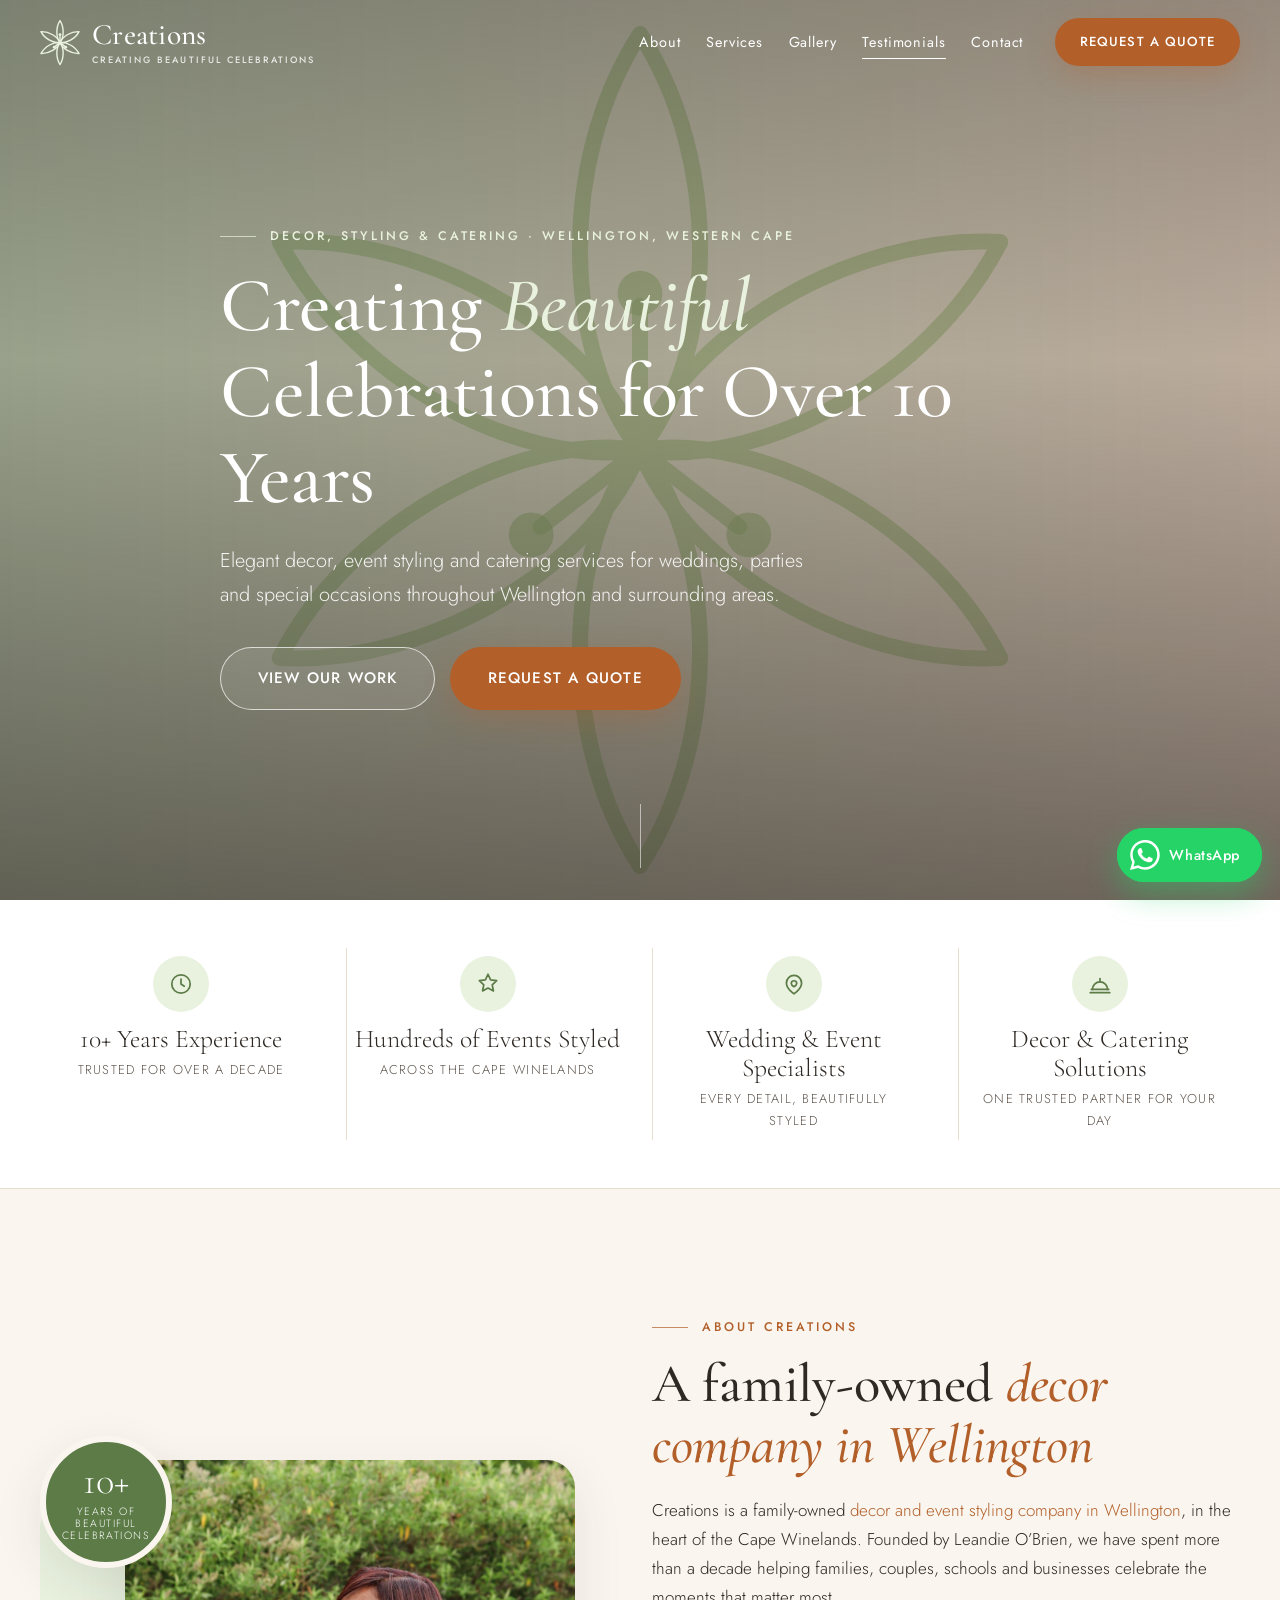
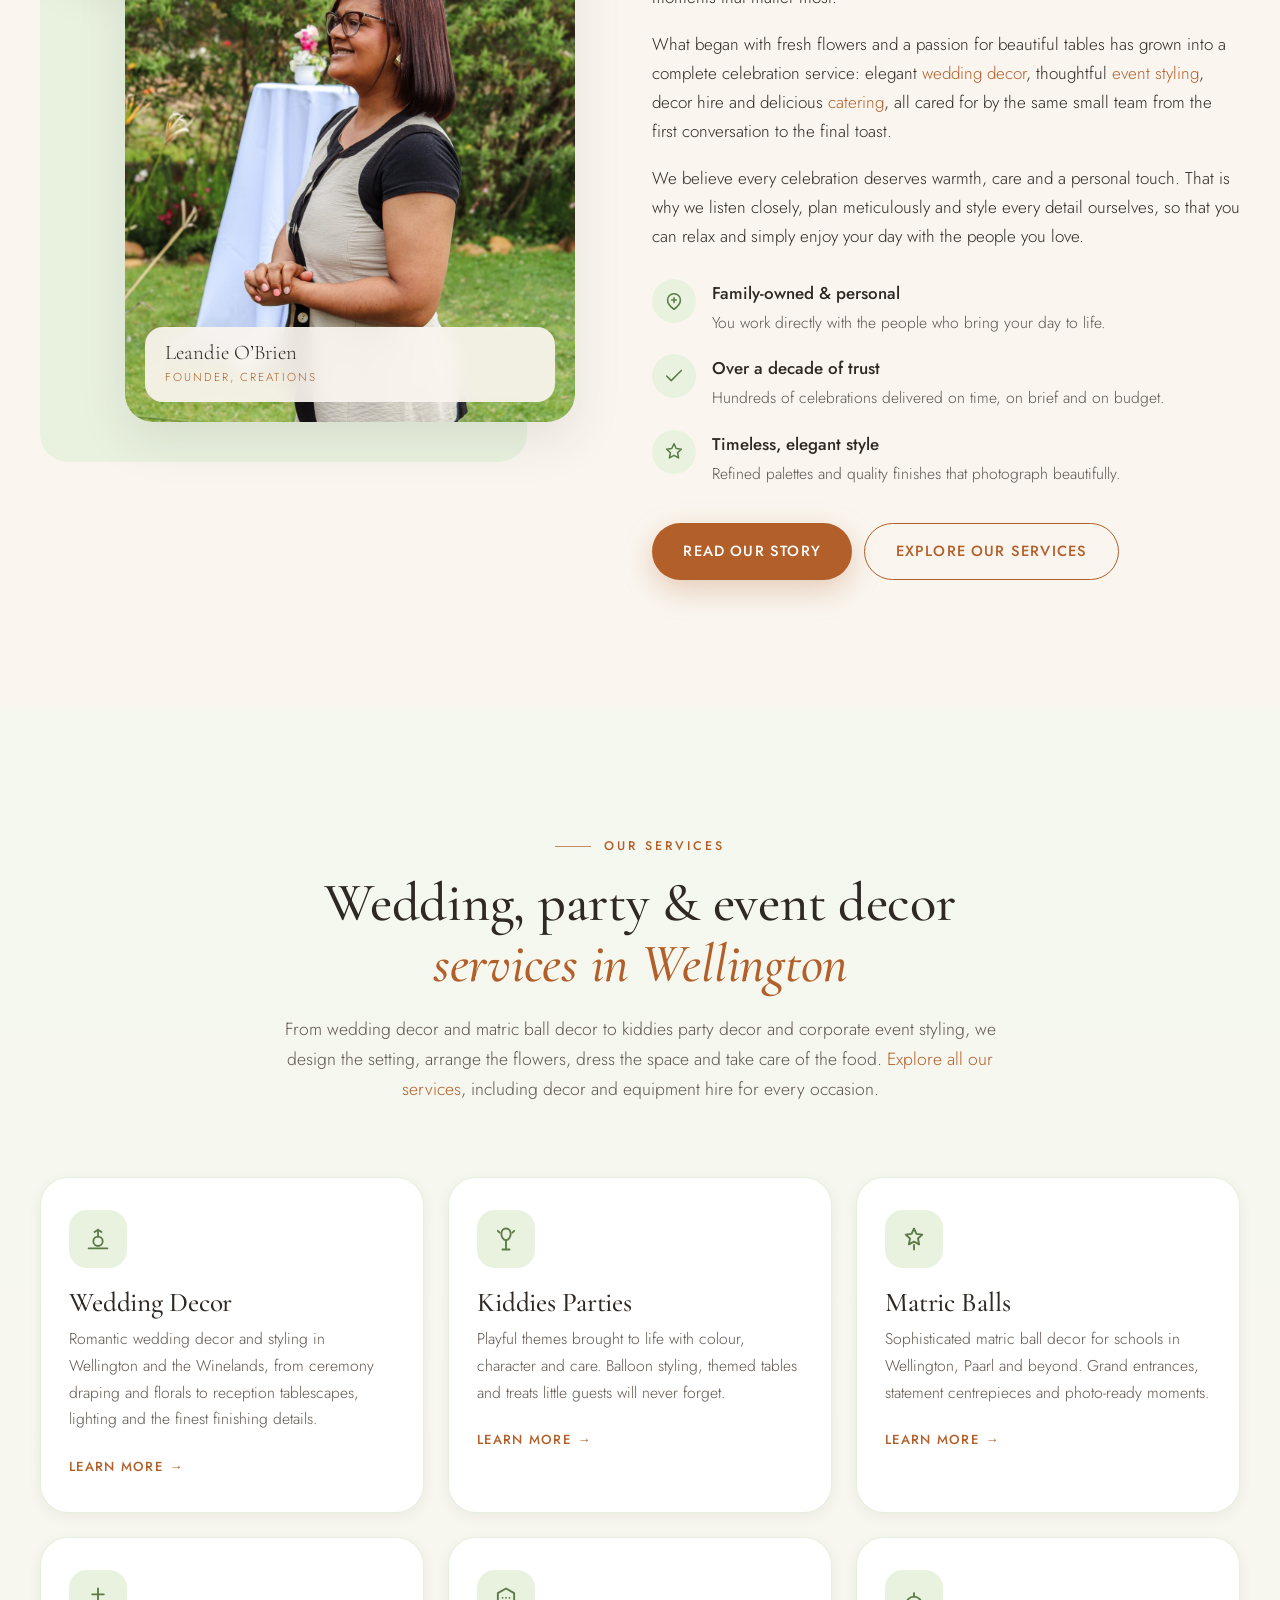
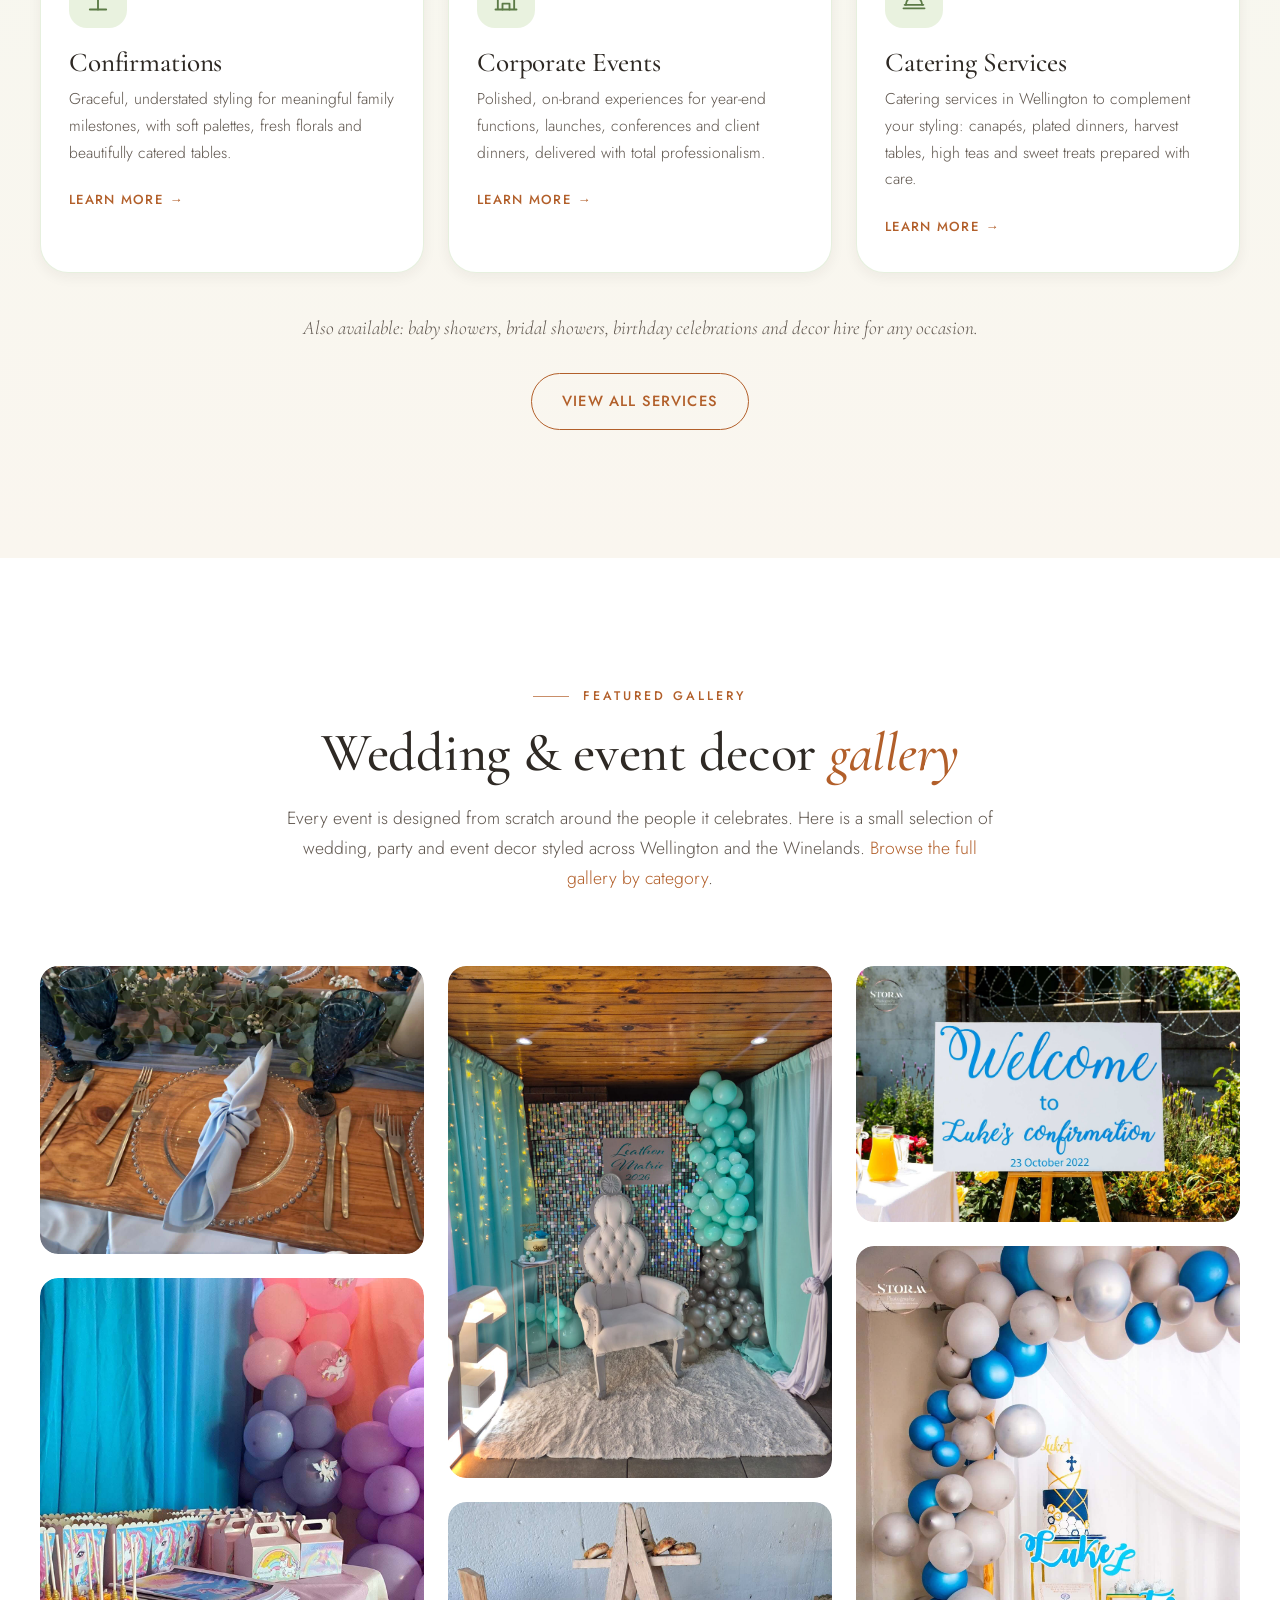
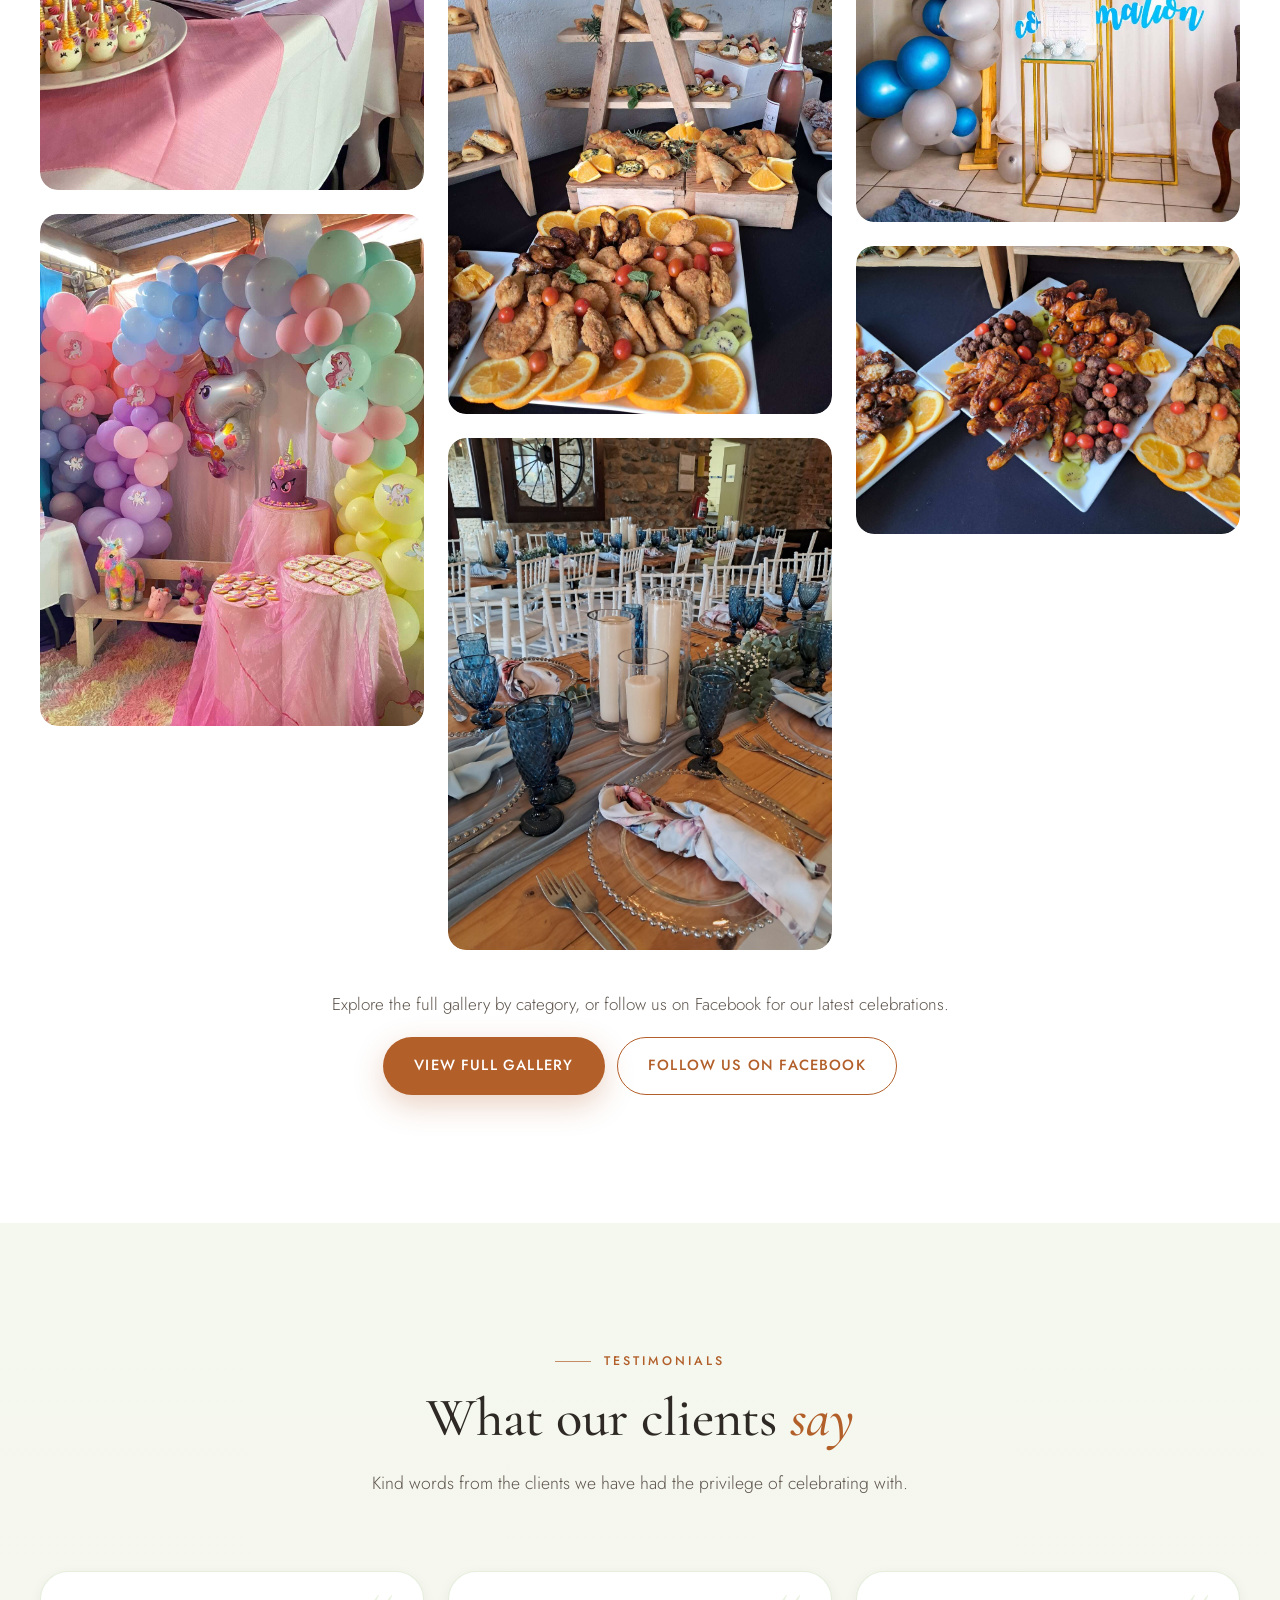
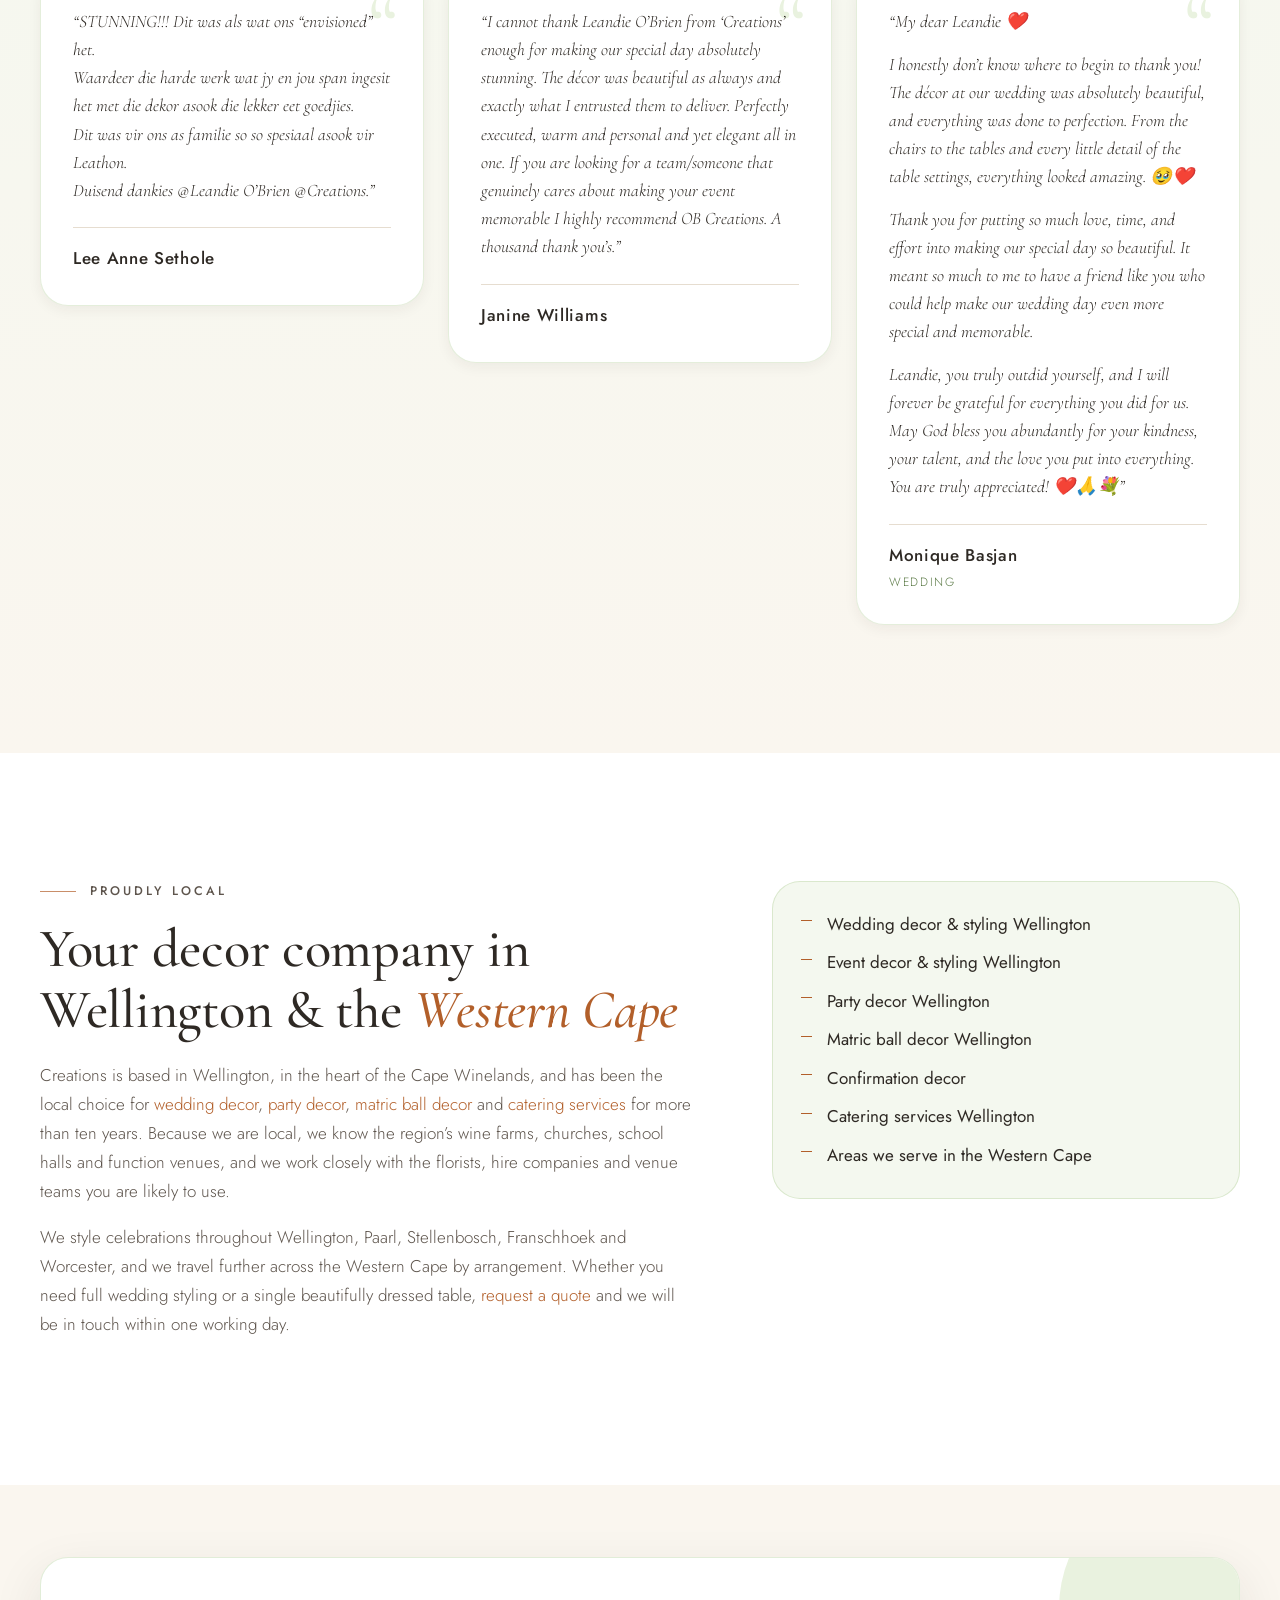
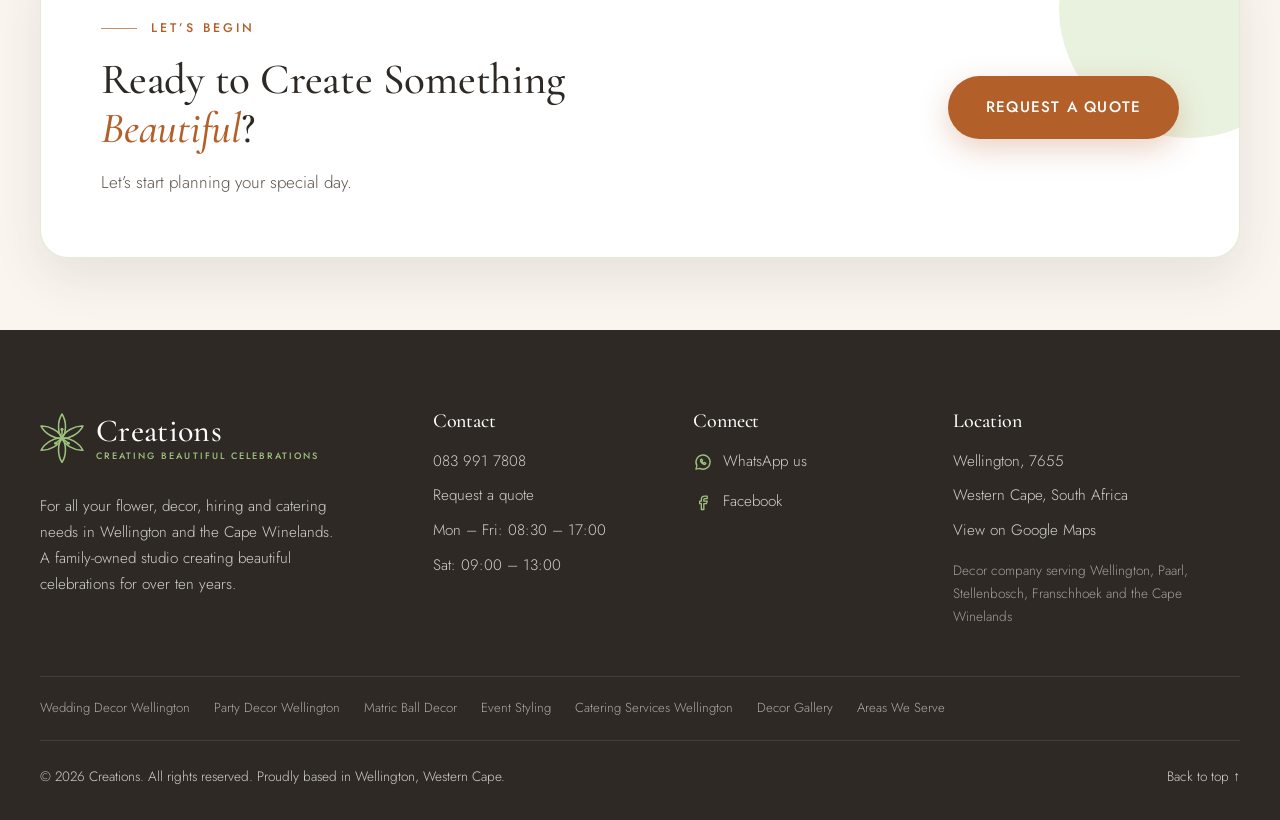
==== commit e5f64f26: "Change Landi to Leandie in Monique Basjan's review Co-Authored-By: Claude Sonnet 5.5 <noreply@anthro" ====
--- a/index.html
+++ b/index.html
@@ -406,10 +406,10 @@
           </li>
           <li class="review review--long reveal">
             <blockquote>
-              <p>&ldquo;My dear Landi &#10084;&#65039;</p>
+              <p>&ldquo;My dear Leandie &#10084;&#65039;</p>
               <p>I honestly don&rsquo;t know where to begin to thank you! The d&eacute;cor at our wedding was absolutely beautiful, and everything was done to perfection. From the chairs to the tables and every little detail of the table settings, everything looked amazing. &#129401;&#10084;&#65039;</p>
               <p>Thank you for putting so much love, time, and effort into making our special day so beautiful. It meant so much to me to have a friend like you who could help make our wedding day even more special and memorable.</p>
-              <p>Landi, you truly outdid yourself, and I will forever be grateful for everything you did for us. May God bless you abundantly for your kindness, your talent, and the love you put into everything. You are truly appreciated! &#10084;&#65039;&#128591;&#128144;&rdquo;</p>
+              <p>Leandie, you truly outdid yourself, and I will forever be grateful for everything you did for us. May God bless you abundantly for your kindness, your talent, and the love you put into everything. You are truly appreciated! &#10084;&#65039;&#128591;&#128144;&rdquo;</p>
               <footer><cite>Monique Basjan</cite><span>Wedding</span></footer>
             </blockquote>
           </li>
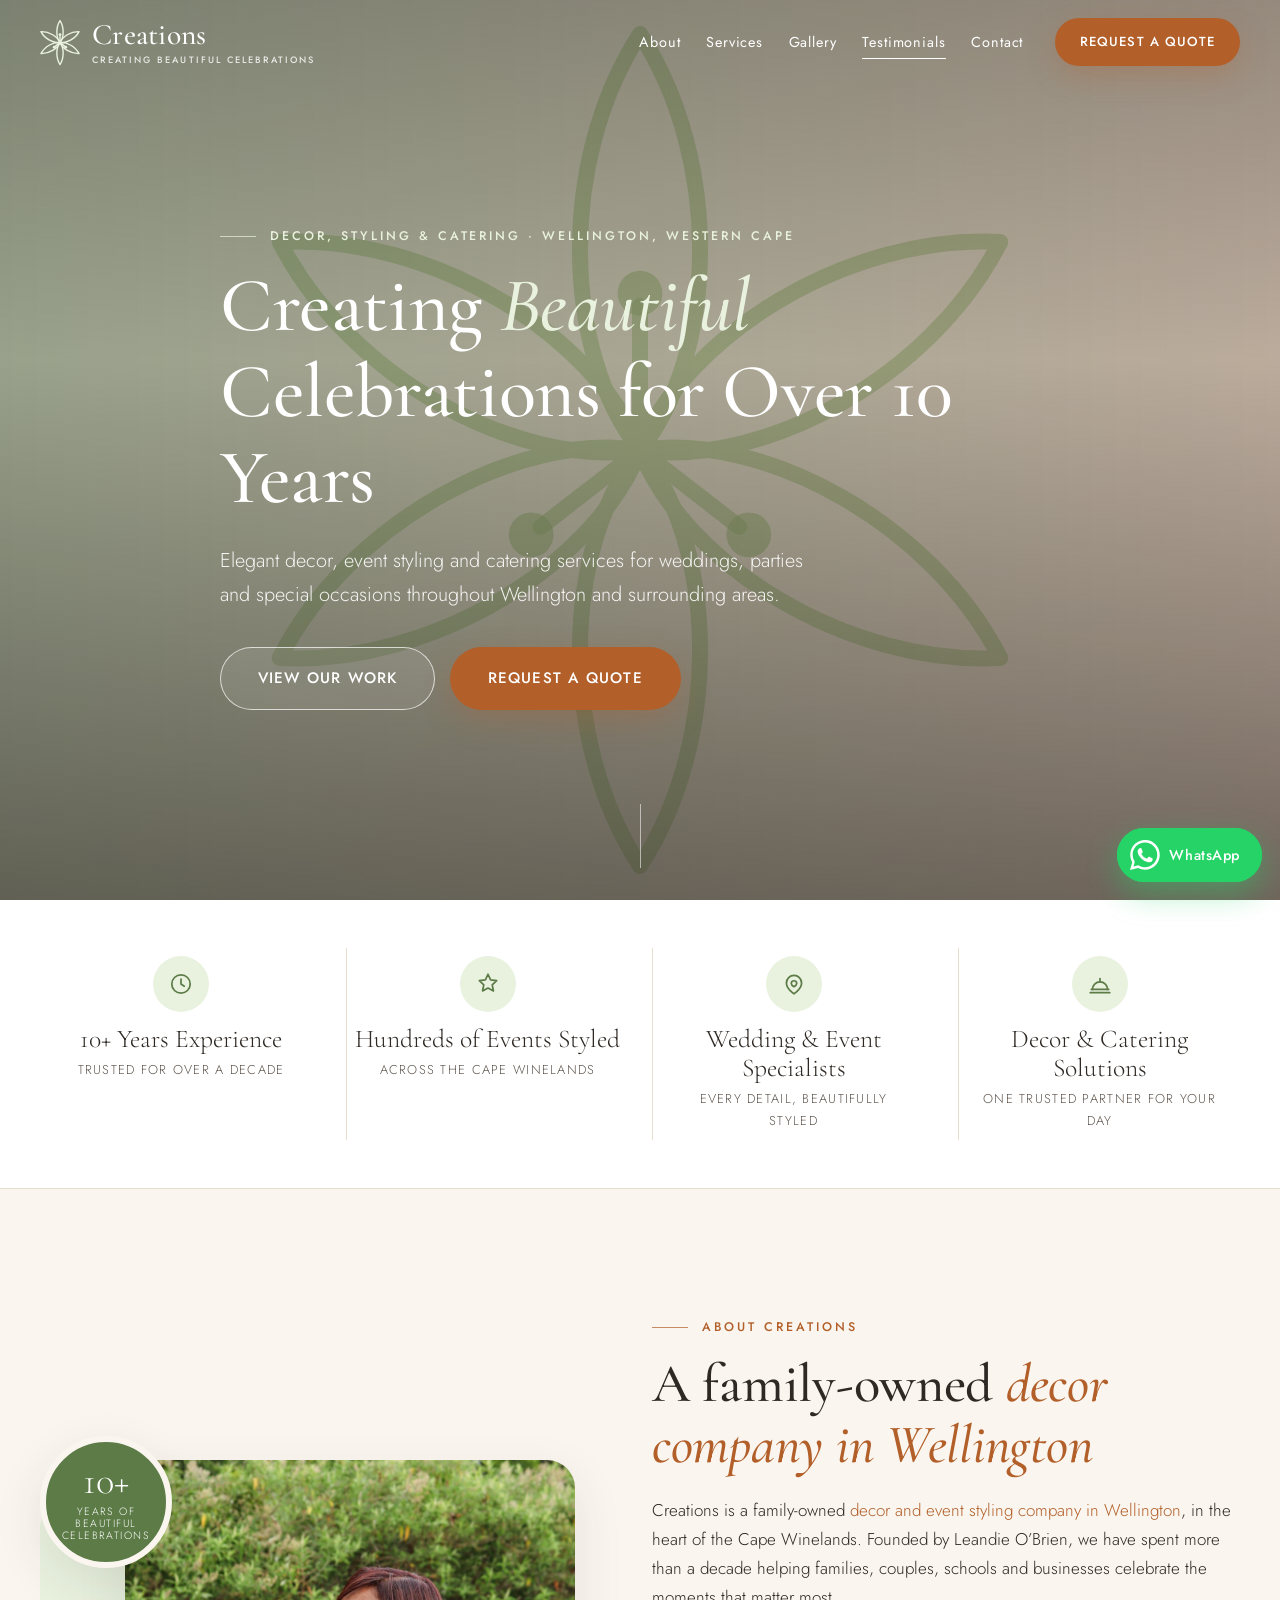
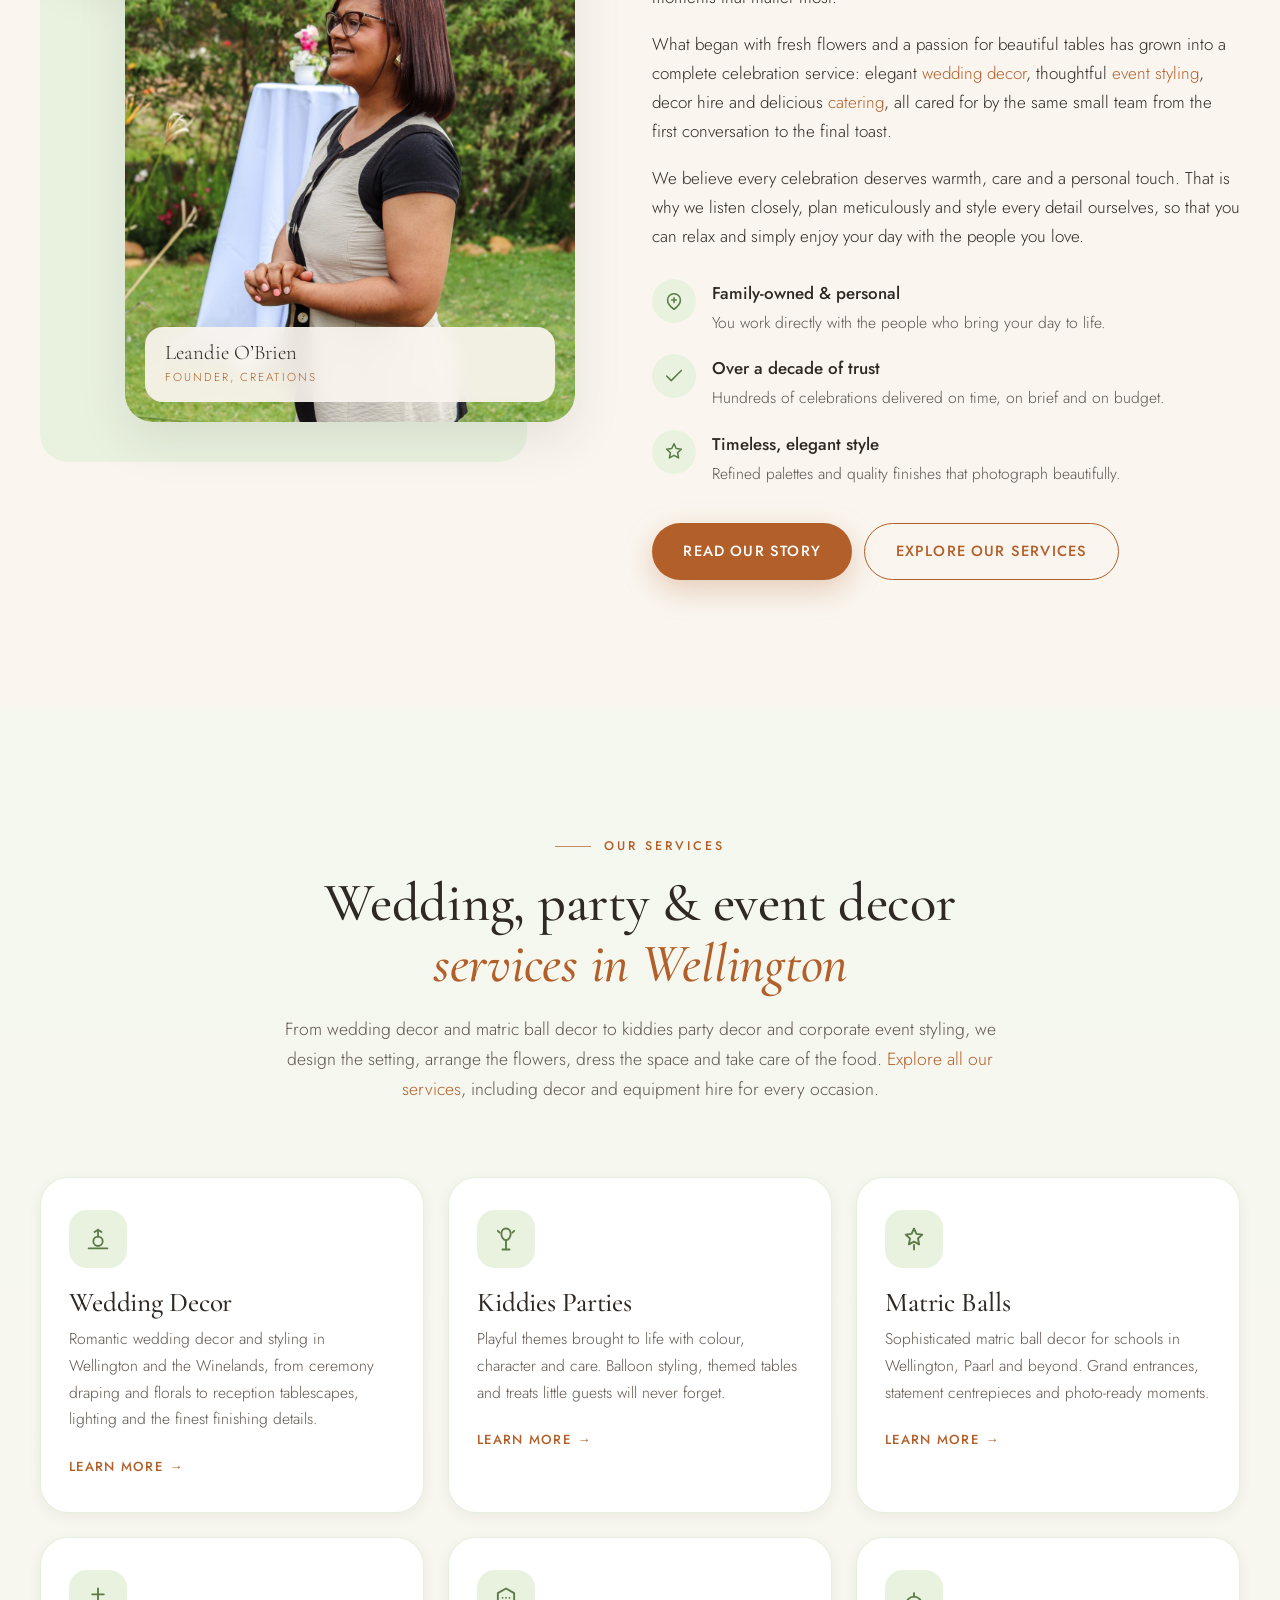
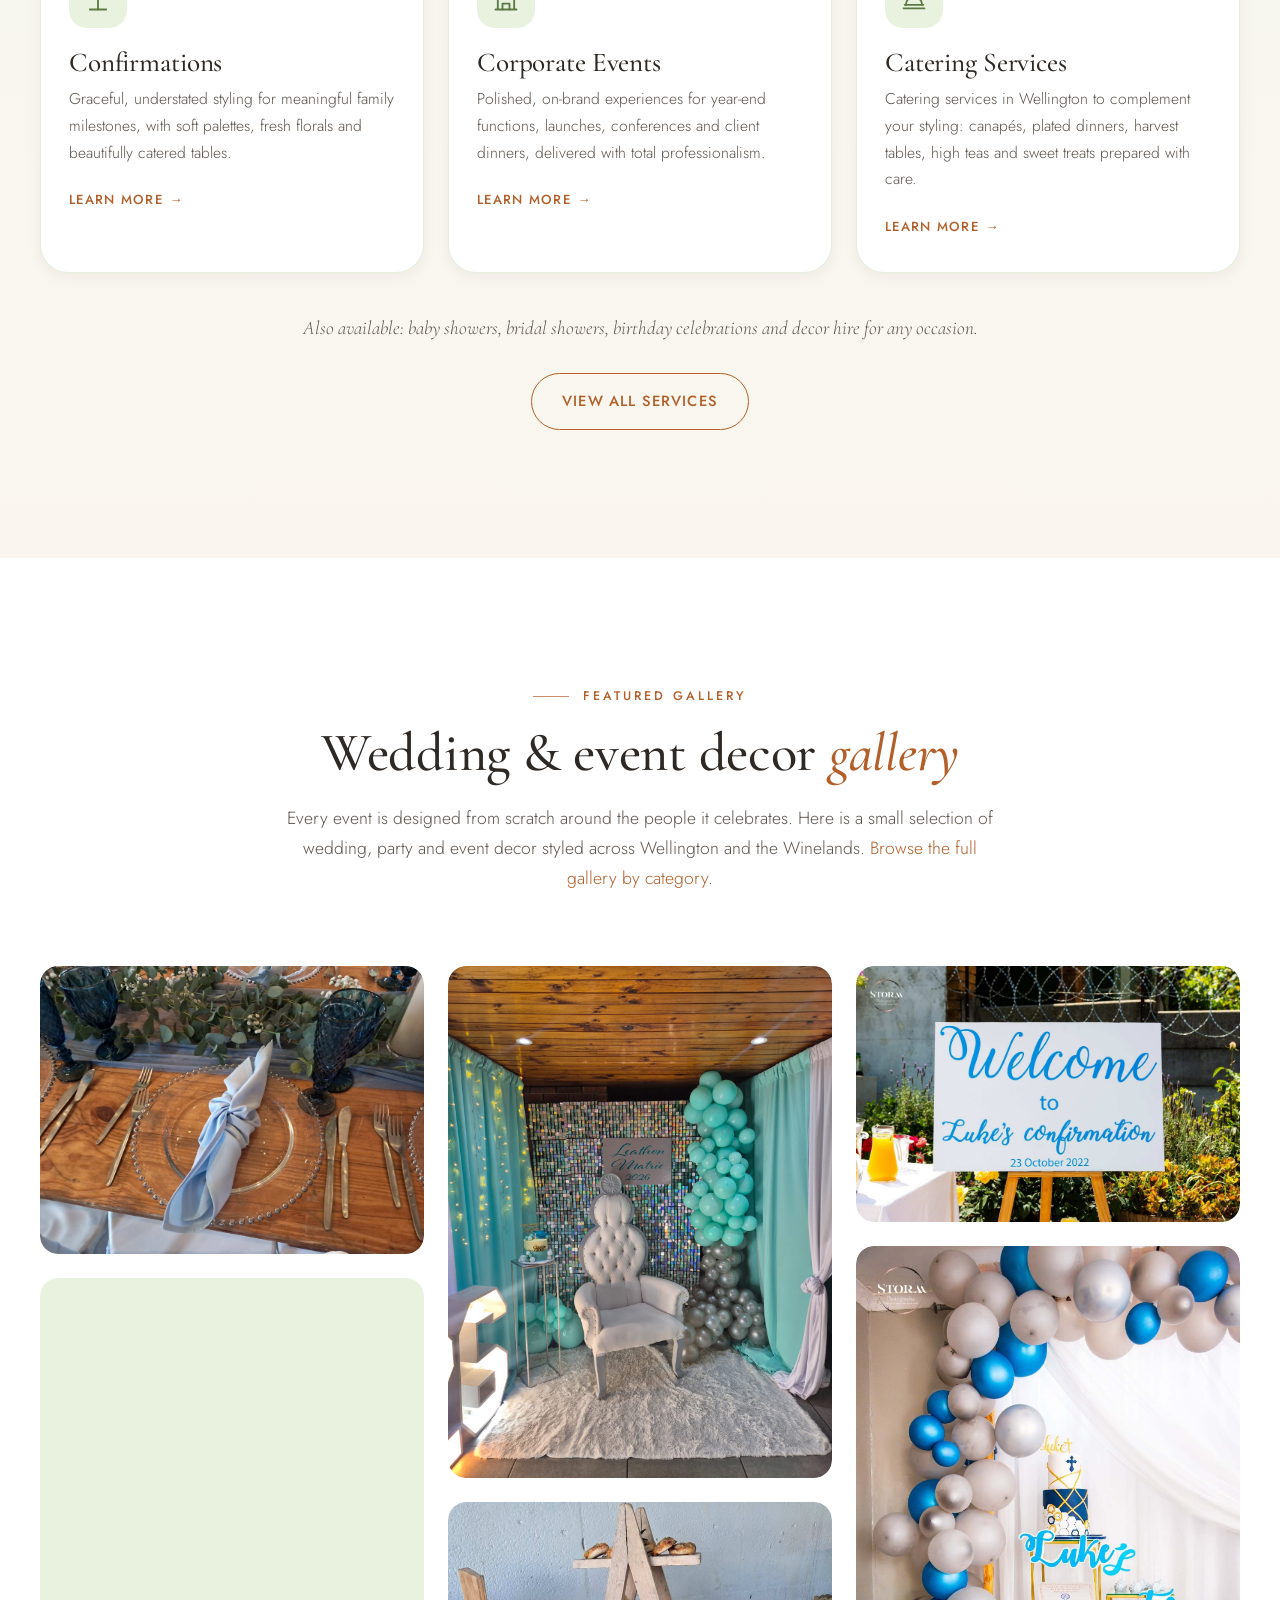
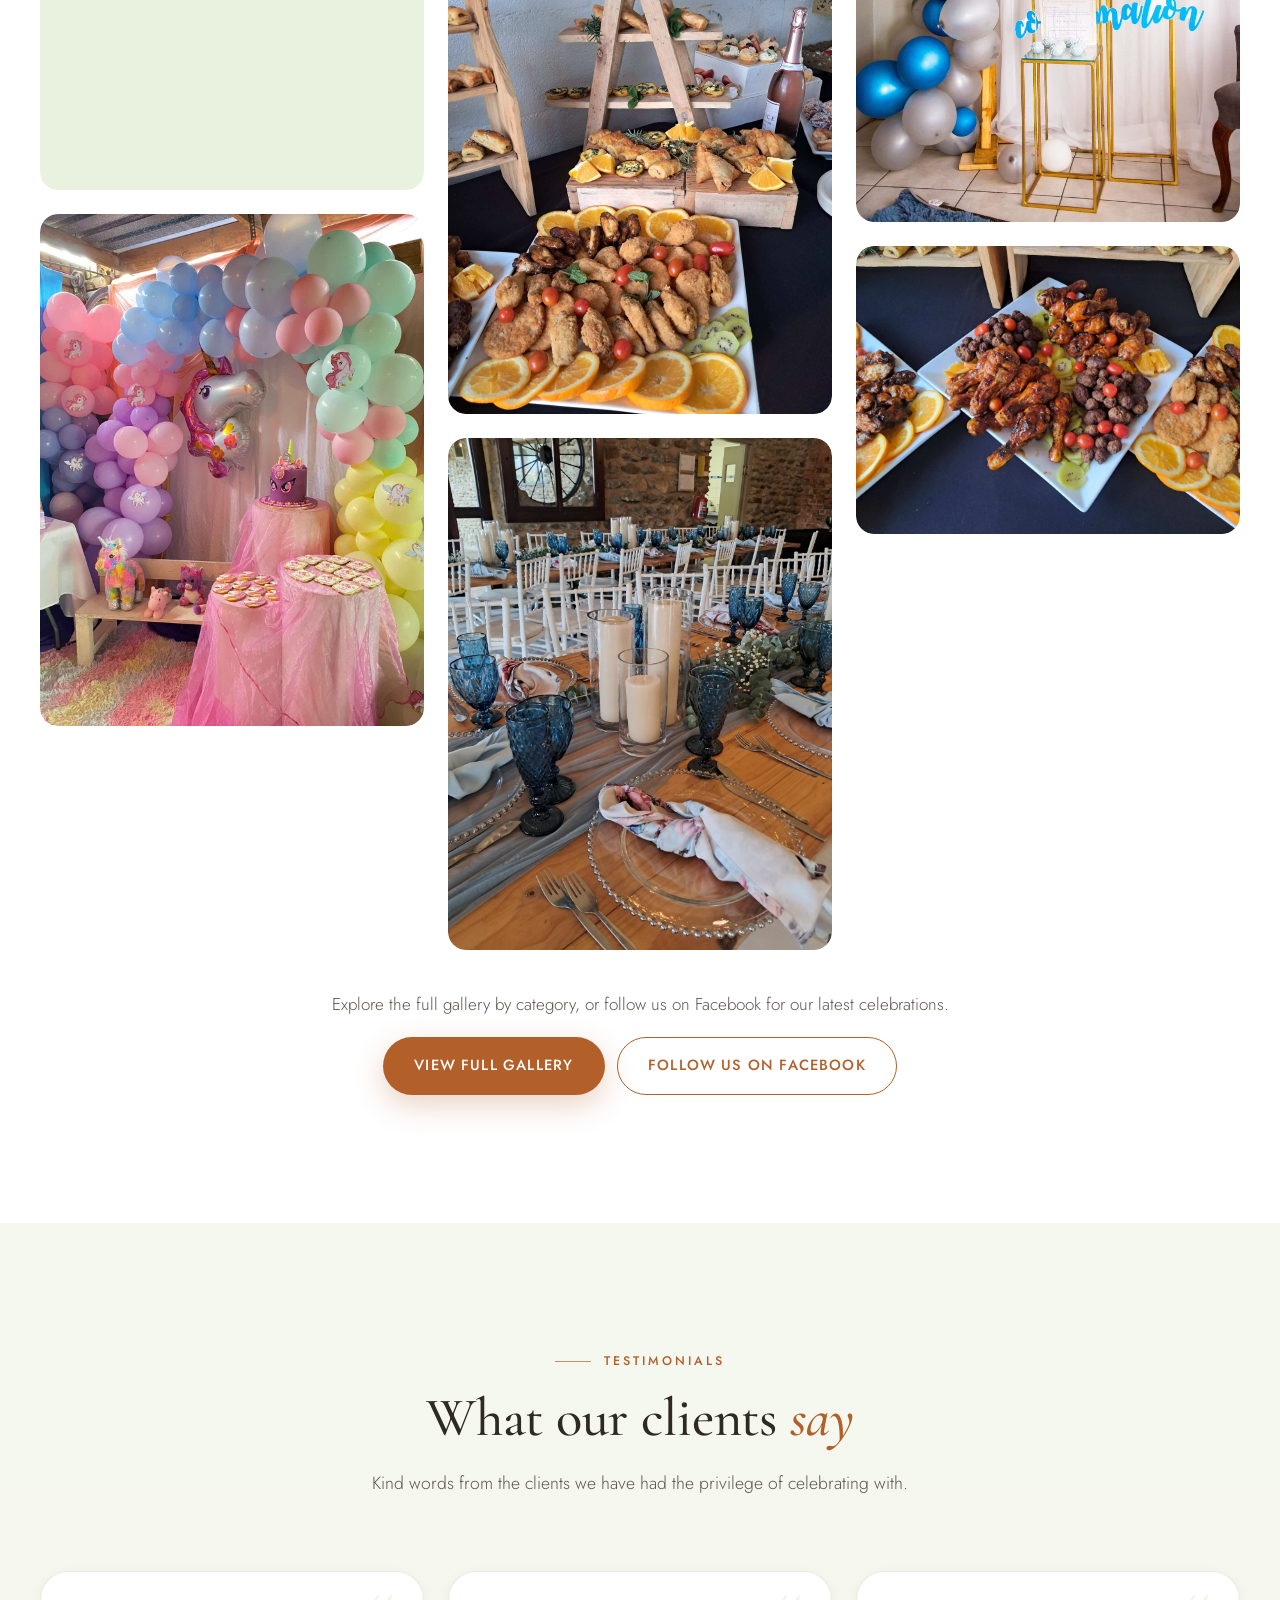
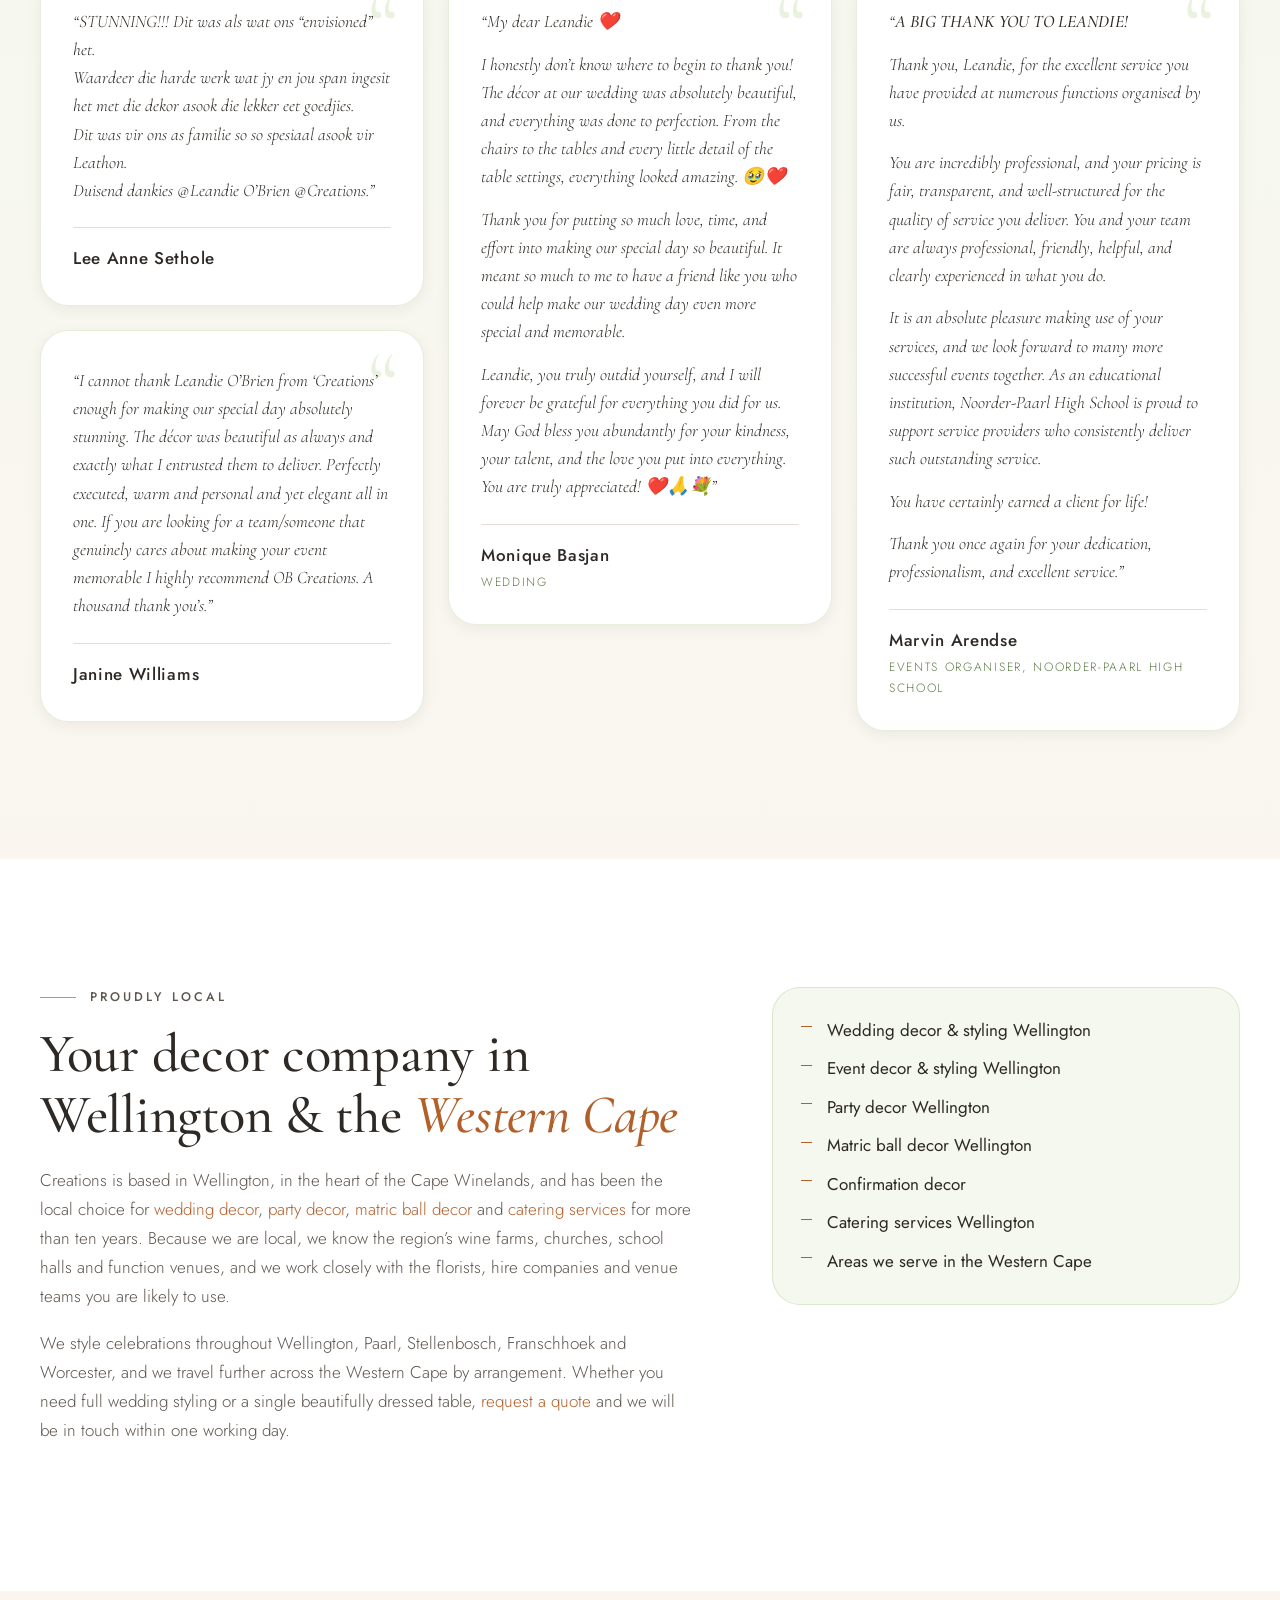
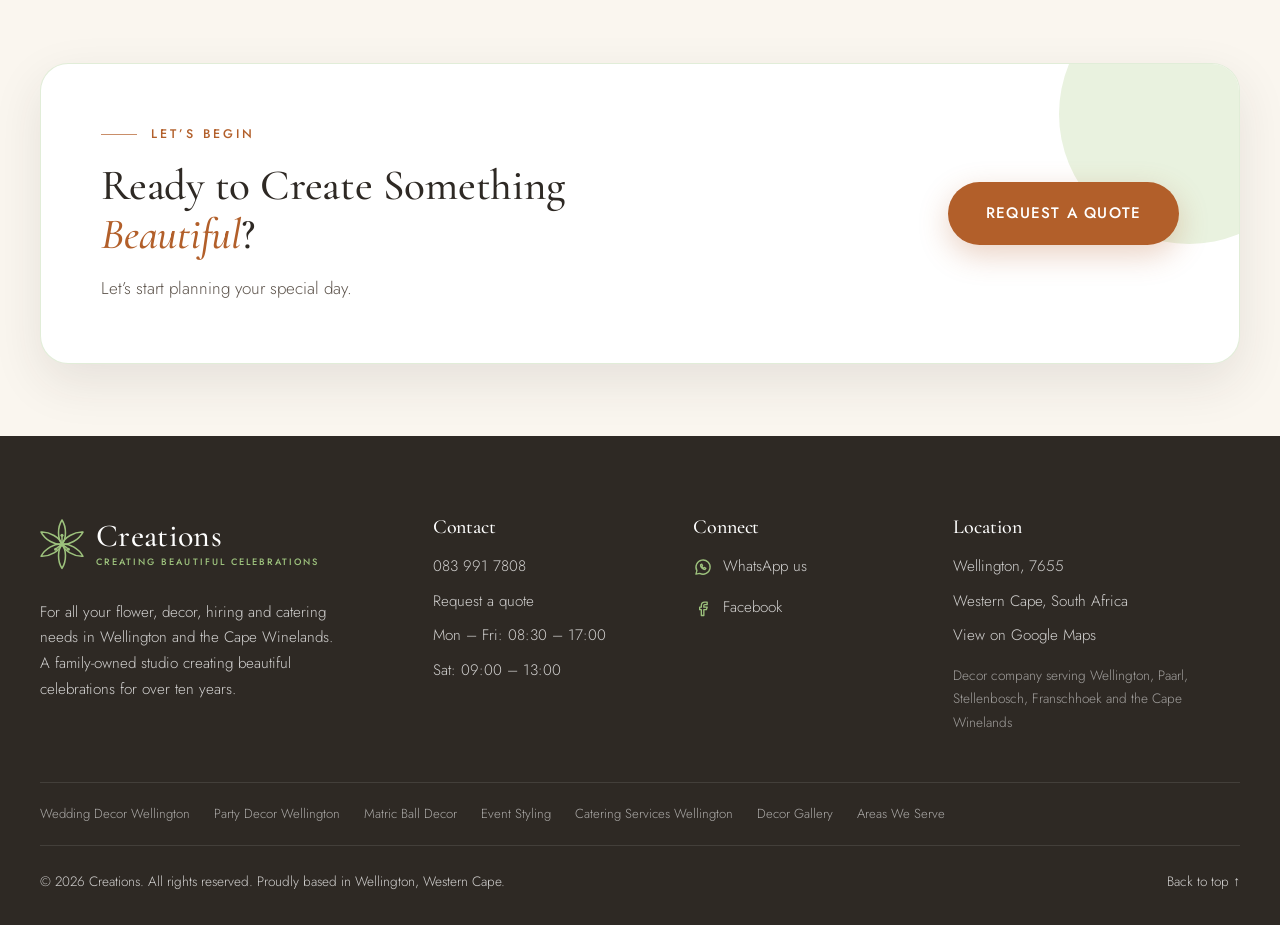
==== commit e8bd1611: "Add Noorder-Paarl High School review; balance testimonial columns Co-Authored-By: Claude Sonnet 5.5 " ====
--- a/index.html
+++ b/index.html
@@ -413,6 +413,17 @@
               <footer><cite>Monique Basjan</cite><span>Wedding</span></footer>
             </blockquote>
           </li>
+          <li class="review review--long reveal">
+            <blockquote>
+              <p>&ldquo;<strong>A BIG THANK YOU TO LEANDIE!</strong></p>
+              <p>Thank you, Leandie, for the excellent service you have provided at numerous functions organised by us.</p>
+              <p>You are incredibly professional, and your pricing is fair, transparent, and well-structured for the quality of service you deliver. You and your team are always professional, friendly, helpful, and clearly experienced in what you do.</p>
+              <p>It is an absolute pleasure making use of your services, and we look forward to many more successful events together. As an educational institution, Noorder-Paarl High School is proud to support service providers who consistently deliver such outstanding service.</p>
+              <p>You have certainly earned a client for life!</p>
+              <p>Thank you once again for your dedication, professionalism, and excellent service.&rdquo;</p>
+              <footer><cite>Marvin Arendse</cite><span>Events Organiser, Noorder-Paarl High School</span></footer>
+            </blockquote>
+          </li>
         </ul>
       </div>
     </section>
--- a/assets/css/styles.css
+++ b/assets/css/styles.css
@@ -422,7 +422,10 @@
 .review footer span { font-size: 0.75rem; letter-spacing: 0.14em; text-transform: uppercase; color: var(--sage-deep); }
 @media (min-width: 700px) { .reviews { grid-template-columns: repeat(2, 1fr); } }
 @media (min-width: 1000px) { .reviews { grid-template-columns: repeat(3, 1fr); } }
-.reviews--long { align-items: start; }
+.reviews--long { display: block; column-gap: 1.5rem; }
+.reviews--long .review { break-inside: avoid; margin-bottom: 1.5rem; }
+@media (min-width: 700px) { .reviews--long { columns: 2; } }
+@media (min-width: 1000px) { .reviews--long { columns: 3; } }
 .review--long blockquote p { font-size: 1.1rem; line-height: 1.6; margin-bottom: 0.9rem; }
 .review--long blockquote p:last-of-type { margin-bottom: 1.4rem; }
 
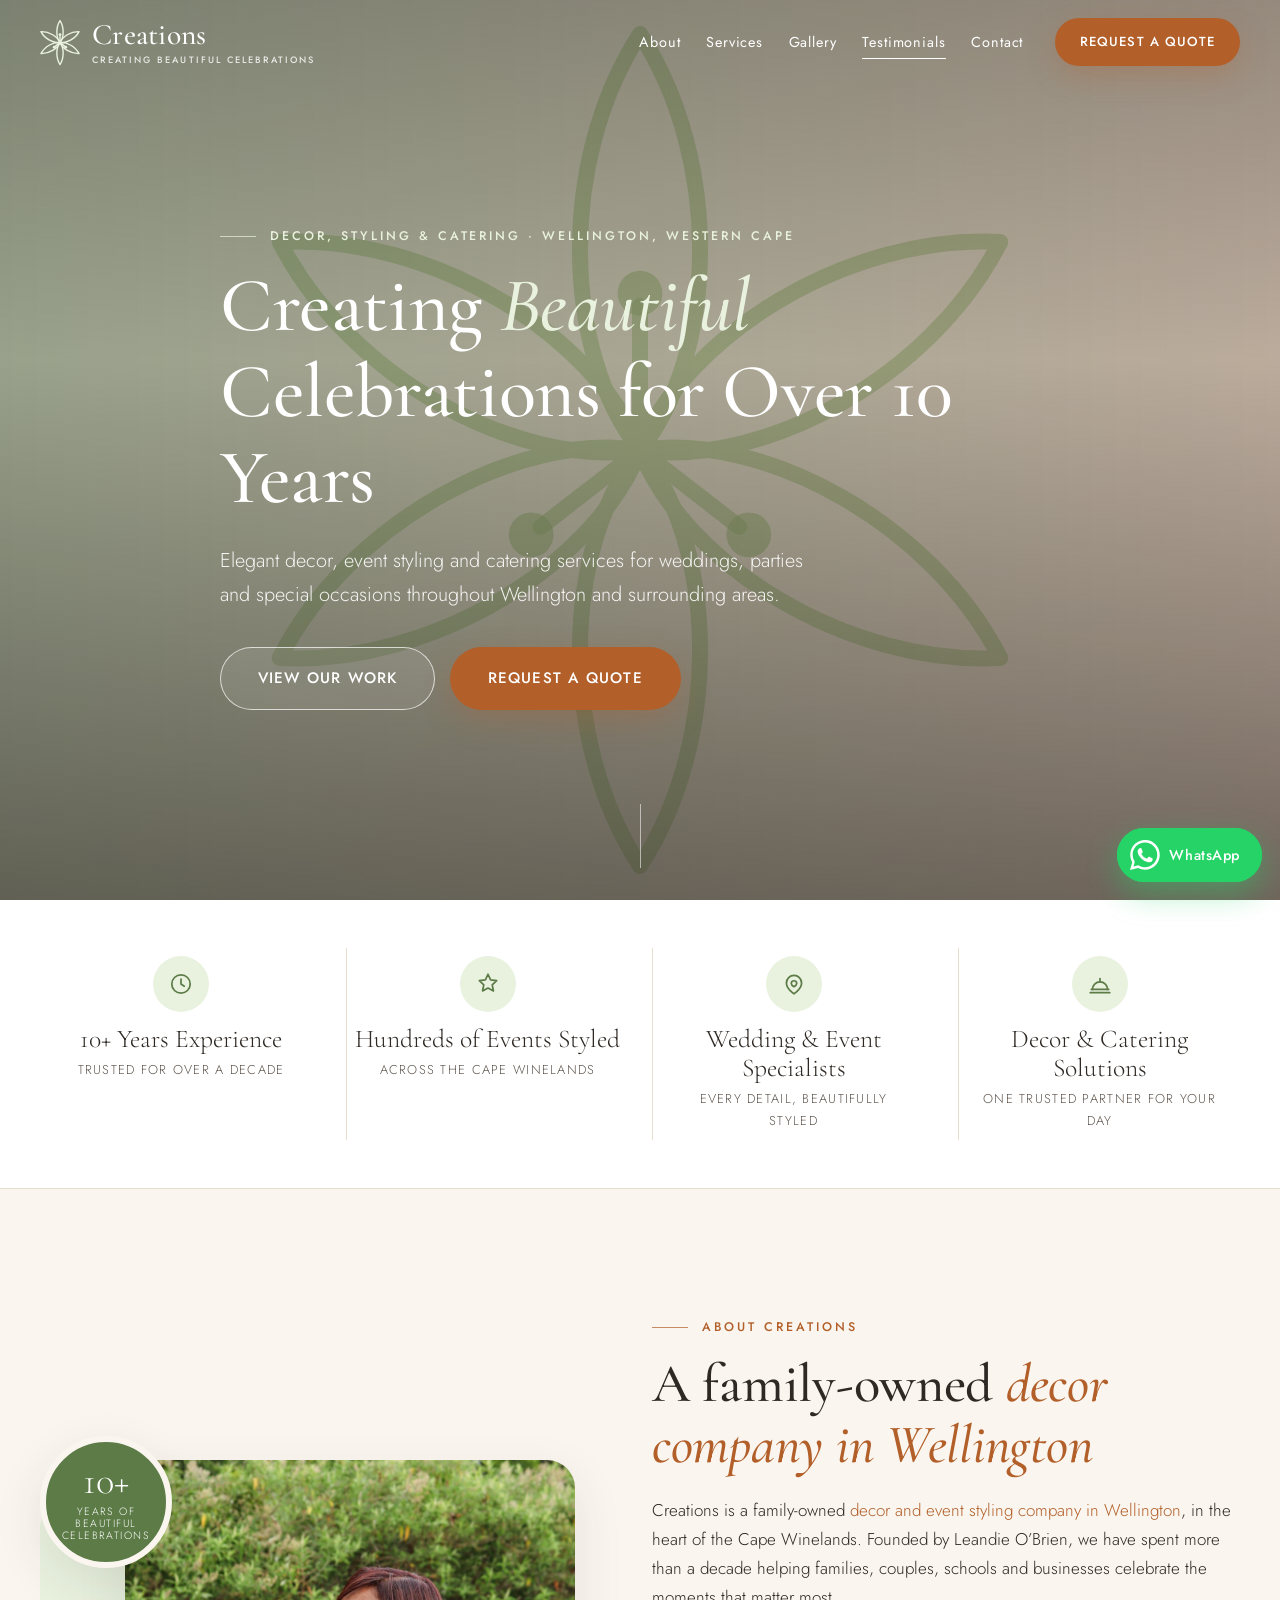
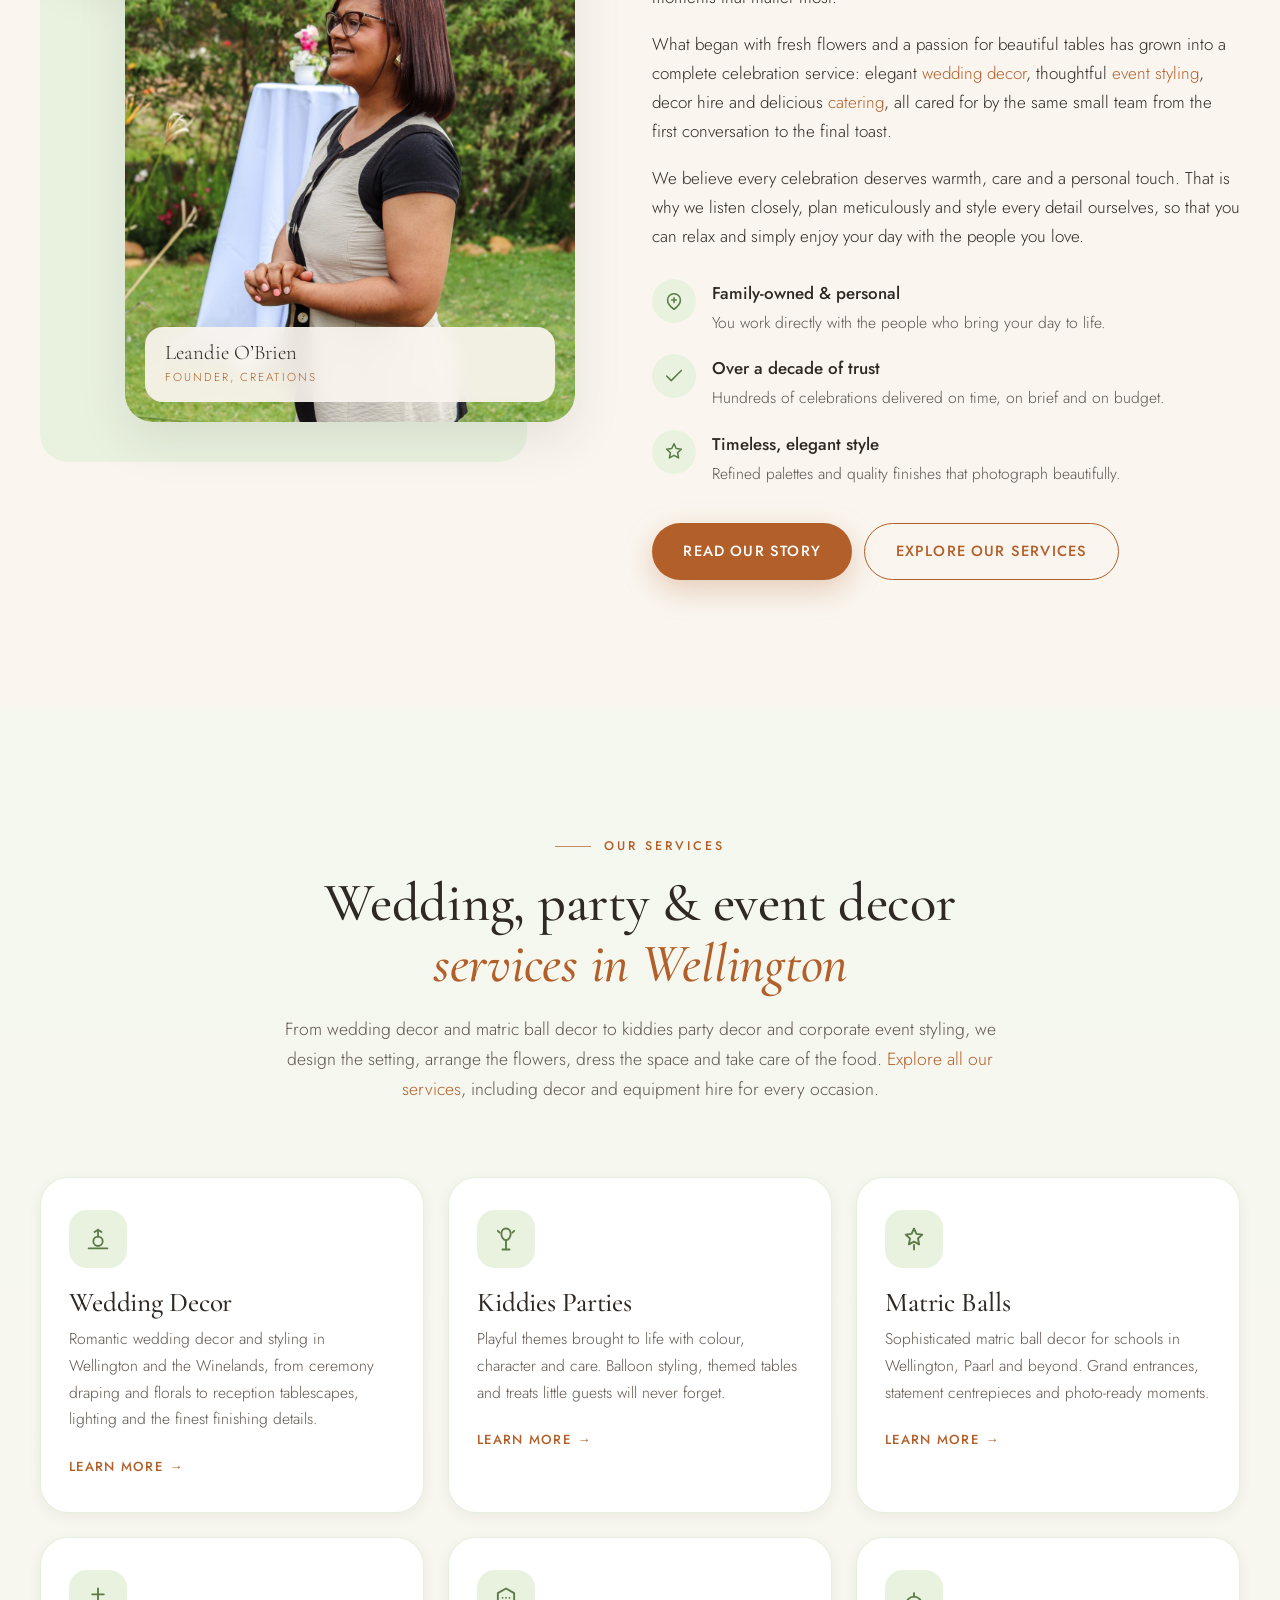
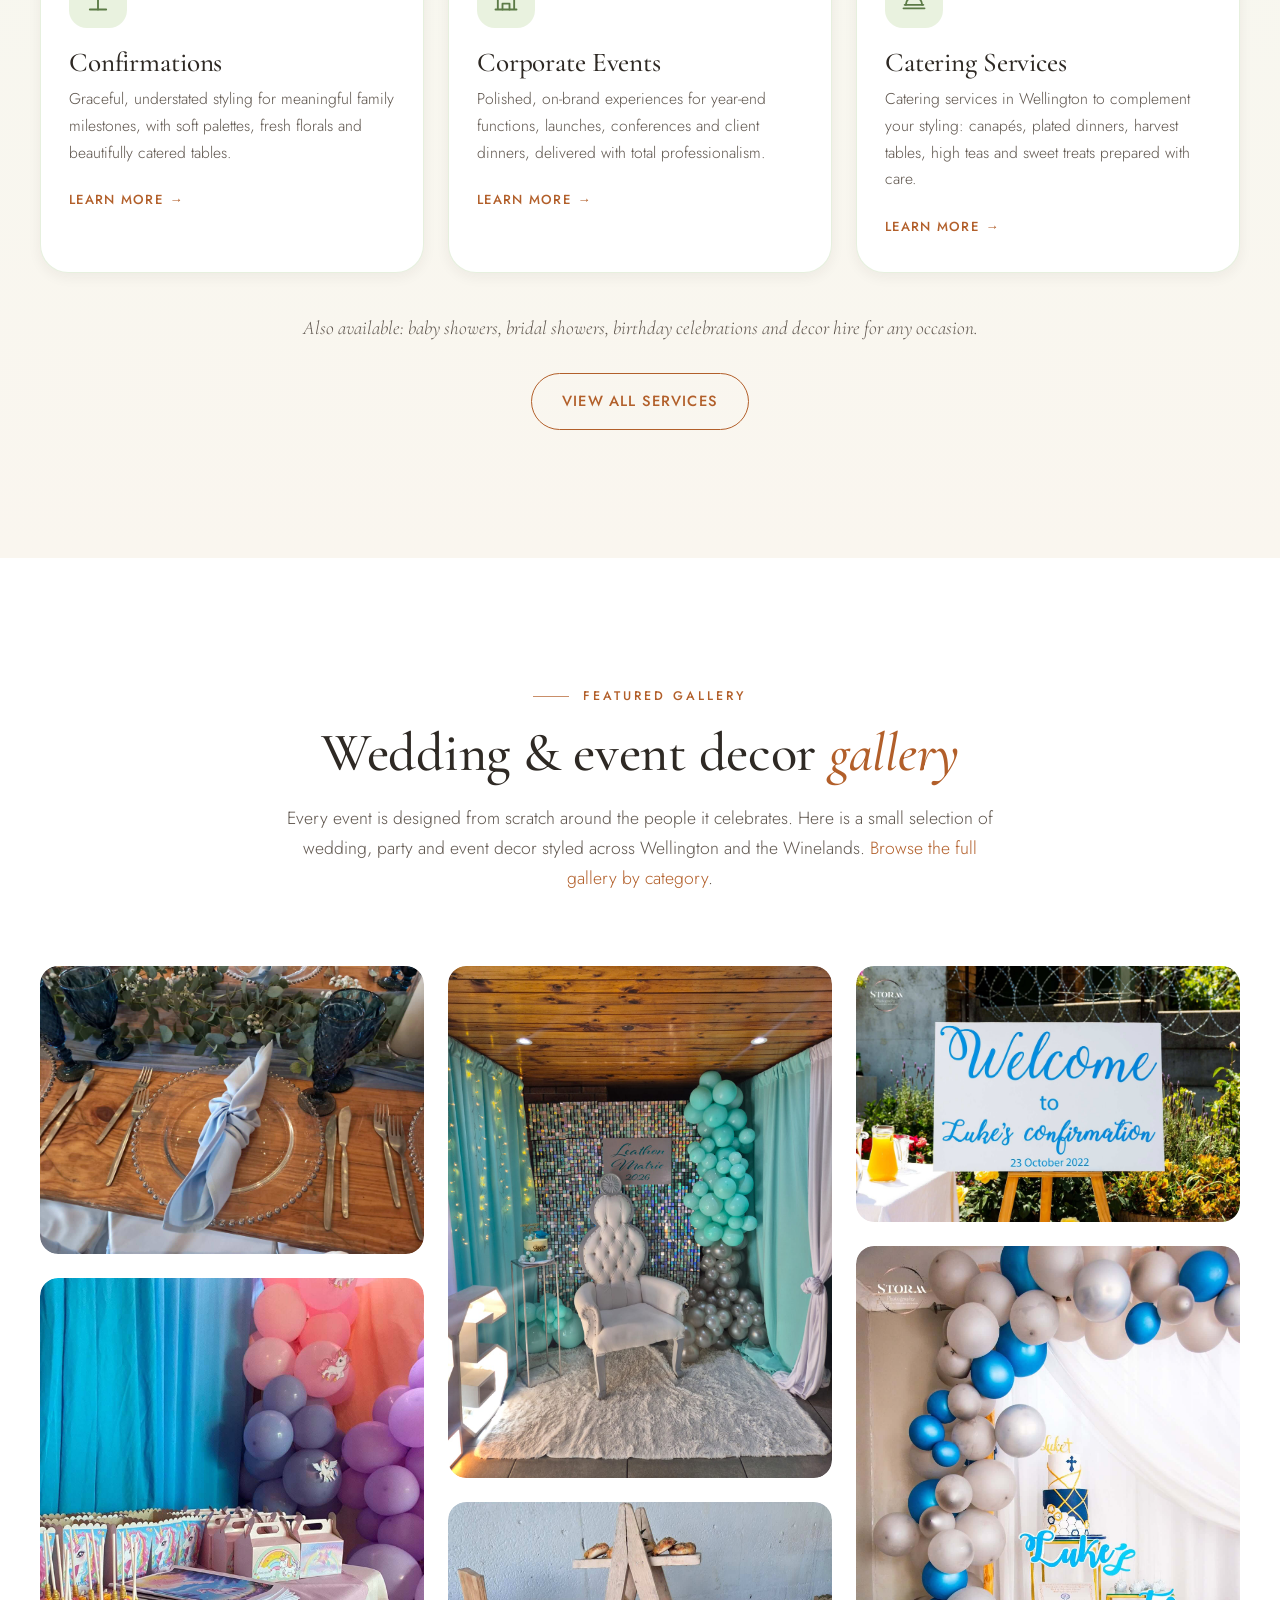
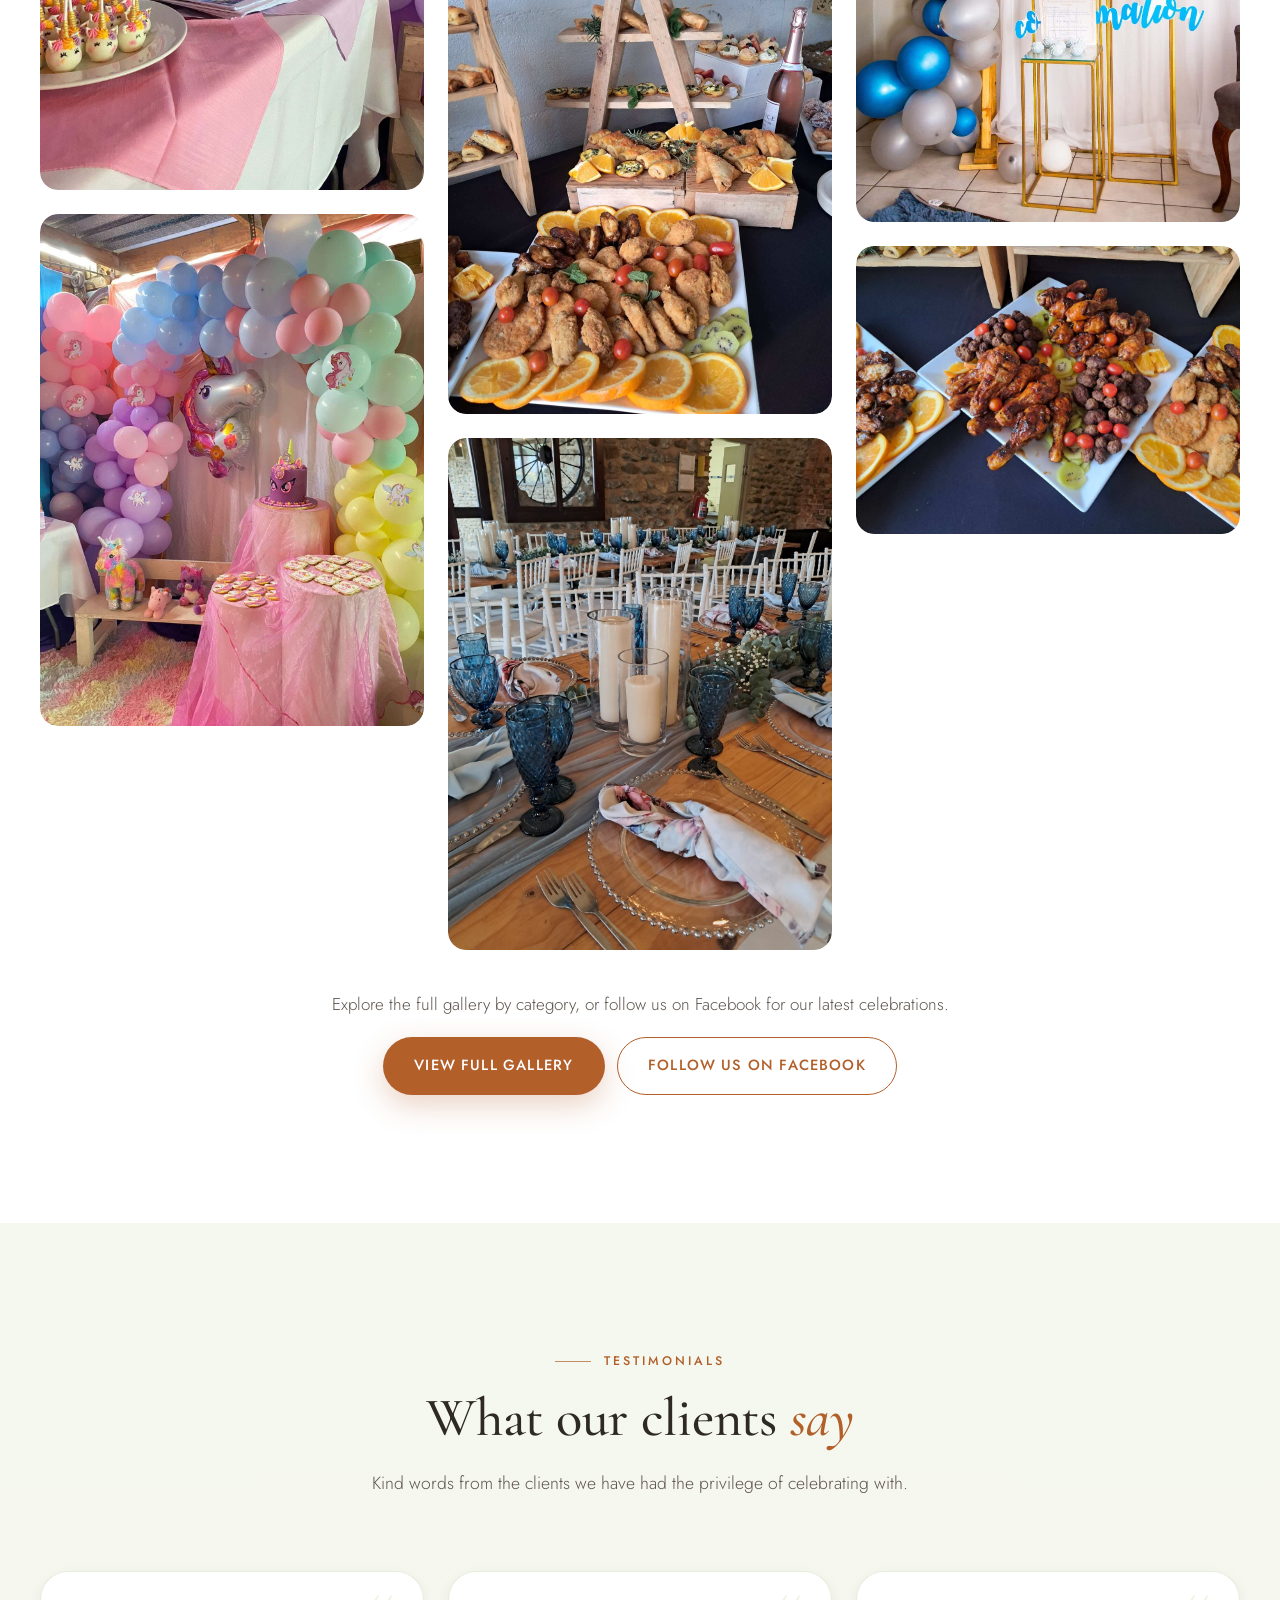
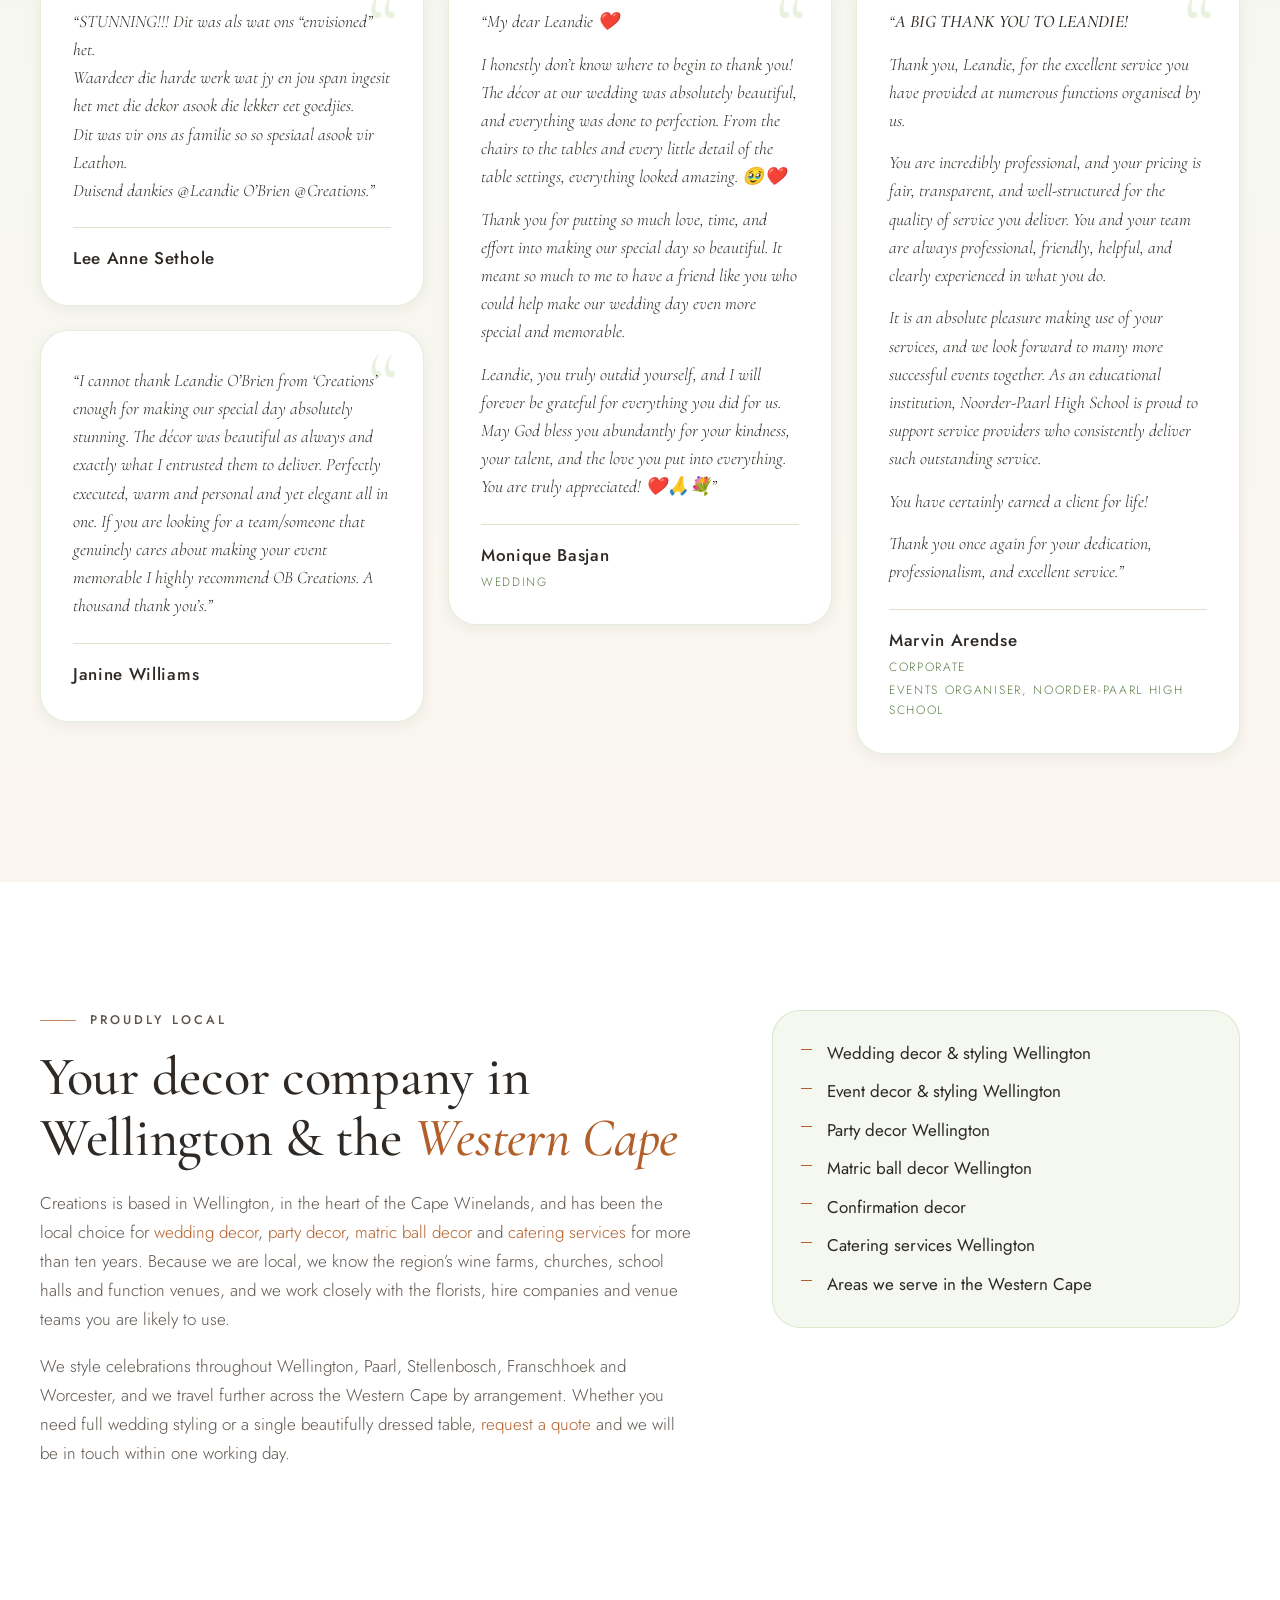
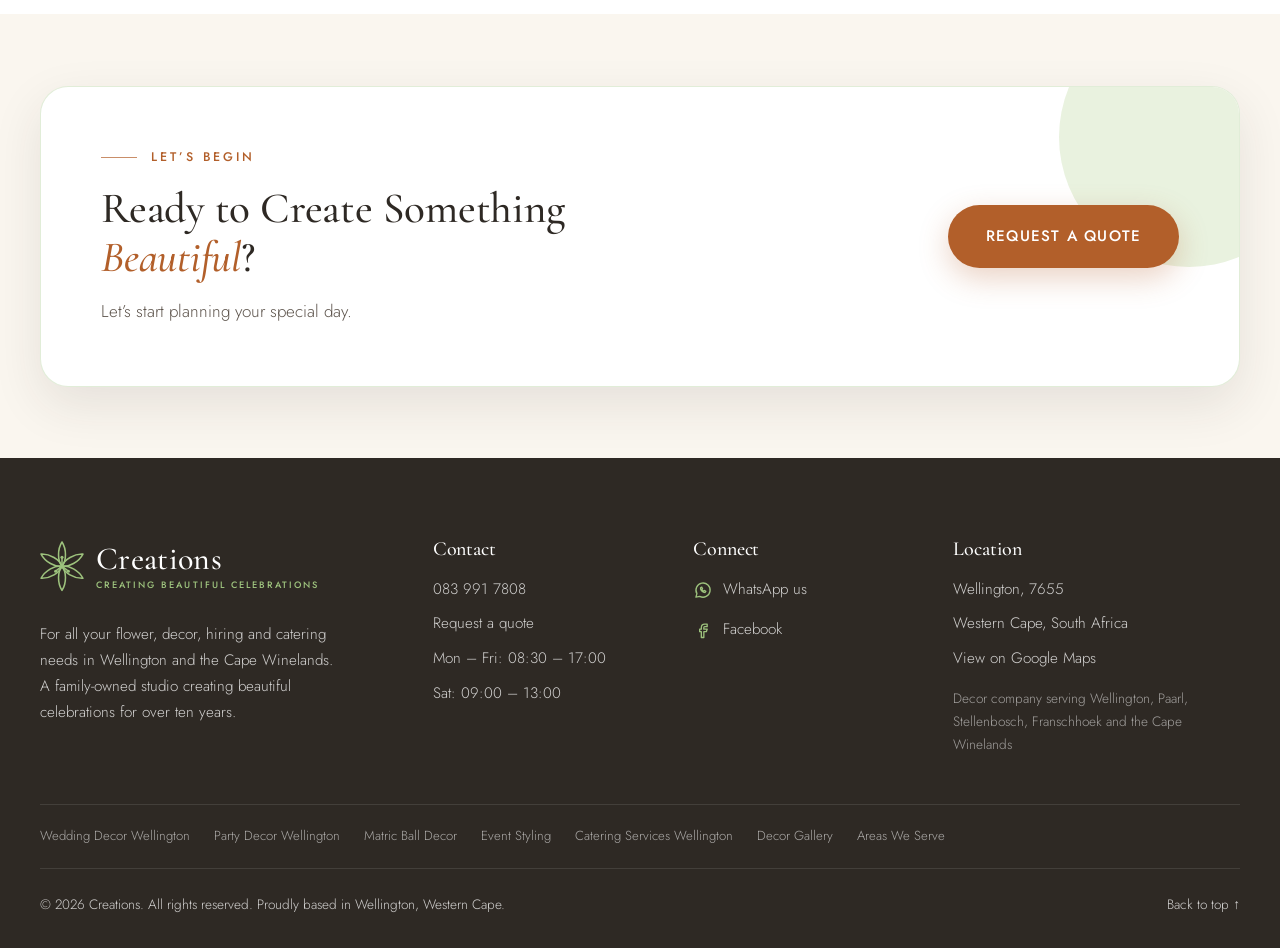
==== commit 2f216c94: "Mark the Noorder-Paarl High School review as Corporate Co-Authored-By: Claude Sonnet 5.5 <noreply@an" ====
--- a/index.html
+++ b/index.html
@@ -421,7 +421,7 @@
               <p>It is an absolute pleasure making use of your services, and we look forward to many more successful events together. As an educational institution, Noorder-Paarl High School is proud to support service providers who consistently deliver such outstanding service.</p>
               <p>You have certainly earned a client for life!</p>
               <p>Thank you once again for your dedication, professionalism, and excellent service.&rdquo;</p>
-              <footer><cite>Marvin Arendse</cite><span>Events Organiser, Noorder-Paarl High School</span></footer>
+              <footer><cite>Marvin Arendse</cite><span>Corporate</span><span>Events Organiser, Noorder-Paarl High School</span></footer>
             </blockquote>
           </li>
         </ul>
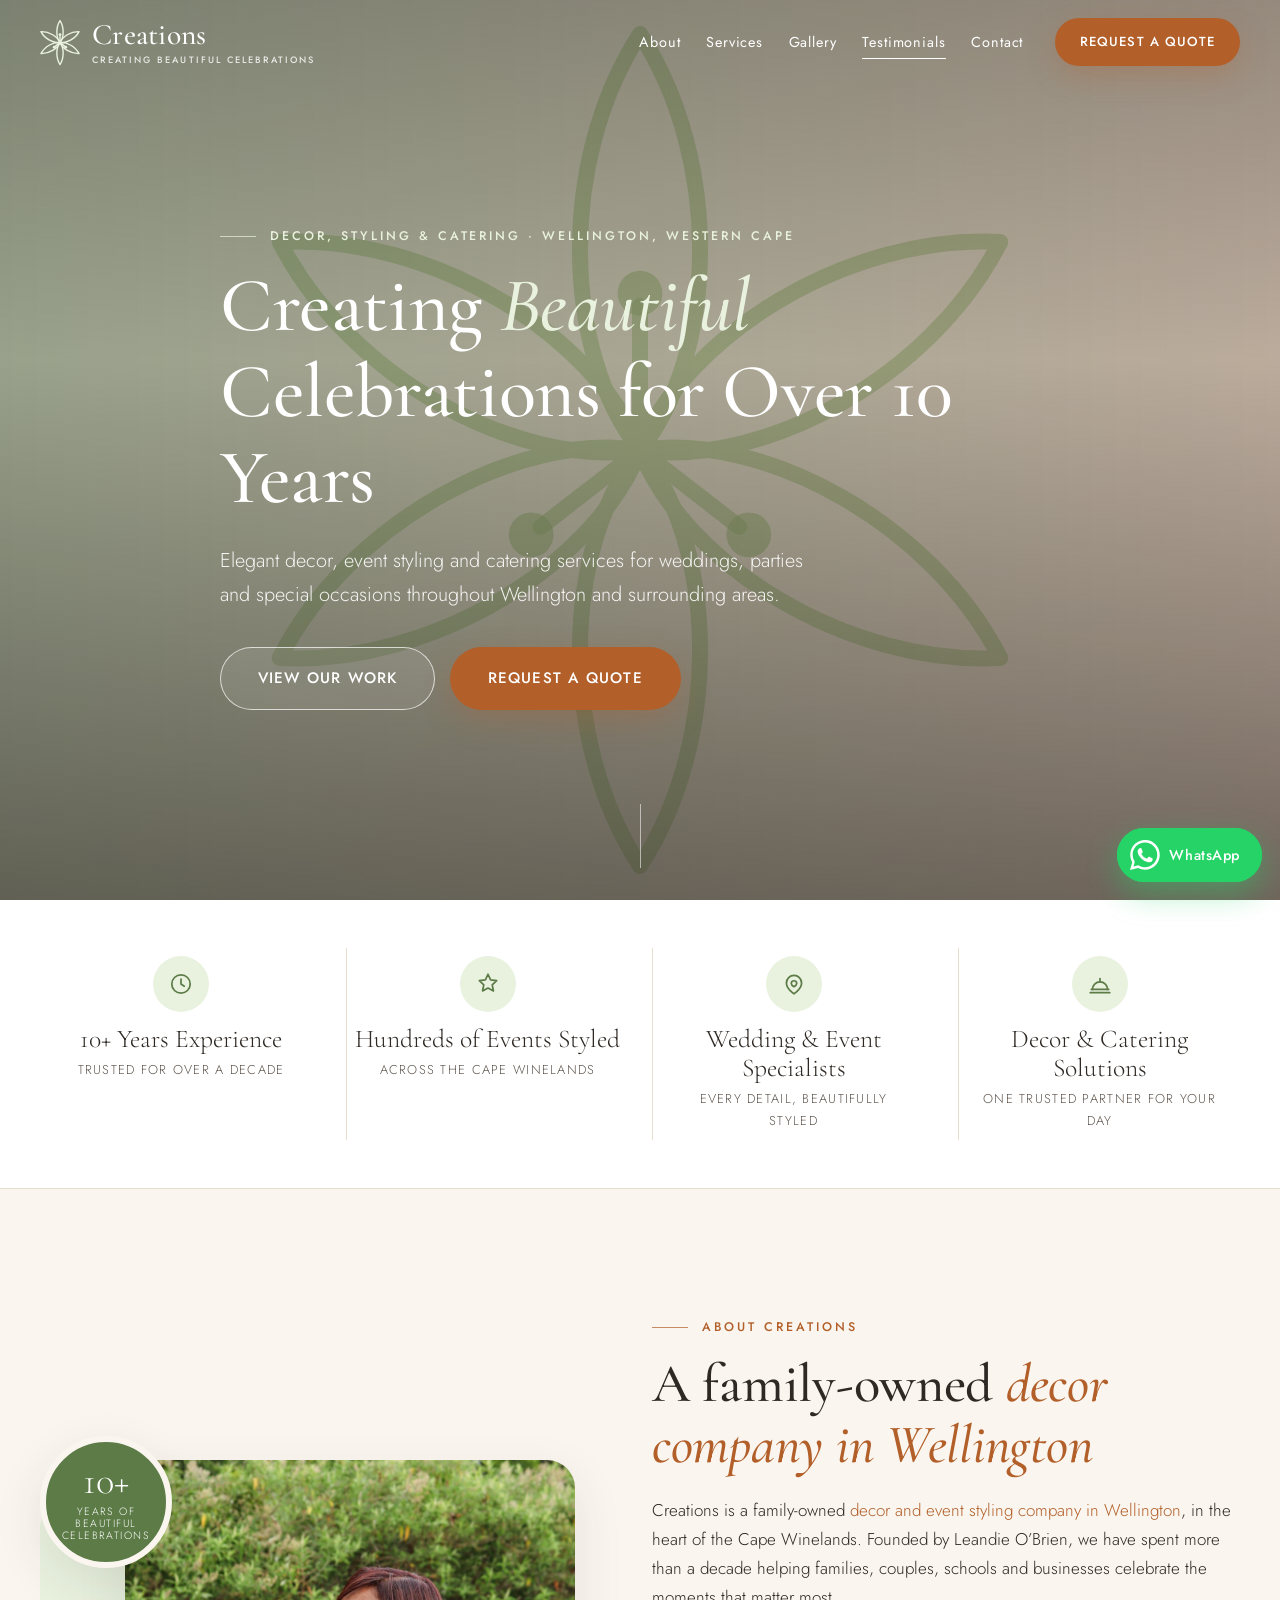
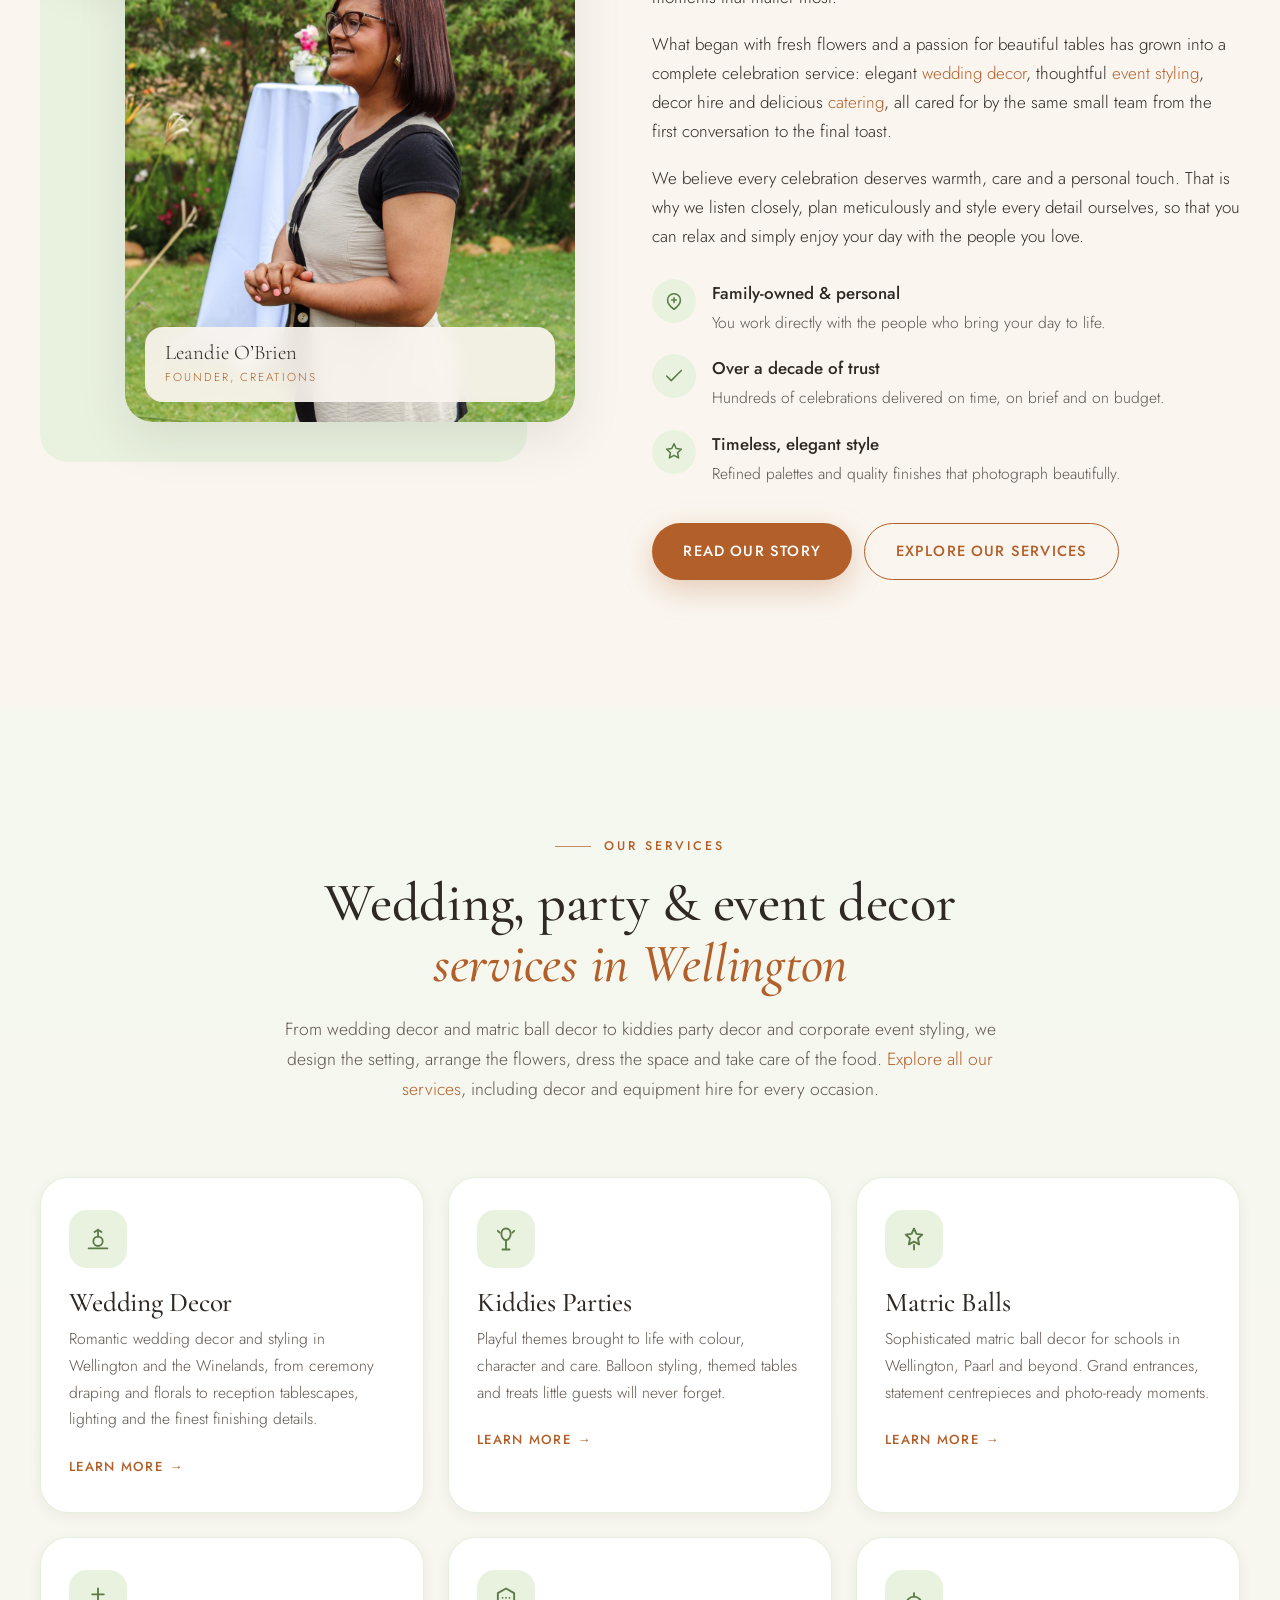
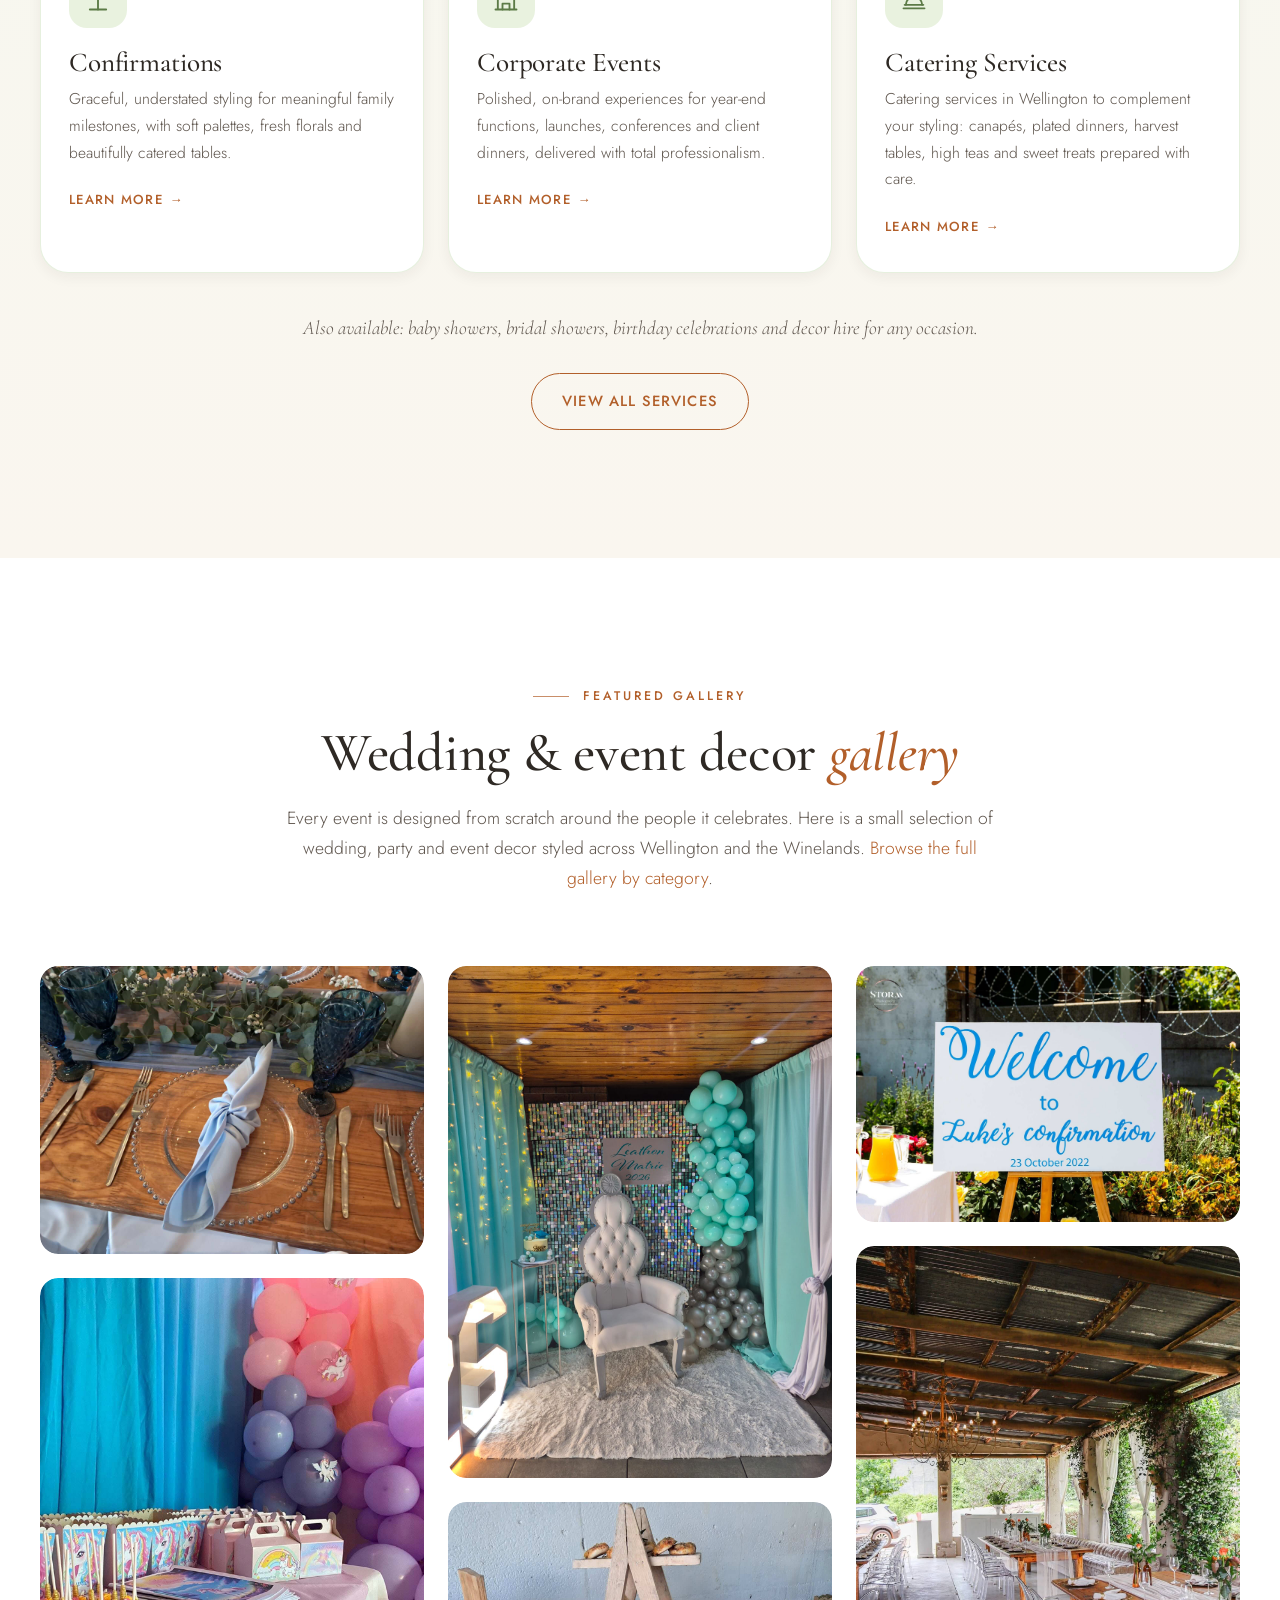
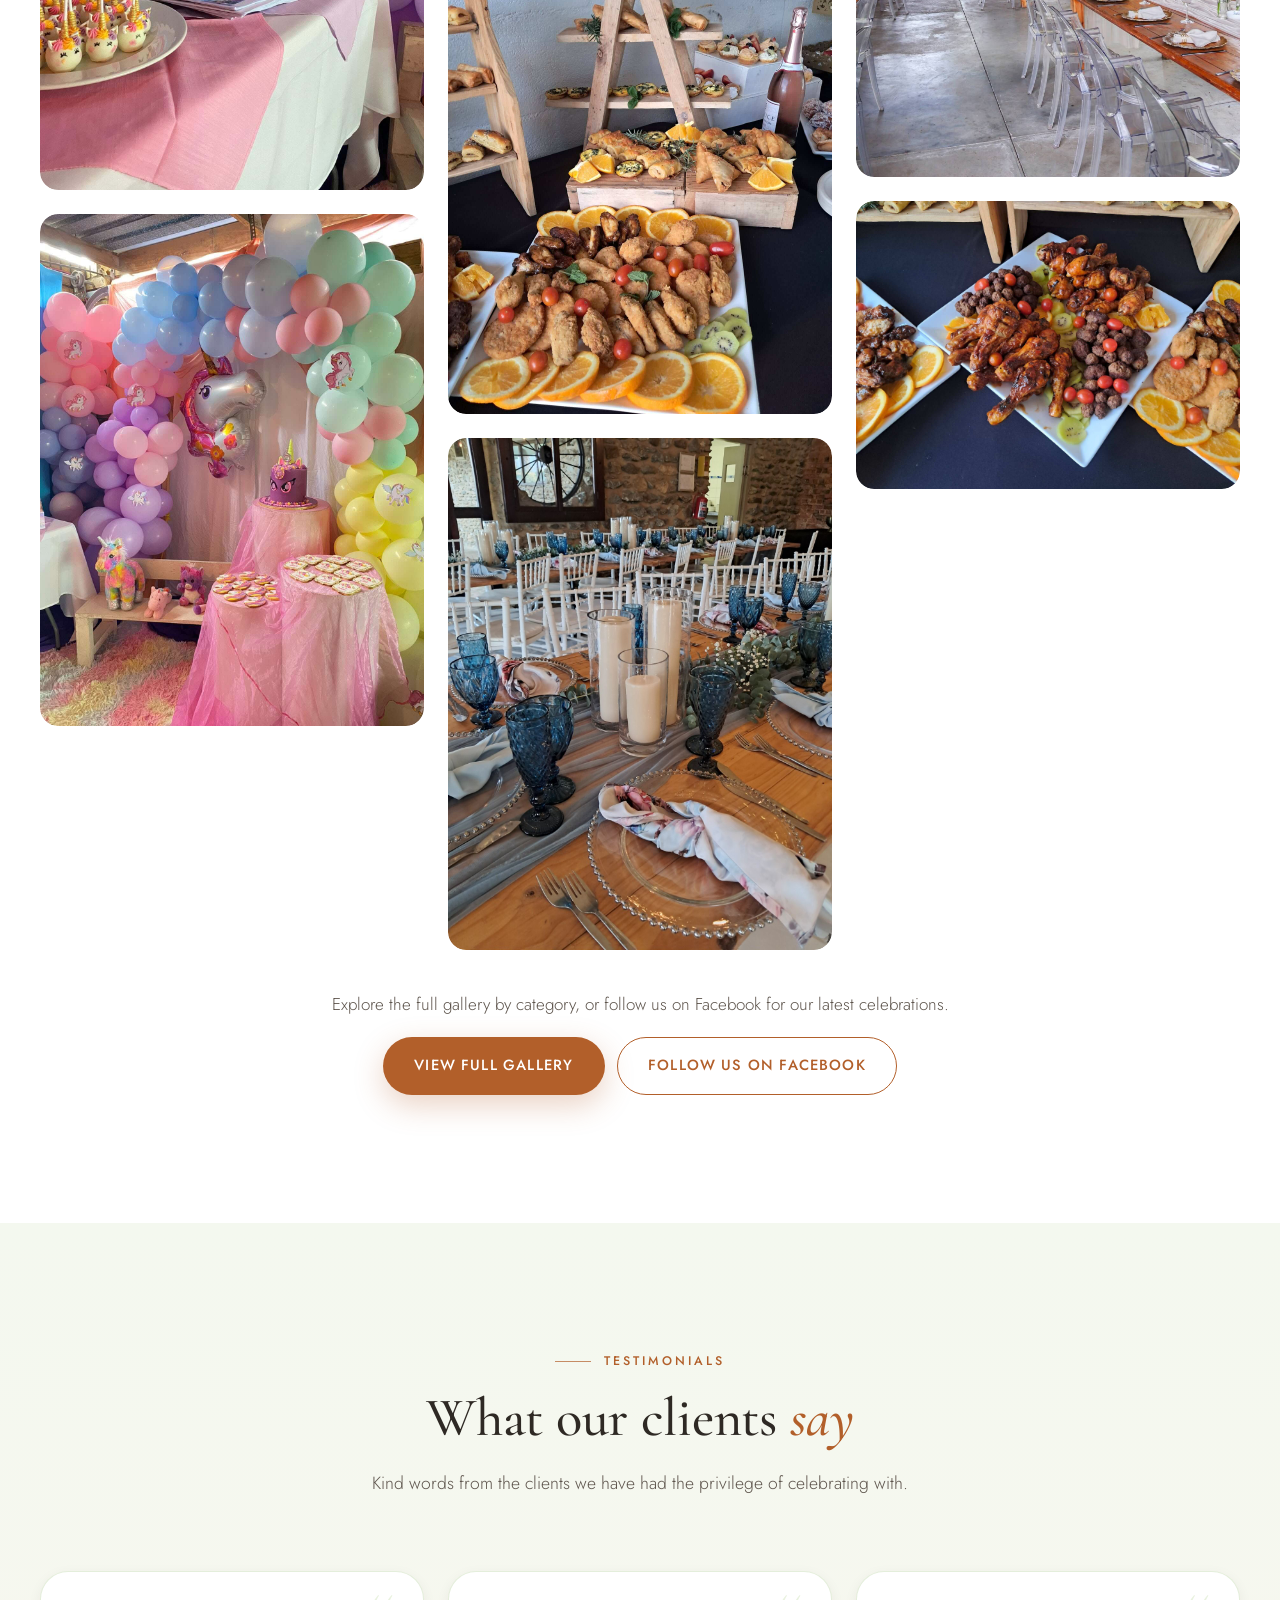
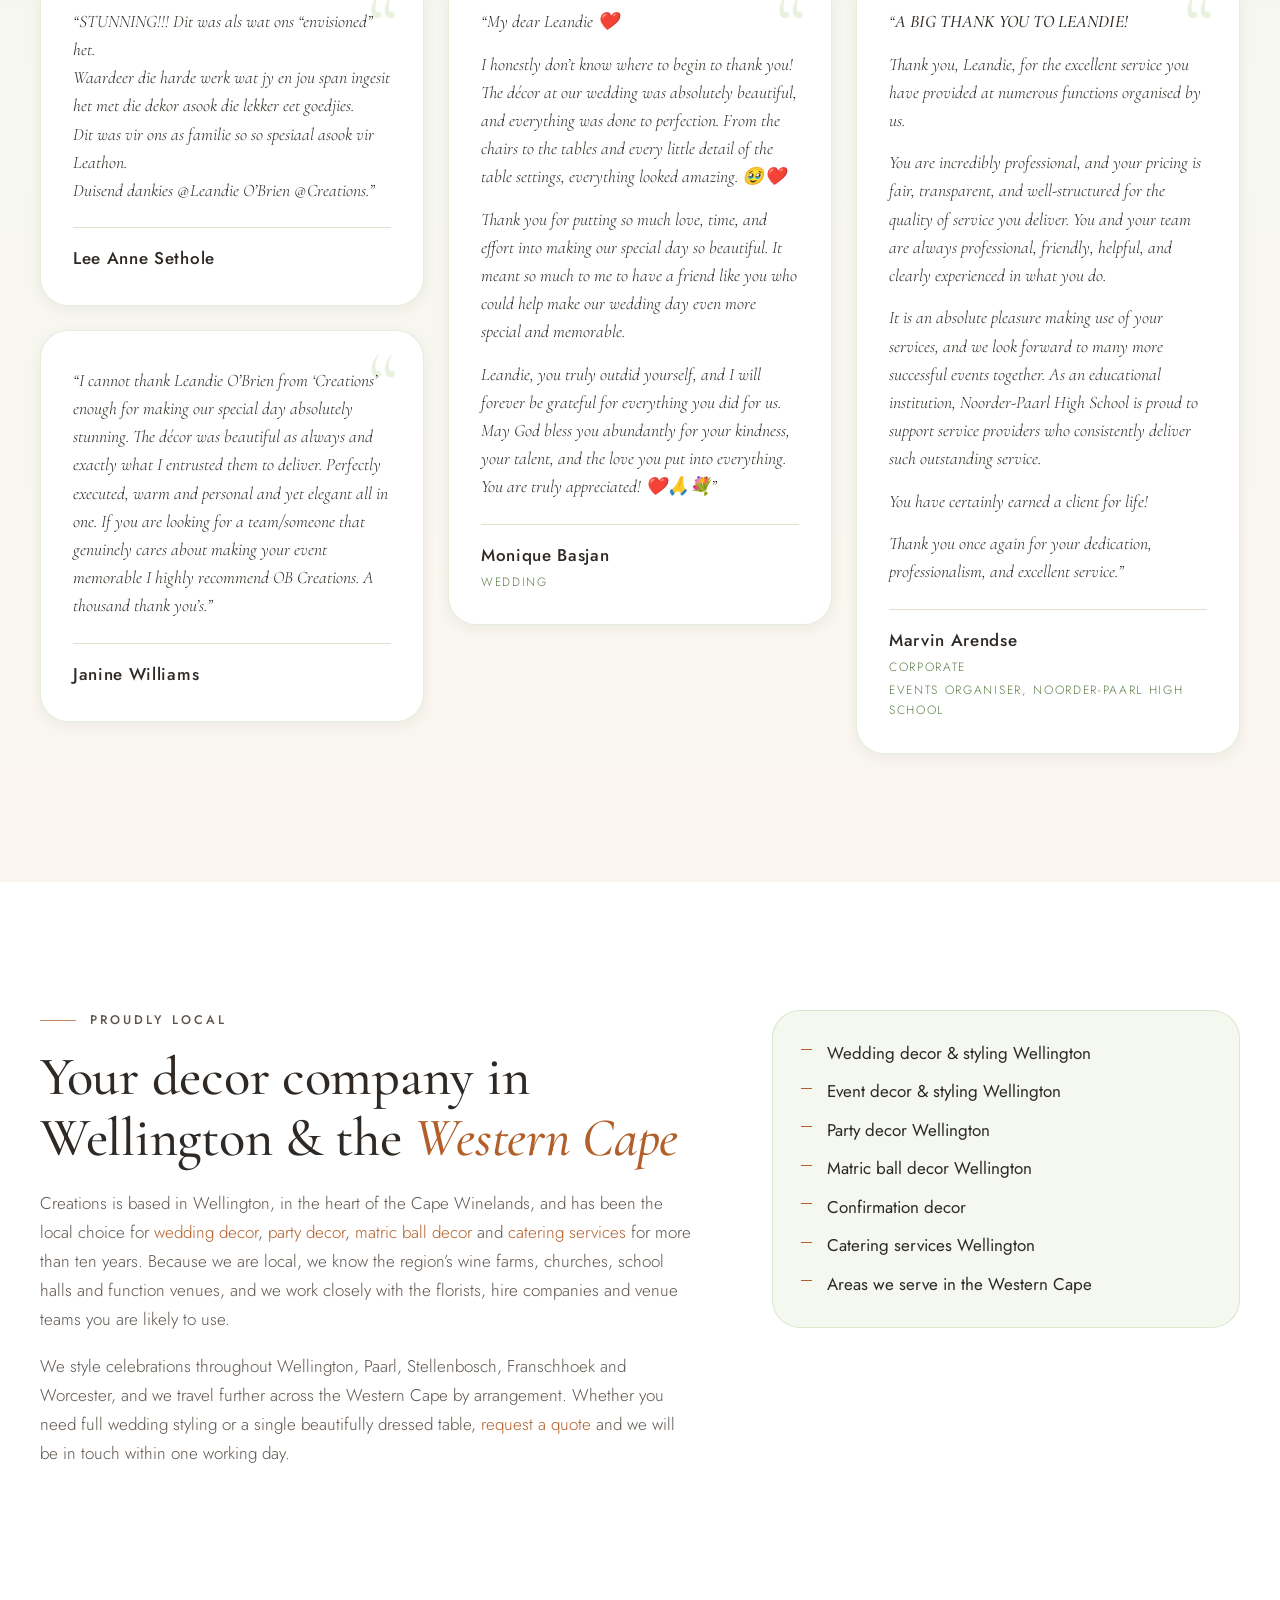
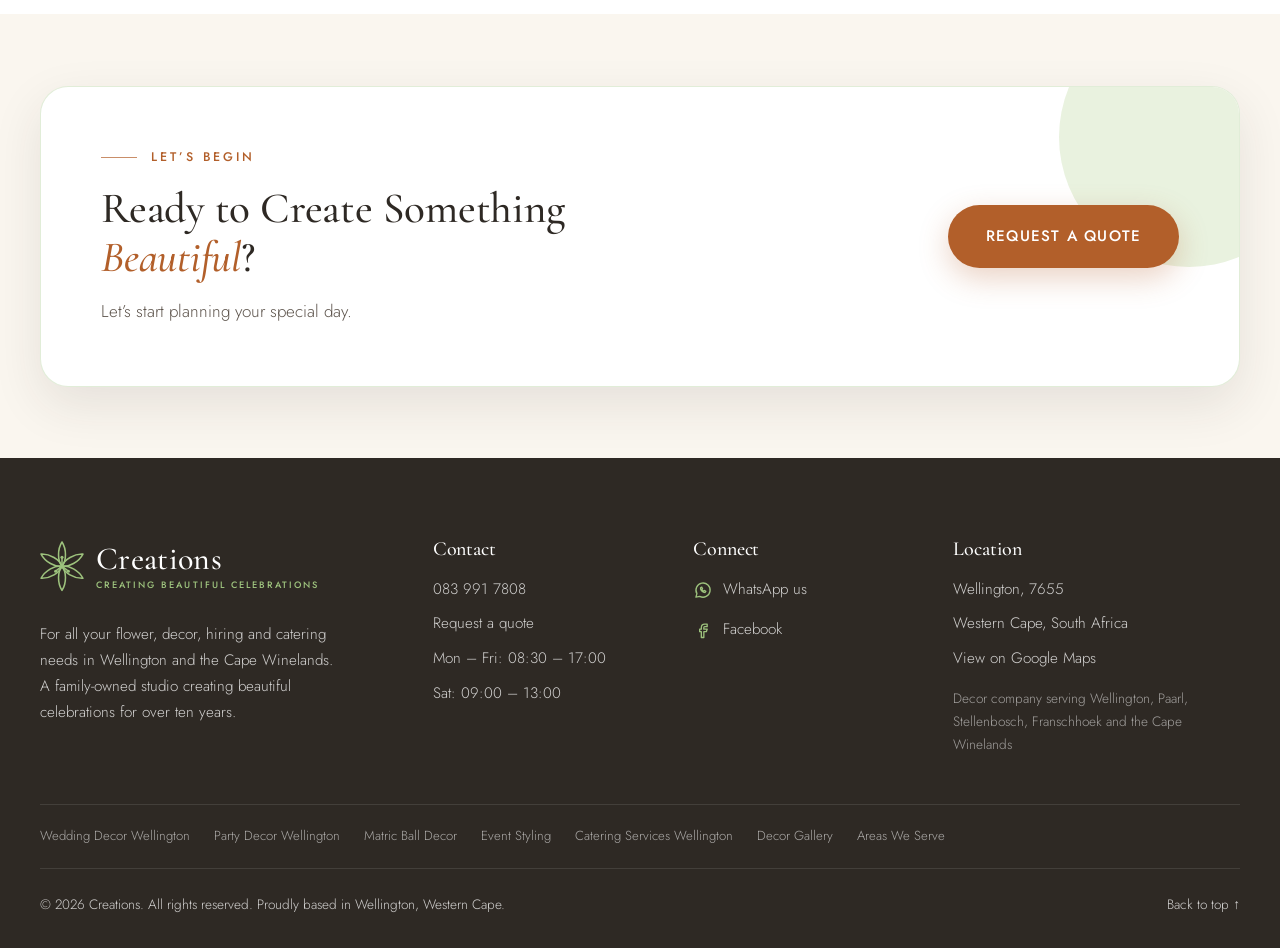
==== commit 4a3b5a2d: "Remove the blue and silver balloon garland photo at the client's request Co-Authored-By: Claude Sonn" ====
--- a/index.html
+++ b/index.html
@@ -359,9 +359,9 @@
             </button>
           </li>
           <li class="masonry__item reveal">
-            <button type="button" class="gallery__btn" data-lightbox aria-label="Open image: Blue and silver balloon garland">
-              <img src="assets/img/gallery-confirmation-setup.jpg" alt="Confirmation decor by Creations: a blue and silver balloon garland over white draping, a two-tier navy and gold cross cake on gold plinths and a personalised name sign" width="1365" height="2048" loading="lazy" decoding="async" data-fallback>
-              <span class="gallery__caption"><span>Confirmation</span>Blue &amp; silver balloon garland</span>
+            <button type="button" class="gallery__btn" data-lightbox aria-label="Open image: Garden pavilion tables">
+              <img src="assets/img/gallery-wedding-05.jpg" alt="A garden pavilion under a rusted tin roof with a chandelier, long rustic farm tables with gold chargers and clear ghost chairs, and white curtains with climbing jasmine" width="1447" height="2000" loading="lazy" decoding="async" data-fallback>
+              <span class="gallery__caption"><span>Wedding</span>Garden pavilion tables</span>
             </button>
           </li>
           <li class="masonry__item reveal">
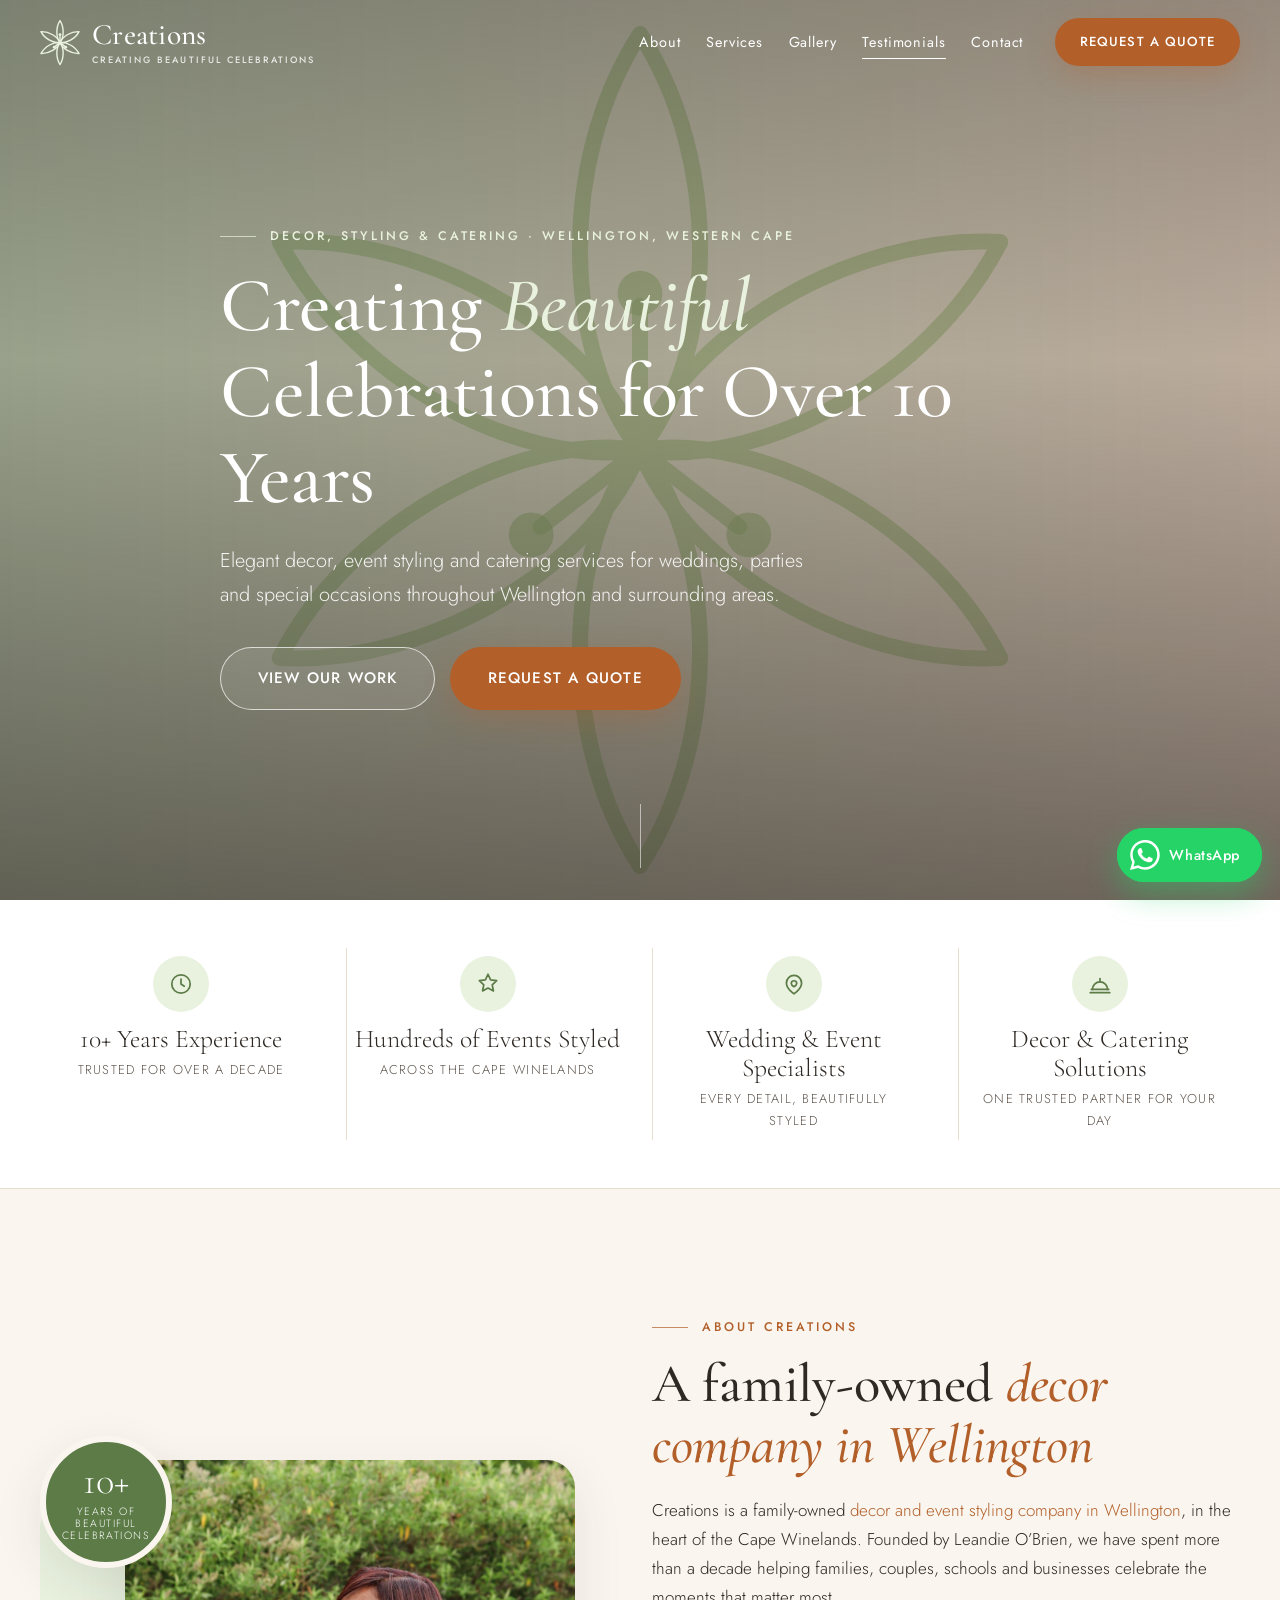
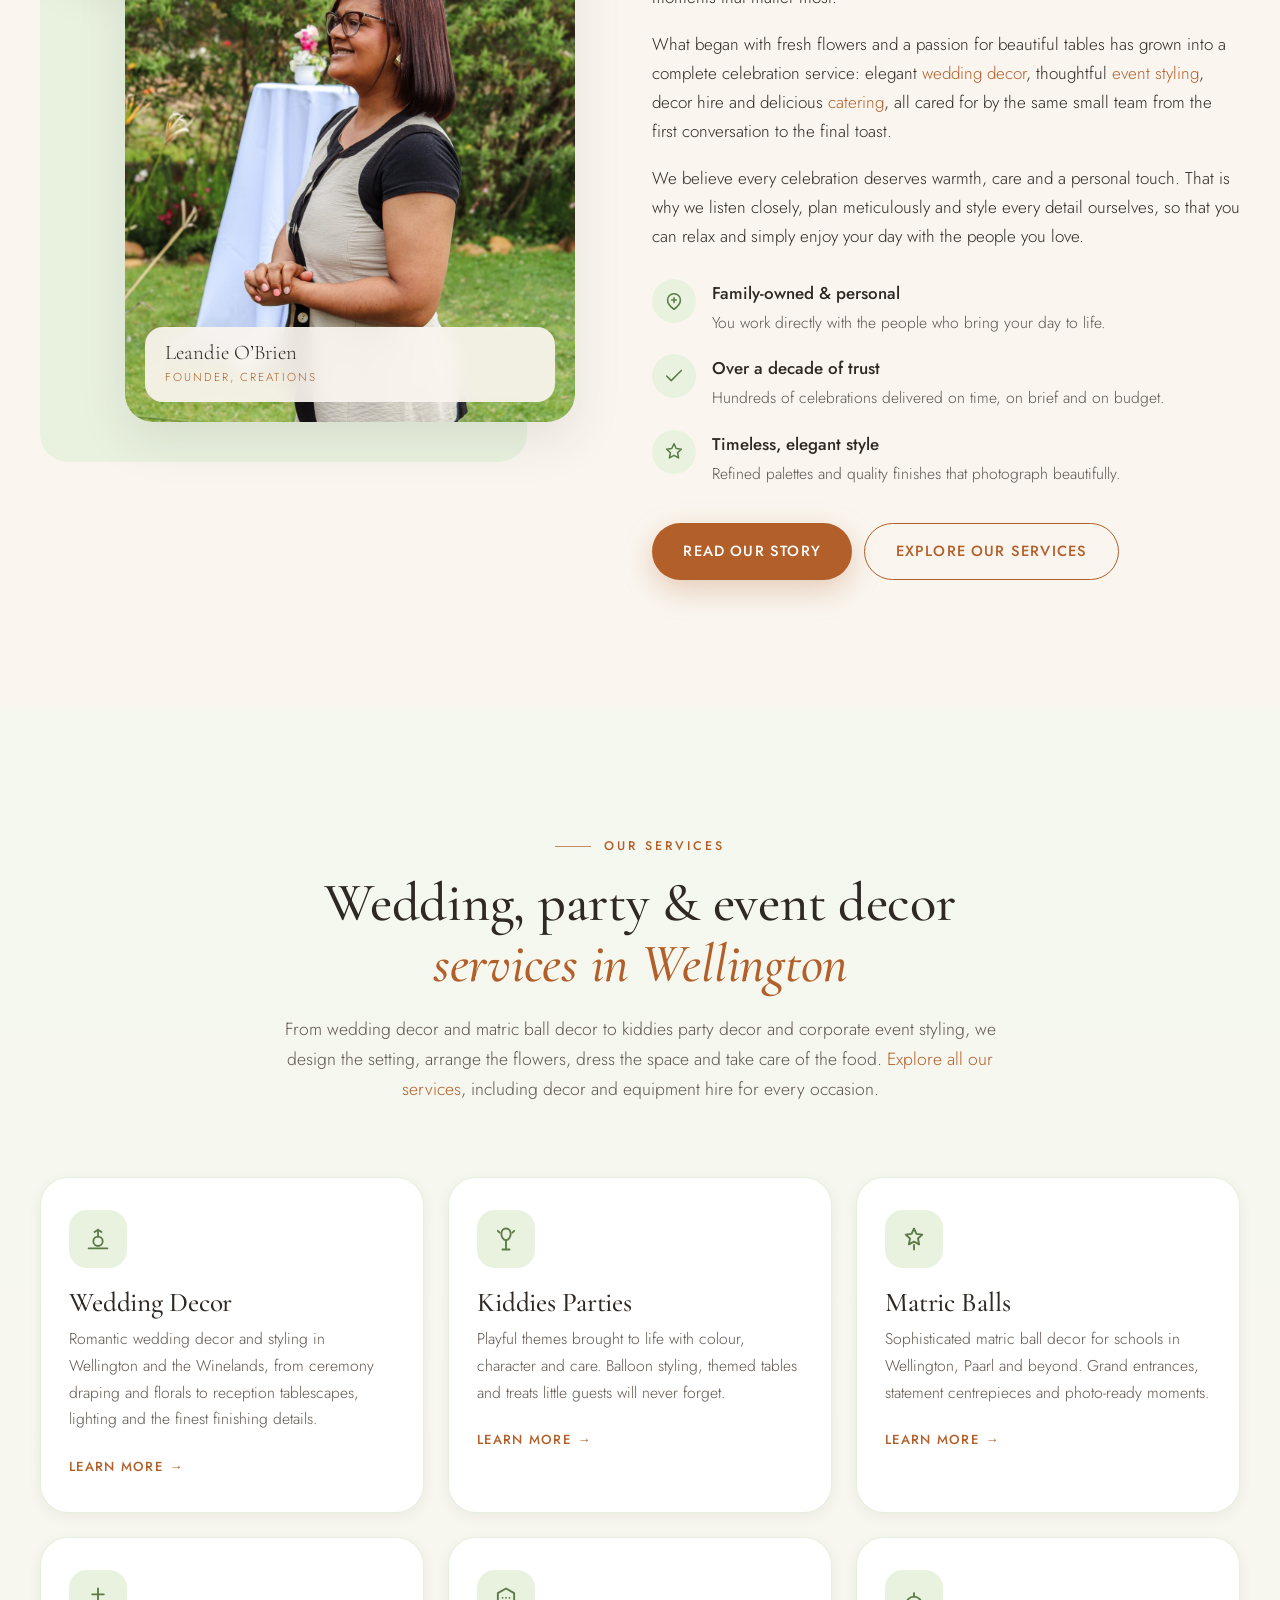
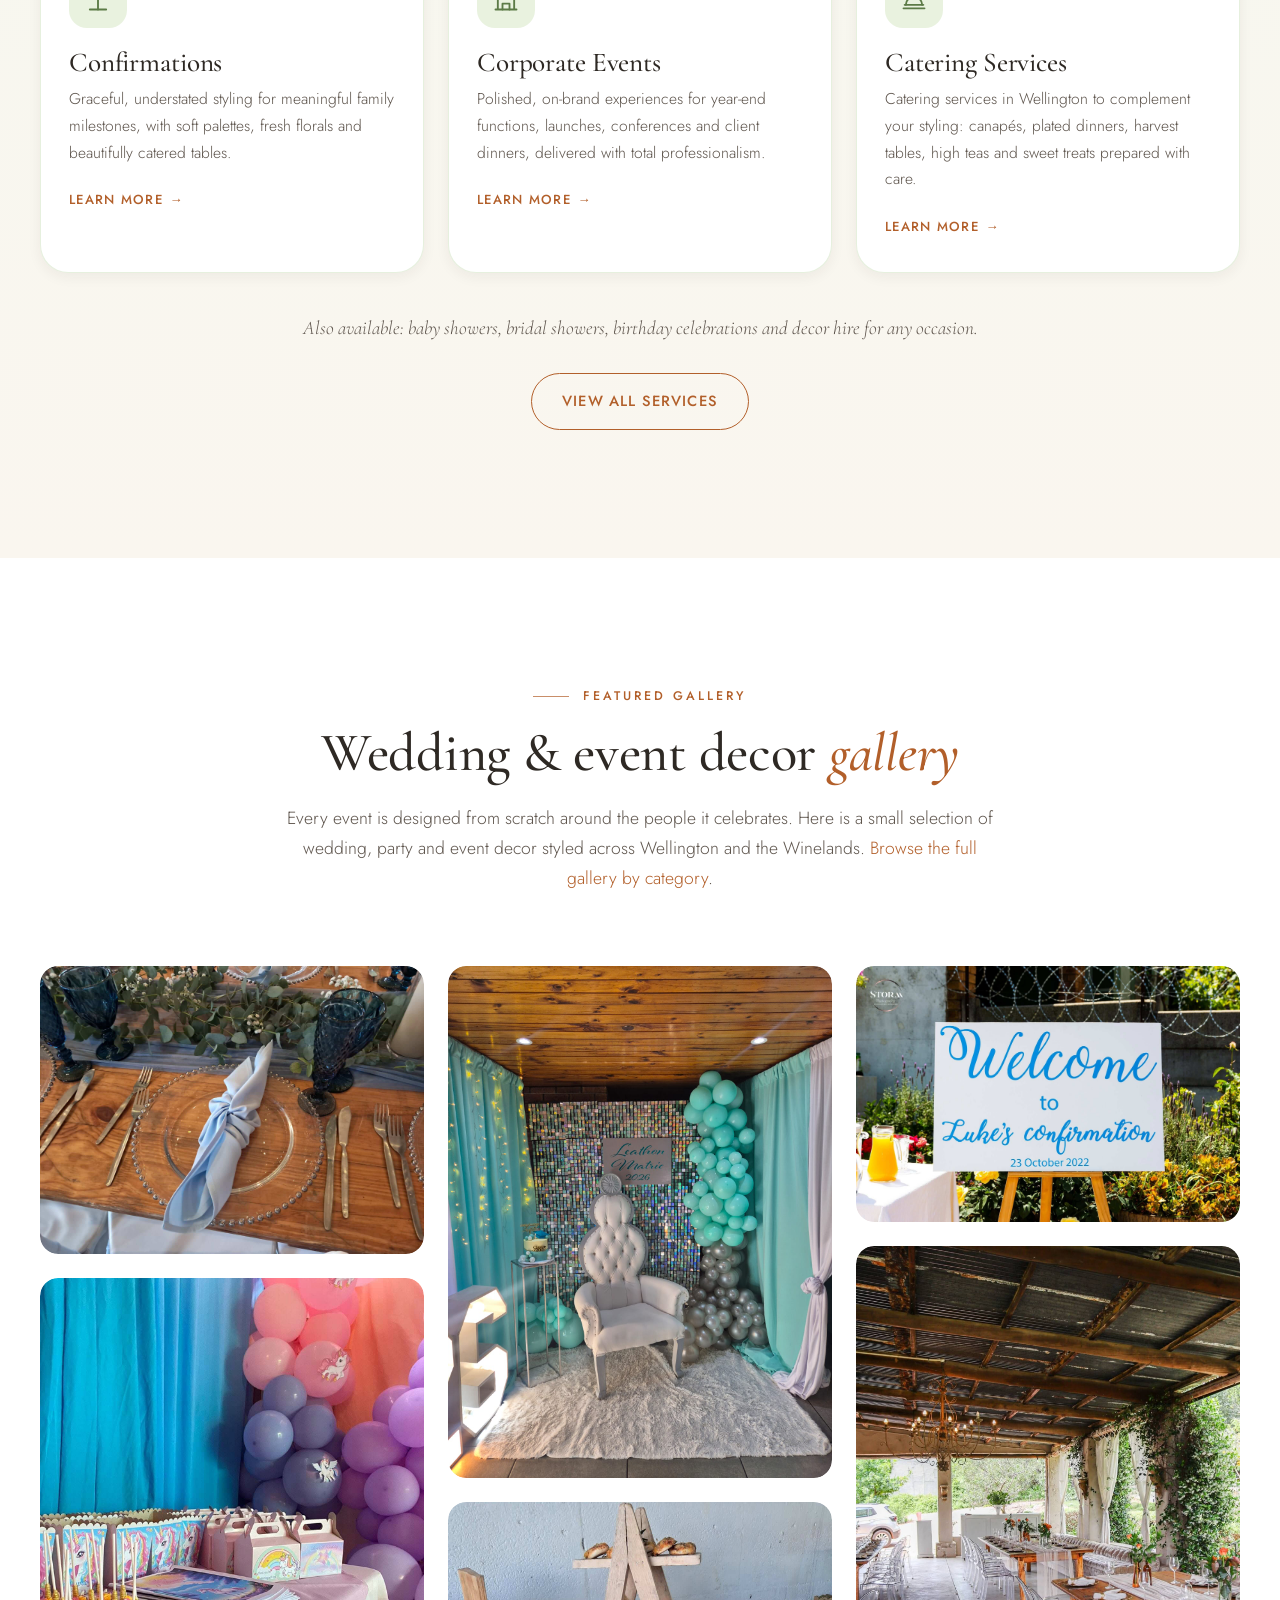
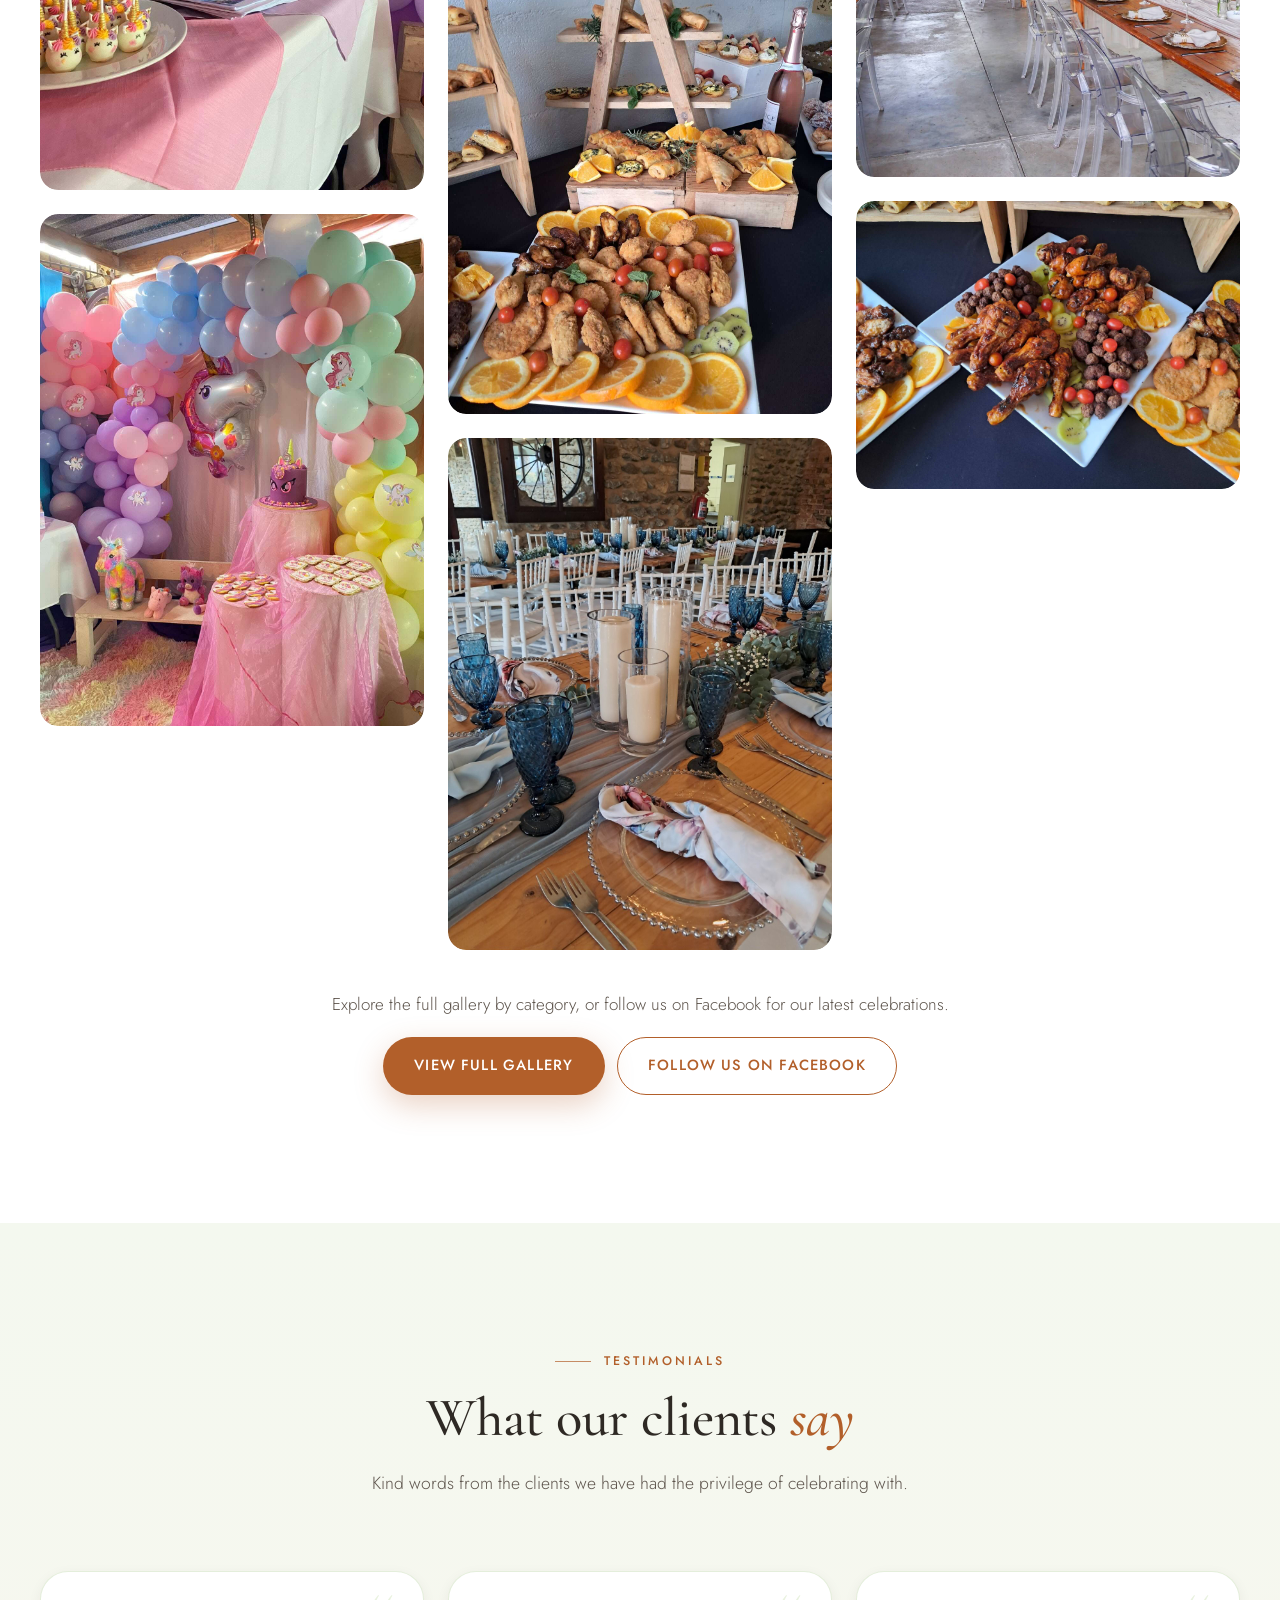
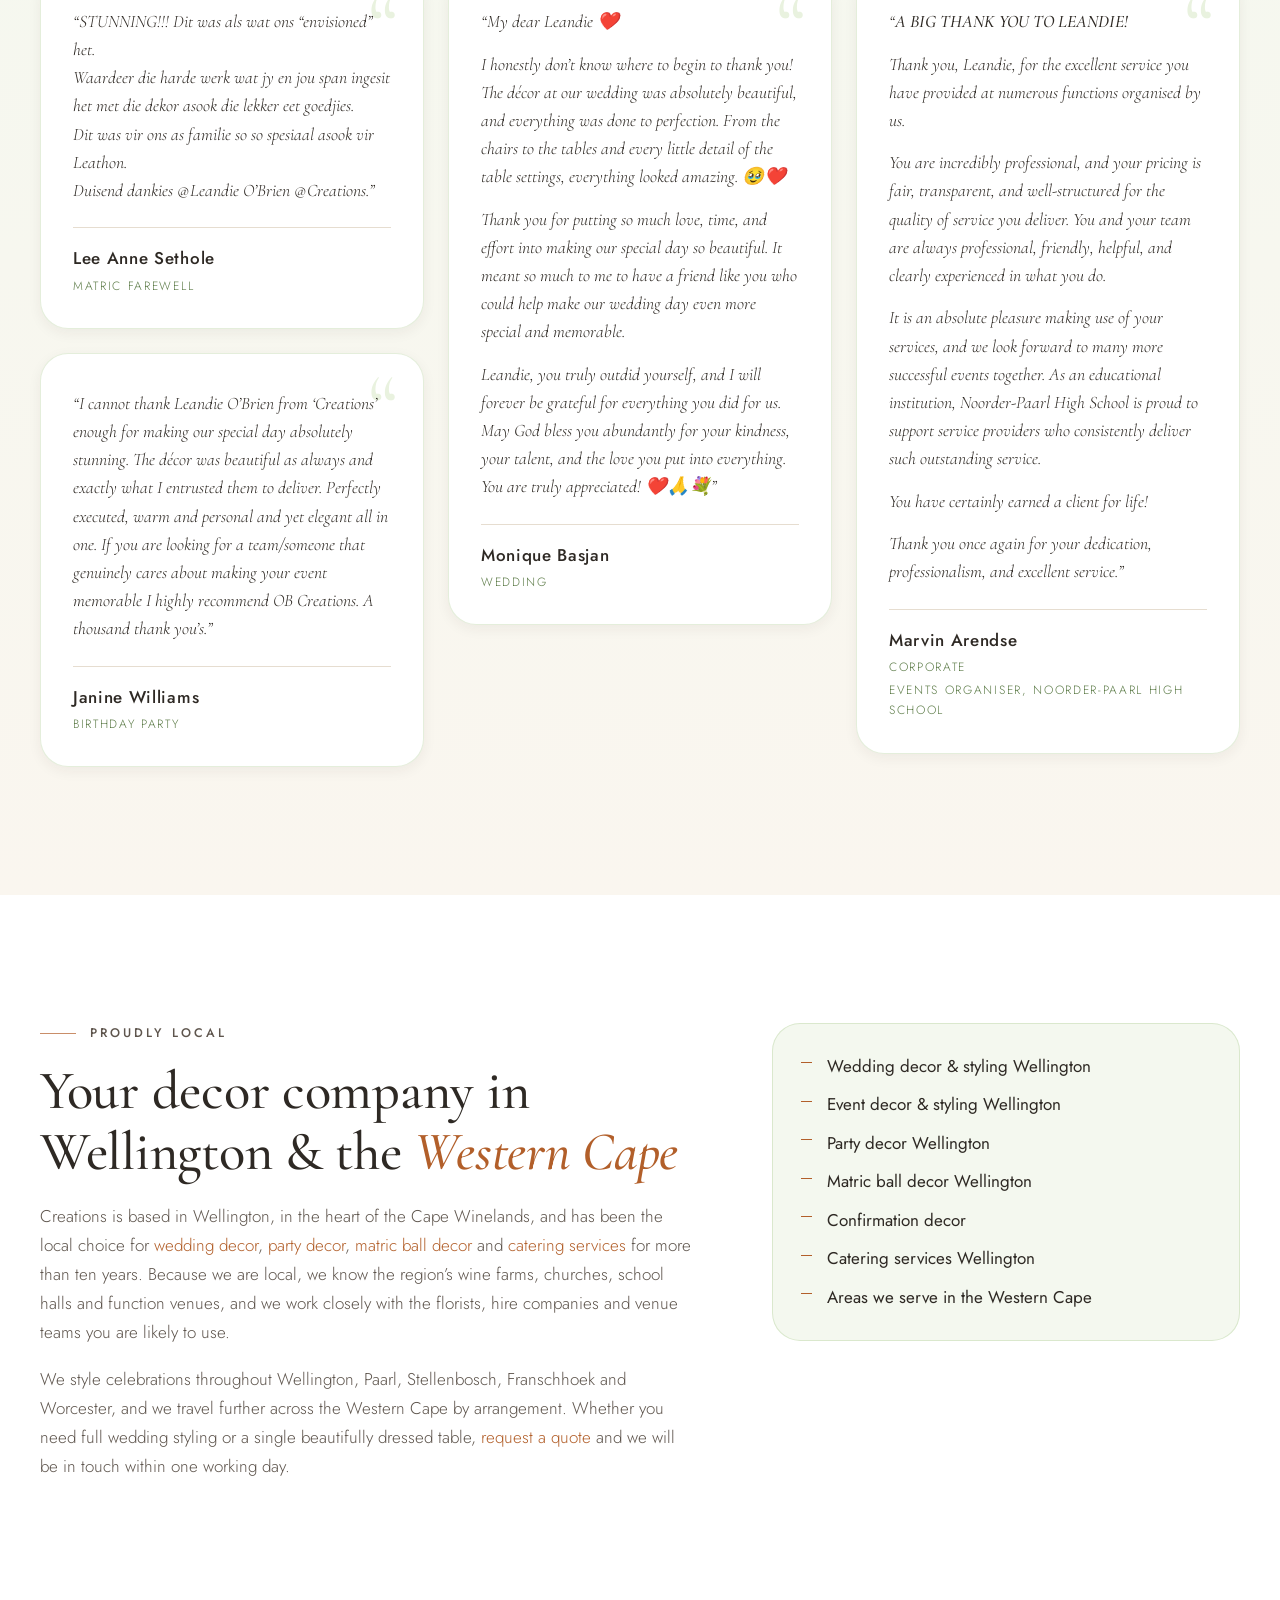
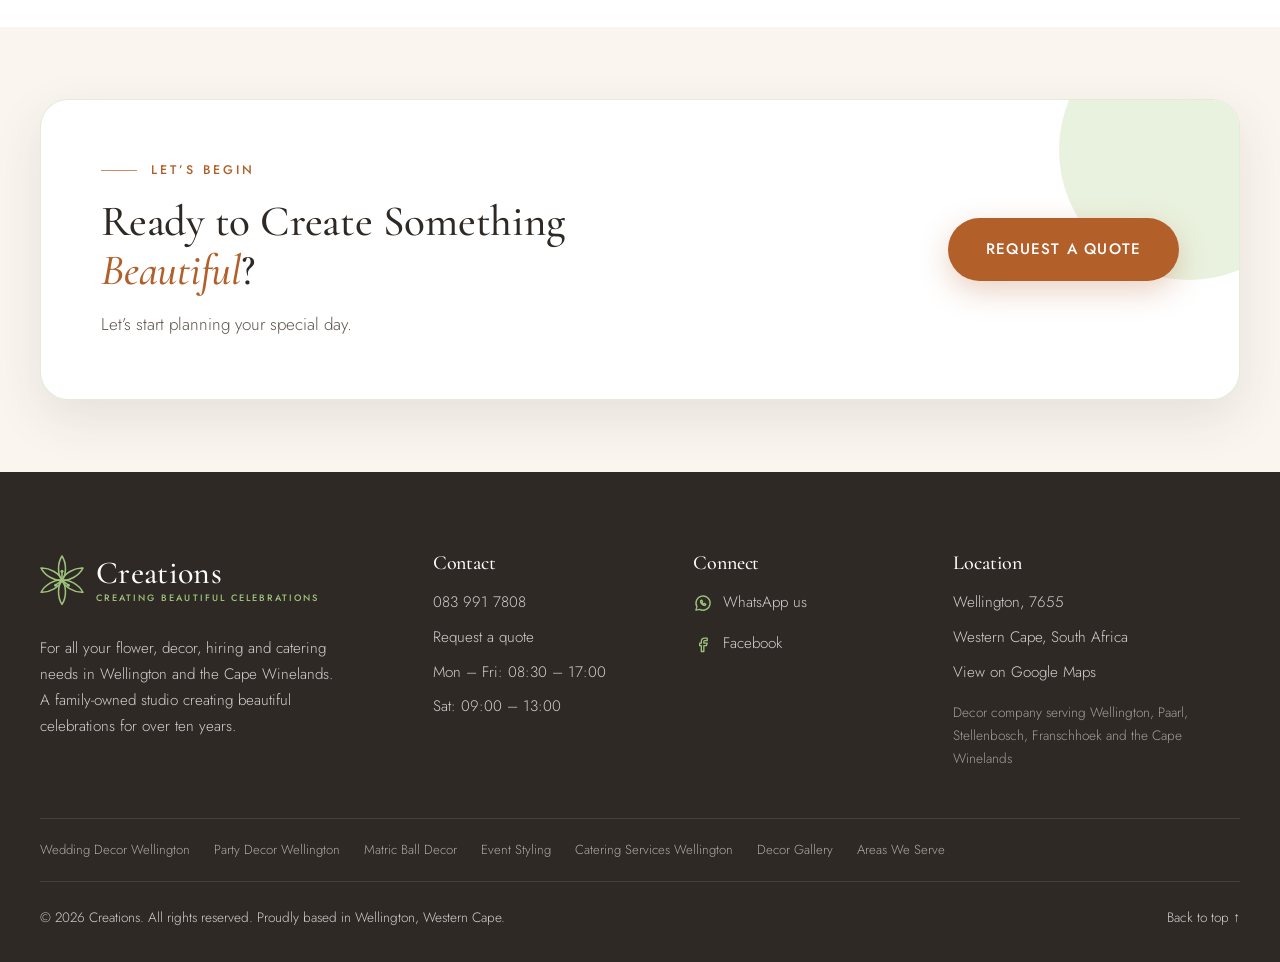
==== commit 4cdc3fd3: "Label the Lee Anne Sethole and Janine Williams reviews with their event types Co-Authored-By: Claude" ====
--- a/index.html
+++ b/index.html
@@ -395,13 +395,13 @@
           <li class="review review--long reveal">
             <blockquote>
               <p lang="af">&ldquo;STUNNING!!! Dit was als wat ons &ldquo;envisioned&rdquo; het.<br>Waardeer die harde werk wat jy en jou span ingesit het met die dekor asook die lekker eet goedjies.<br>Dit was vir ons as familie so so spesiaal asook vir Leathon.<br>Duisend dankies @Leandie O&rsquo;Brien @Creations.&rdquo;</p>
-              <footer><cite>Lee Anne Sethole</cite></footer>
+              <footer><cite>Lee Anne Sethole</cite><span>Matric Farewell</span></footer>
             </blockquote>
           </li>
           <li class="review review--long reveal">
             <blockquote>
               <p>&ldquo;I cannot thank Leandie O&rsquo;Brien from &lsquo;Creations&rsquo; enough for making our special day absolutely stunning. The d&eacute;cor was beautiful as always and exactly what I entrusted them to deliver. Perfectly executed, warm and personal and yet elegant all in one. If you are looking for a team/someone that genuinely cares about making your event memorable I highly recommend OB Creations. A thousand thank you&rsquo;s.&rdquo;</p>
-              <footer><cite>Janine Williams</cite></footer>
+              <footer><cite>Janine Williams</cite><span>Birthday Party</span></footer>
             </blockquote>
           </li>
           <li class="review review--long reveal">
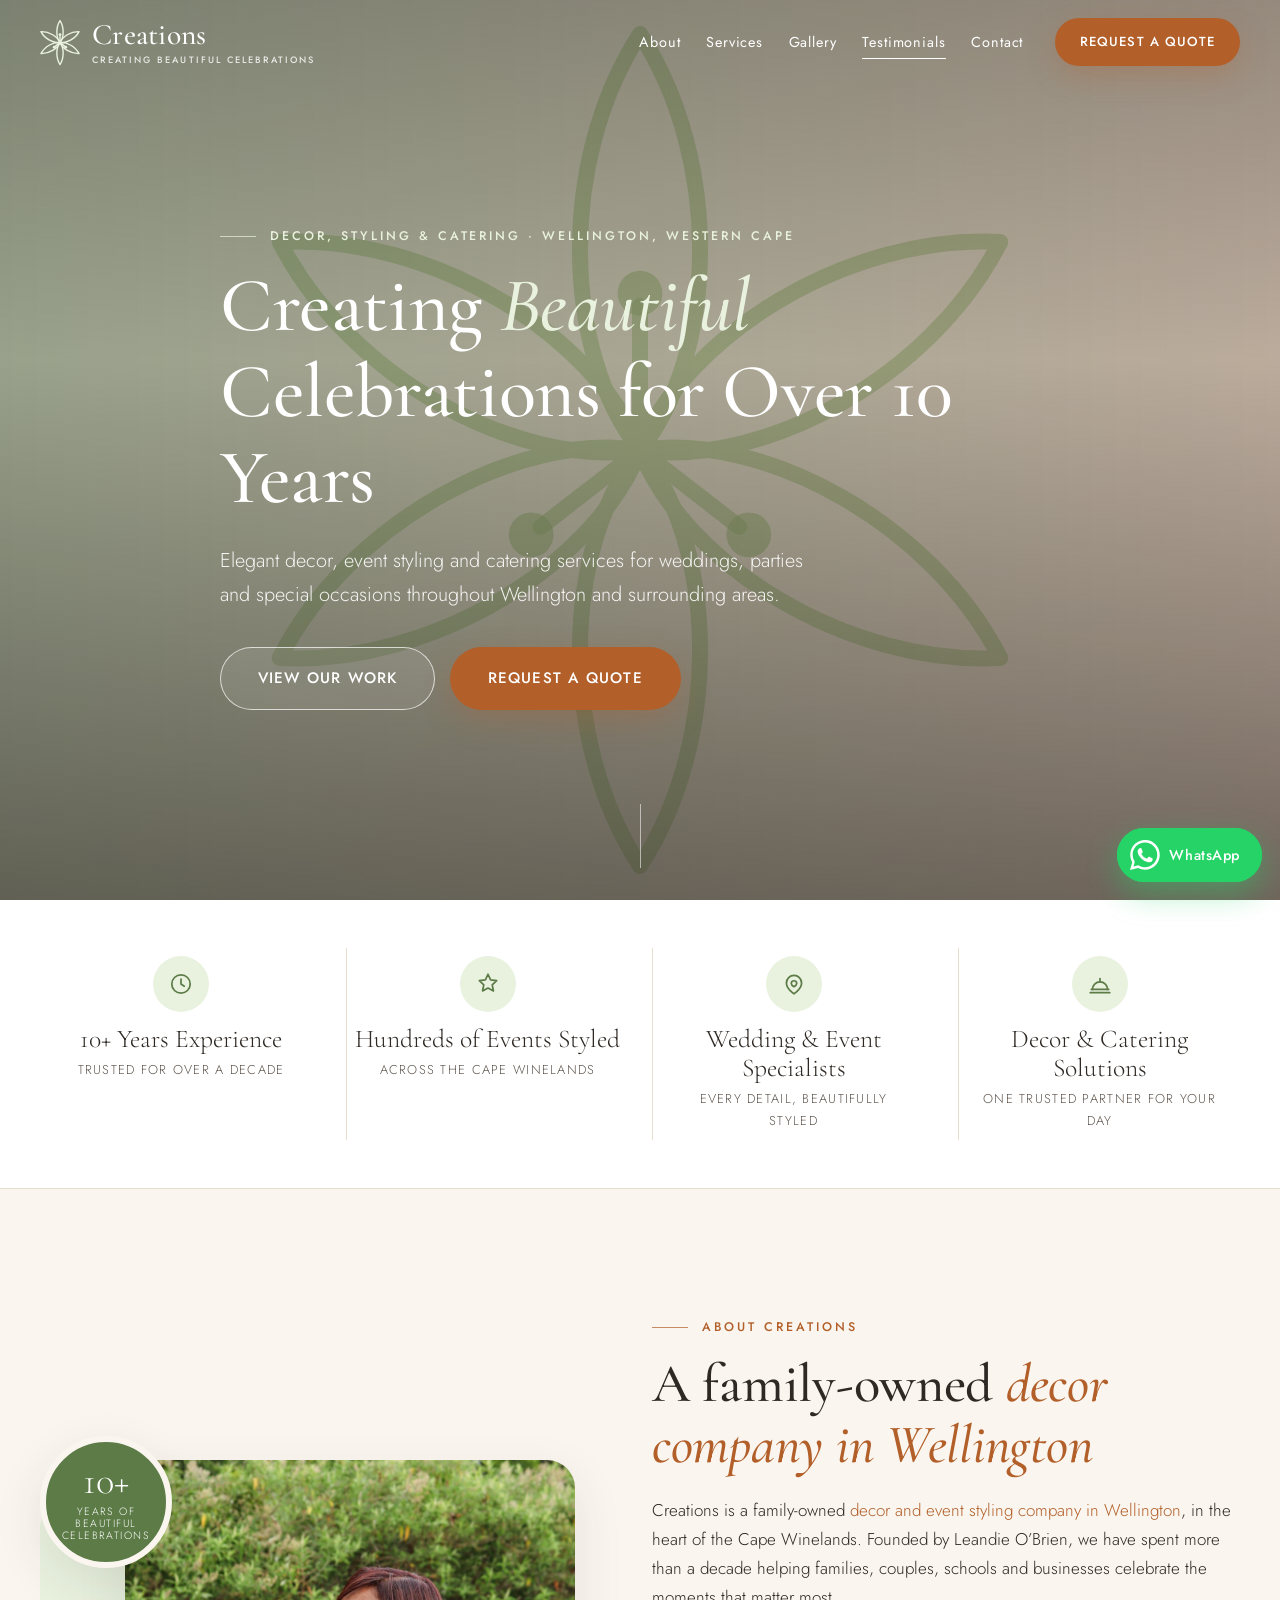
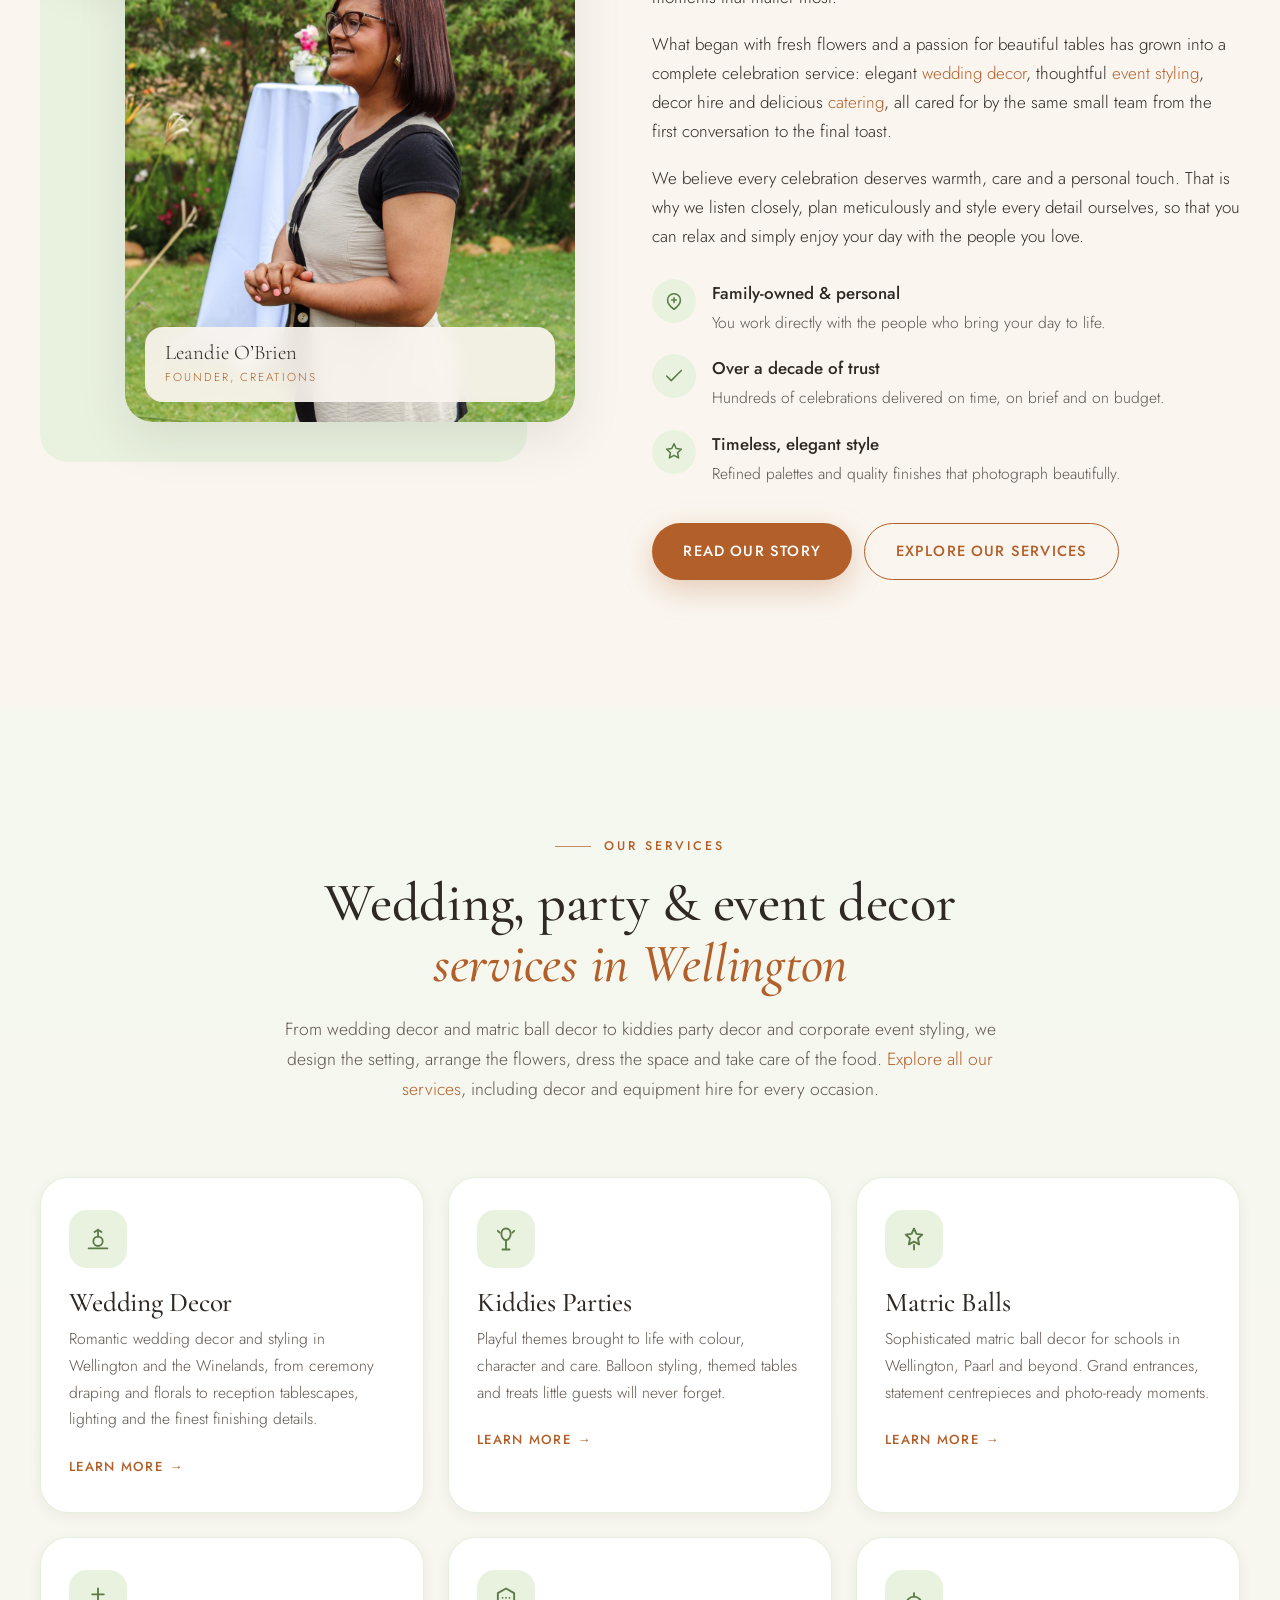
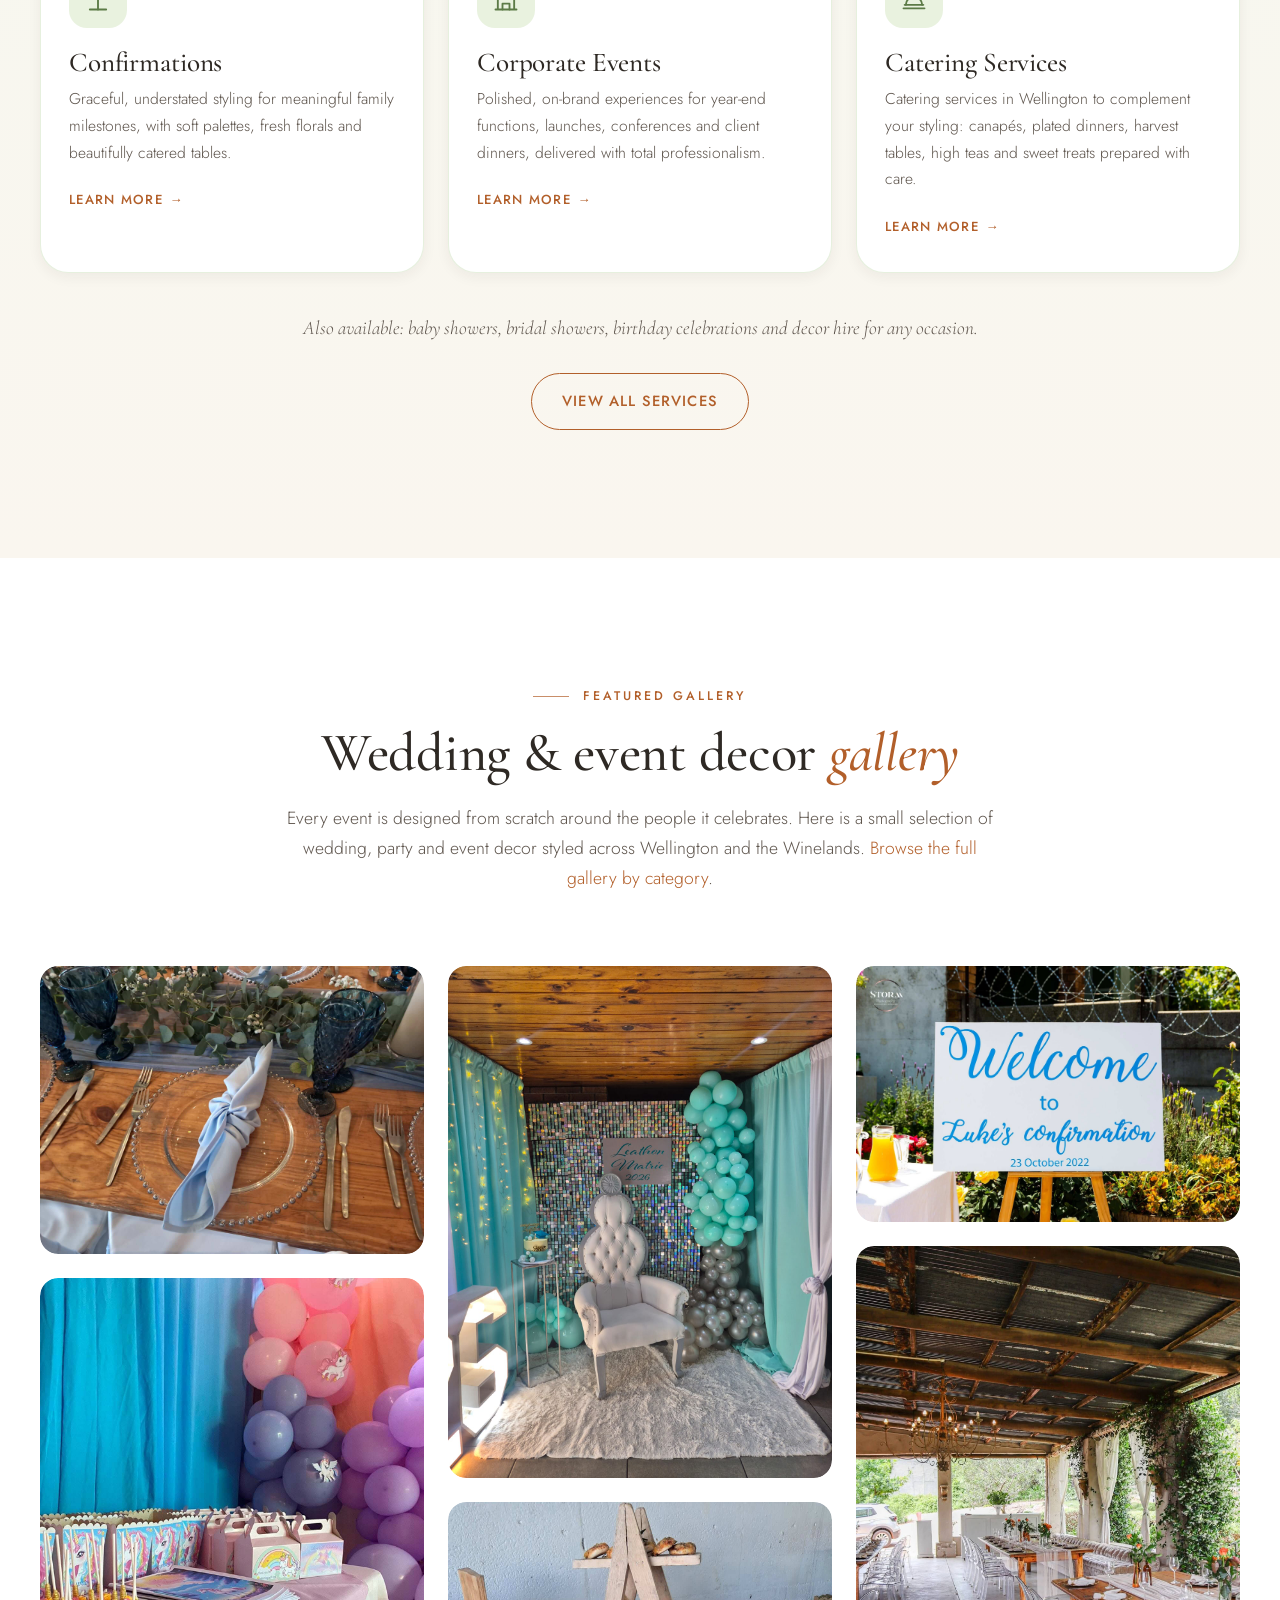
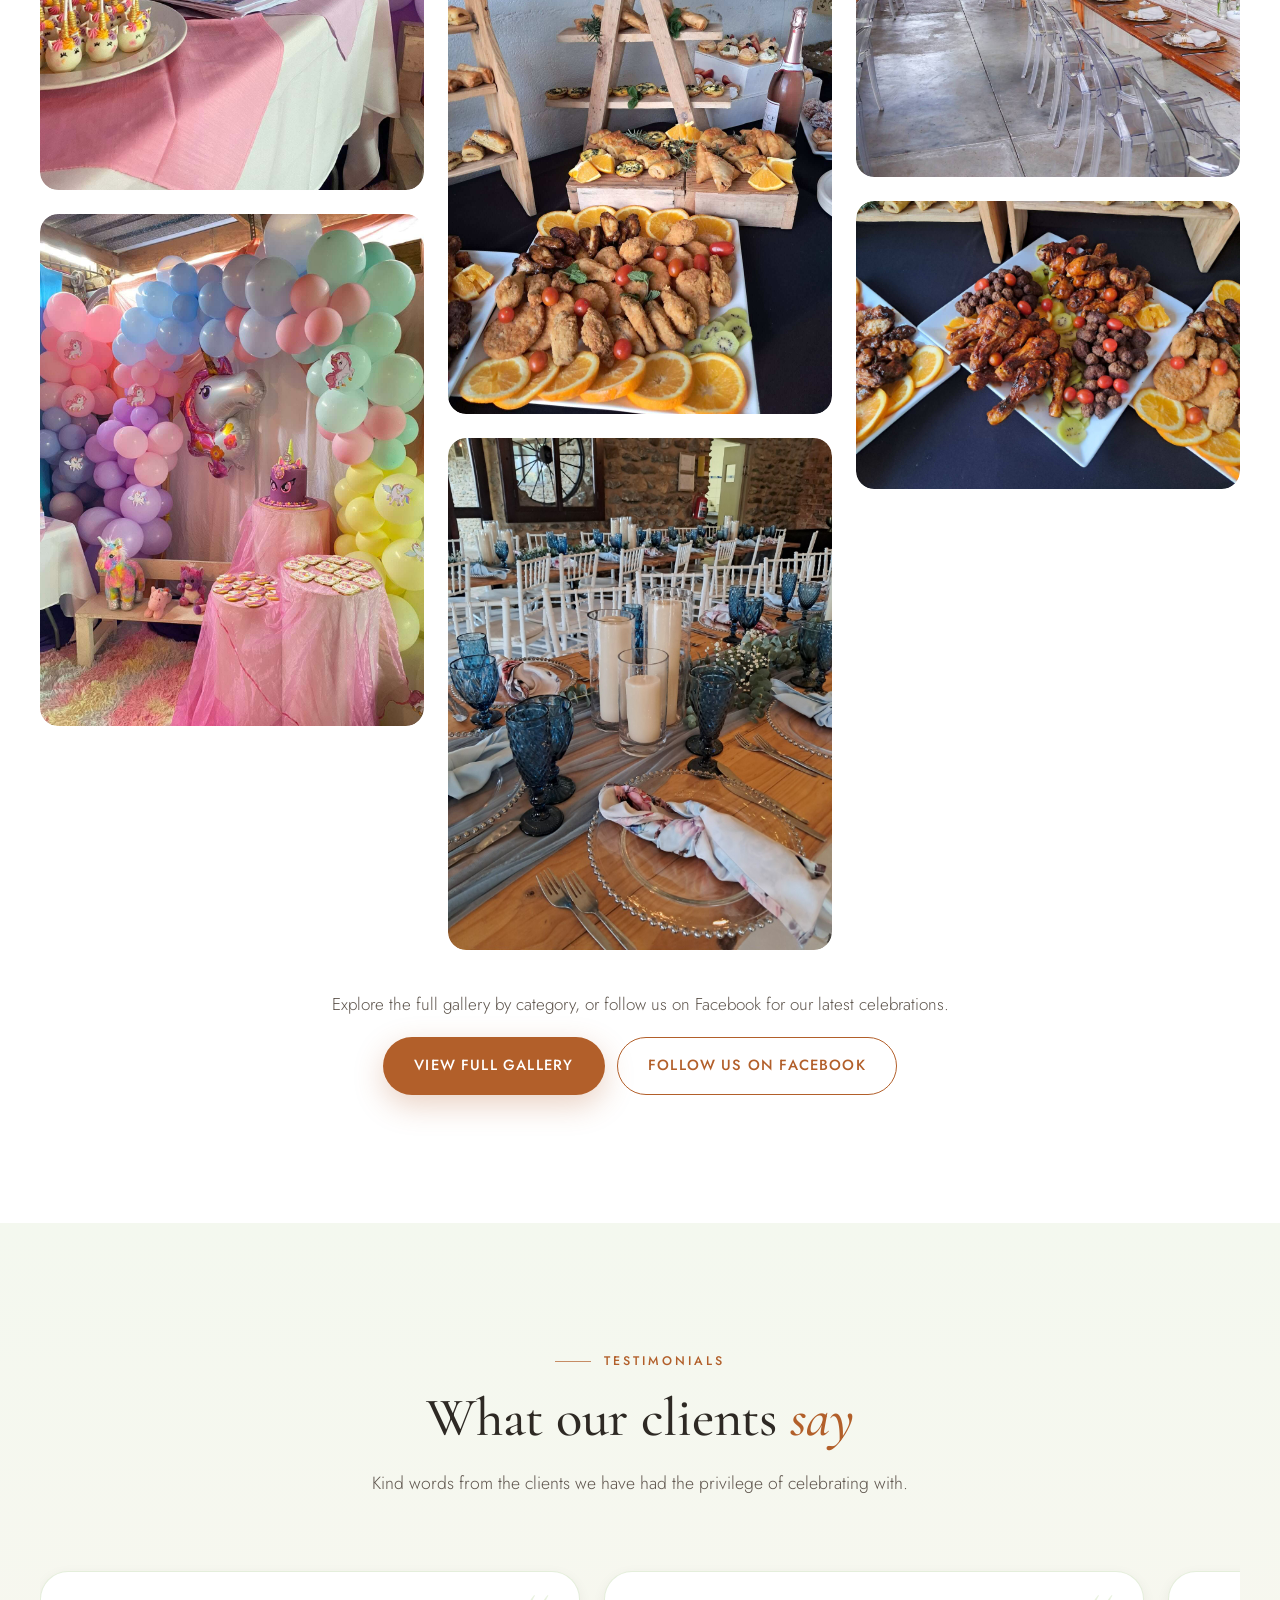
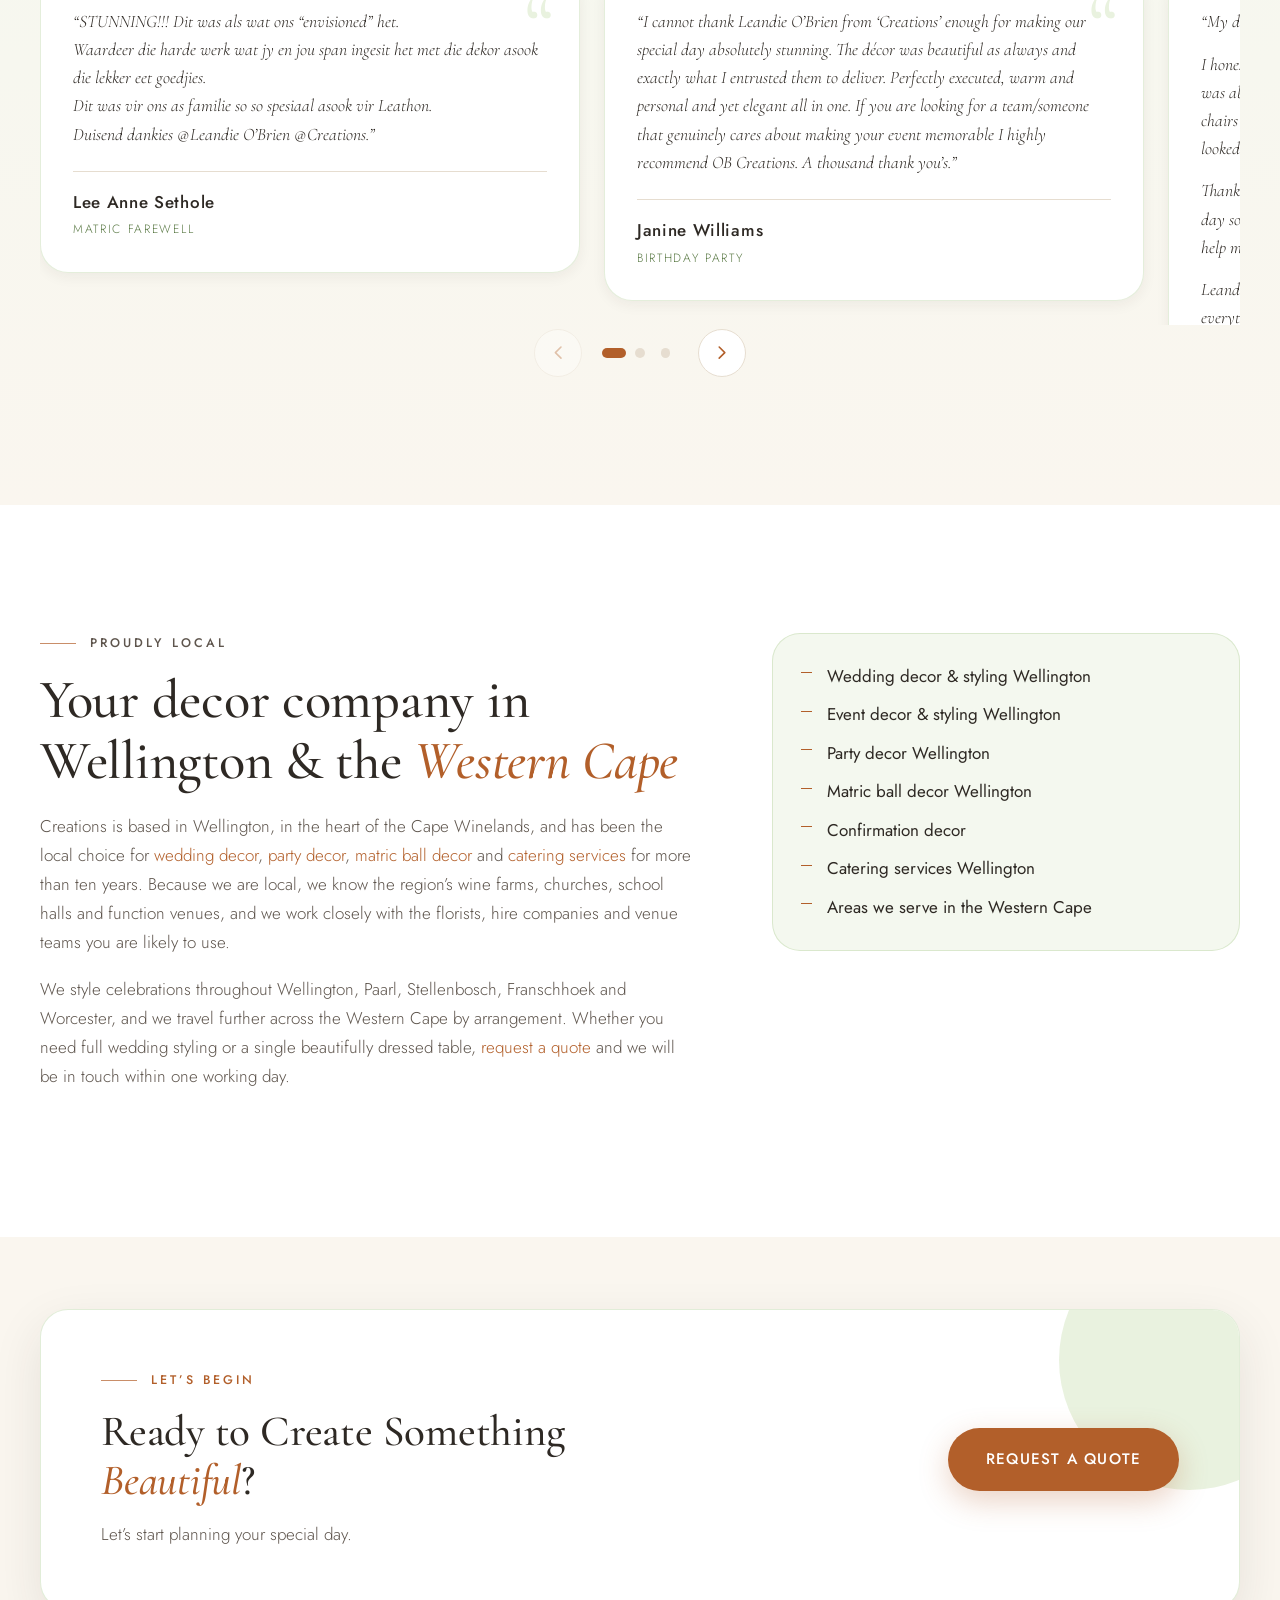
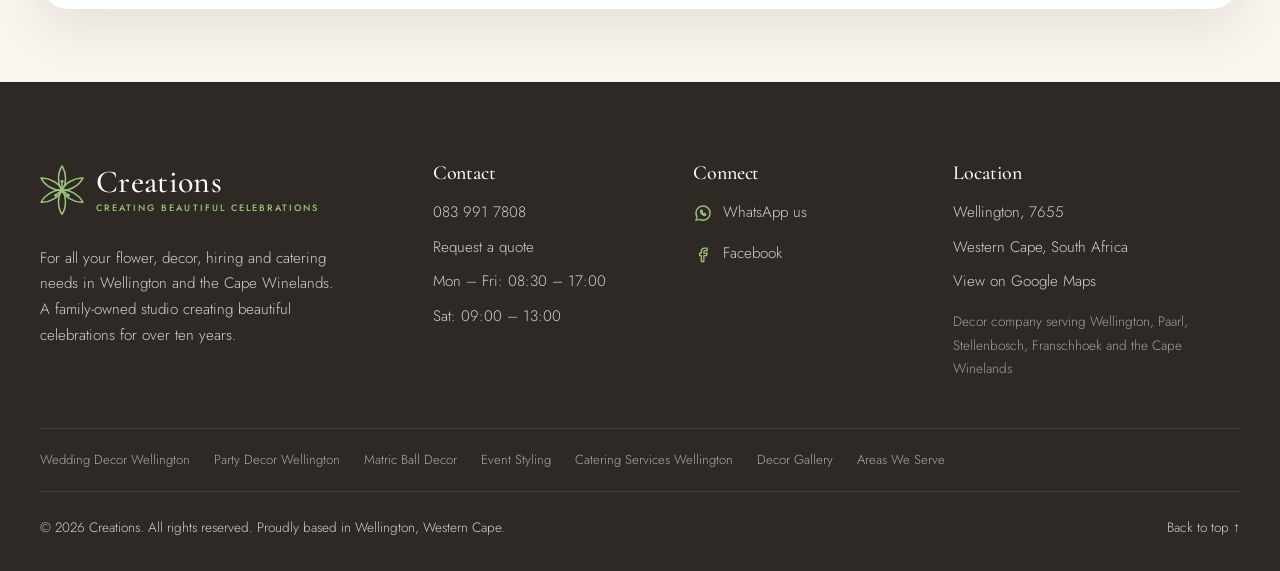
==== commit 1c64b12f: "Turn the homepage testimonials into a swipeable slider with arrows and dots Co-Authored-By: Claude S" ====
--- a/index.html
+++ b/index.html
@@ -391,40 +391,47 @@
           <p class="section__intro">Kind words from the clients we have had the privilege of celebrating with.</p>
         </header>
 
-        <ul class="reviews reviews--long">
-          <li class="review review--long reveal">
-            <blockquote>
-              <p lang="af">&ldquo;STUNNING!!! Dit was als wat ons &ldquo;envisioned&rdquo; het.<br>Waardeer die harde werk wat jy en jou span ingesit het met die dekor asook die lekker eet goedjies.<br>Dit was vir ons as familie so so spesiaal asook vir Leathon.<br>Duisend dankies @Leandie O&rsquo;Brien @Creations.&rdquo;</p>
-              <footer><cite>Lee Anne Sethole</cite><span>Matric Farewell</span></footer>
-            </blockquote>
-          </li>
-          <li class="review review--long reveal">
-            <blockquote>
-              <p>&ldquo;I cannot thank Leandie O&rsquo;Brien from &lsquo;Creations&rsquo; enough for making our special day absolutely stunning. The d&eacute;cor was beautiful as always and exactly what I entrusted them to deliver. Perfectly executed, warm and personal and yet elegant all in one. If you are looking for a team/someone that genuinely cares about making your event memorable I highly recommend OB Creations. A thousand thank you&rsquo;s.&rdquo;</p>
-              <footer><cite>Janine Williams</cite><span>Birthday Party</span></footer>
-            </blockquote>
-          </li>
-          <li class="review review--long reveal">
-            <blockquote>
-              <p>&ldquo;My dear Leandie &#10084;&#65039;</p>
-              <p>I honestly don&rsquo;t know where to begin to thank you! The d&eacute;cor at our wedding was absolutely beautiful, and everything was done to perfection. From the chairs to the tables and every little detail of the table settings, everything looked amazing. &#129401;&#10084;&#65039;</p>
-              <p>Thank you for putting so much love, time, and effort into making our special day so beautiful. It meant so much to me to have a friend like you who could help make our wedding day even more special and memorable.</p>
-              <p>Leandie, you truly outdid yourself, and I will forever be grateful for everything you did for us. May God bless you abundantly for your kindness, your talent, and the love you put into everything. You are truly appreciated! &#10084;&#65039;&#128591;&#128144;&rdquo;</p>
-              <footer><cite>Monique Basjan</cite><span>Wedding</span></footer>
-            </blockquote>
-          </li>
-          <li class="review review--long reveal">
-            <blockquote>
-              <p>&ldquo;<strong>A BIG THANK YOU TO LEANDIE!</strong></p>
-              <p>Thank you, Leandie, for the excellent service you have provided at numerous functions organised by us.</p>
-              <p>You are incredibly professional, and your pricing is fair, transparent, and well-structured for the quality of service you deliver. You and your team are always professional, friendly, helpful, and clearly experienced in what you do.</p>
-              <p>It is an absolute pleasure making use of your services, and we look forward to many more successful events together. As an educational institution, Noorder-Paarl High School is proud to support service providers who consistently deliver such outstanding service.</p>
-              <p>You have certainly earned a client for life!</p>
-              <p>Thank you once again for your dedication, professionalism, and excellent service.&rdquo;</p>
-              <footer><cite>Marvin Arendse</cite><span>Corporate</span><span>Events Organiser, Noorder-Paarl High School</span></footer>
-            </blockquote>
-          </li>
-        </ul>
+        <div class="reviews-slider reveal" role="region" aria-roledescription="carousel" aria-label="Client reviews" data-slider>
+          <ul class="reviews reviews--long" tabindex="0" aria-label="Client reviews: swipe or use the arrow keys">
+            <li class="review review--long">
+              <blockquote>
+                <p lang="af">&ldquo;STUNNING!!! Dit was als wat ons &ldquo;envisioned&rdquo; het.<br>Waardeer die harde werk wat jy en jou span ingesit het met die dekor asook die lekker eet goedjies.<br>Dit was vir ons as familie so so spesiaal asook vir Leathon.<br>Duisend dankies @Leandie O&rsquo;Brien @Creations.&rdquo;</p>
+                <footer><cite>Lee Anne Sethole</cite><span>Matric Farewell</span></footer>
+              </blockquote>
+            </li>
+            <li class="review review--long">
+              <blockquote>
+                <p>&ldquo;I cannot thank Leandie O&rsquo;Brien from &lsquo;Creations&rsquo; enough for making our special day absolutely stunning. The d&eacute;cor was beautiful as always and exactly what I entrusted them to deliver. Perfectly executed, warm and personal and yet elegant all in one. If you are looking for a team/someone that genuinely cares about making your event memorable I highly recommend OB Creations. A thousand thank you&rsquo;s.&rdquo;</p>
+                <footer><cite>Janine Williams</cite><span>Birthday Party</span></footer>
+              </blockquote>
+            </li>
+            <li class="review review--long">
+              <blockquote>
+                <p>&ldquo;My dear Leandie &#10084;&#65039;</p>
+                <p>I honestly don&rsquo;t know where to begin to thank you! The d&eacute;cor at our wedding was absolutely beautiful, and everything was done to perfection. From the chairs to the tables and every little detail of the table settings, everything looked amazing. &#129401;&#10084;&#65039;</p>
+                <p>Thank you for putting so much love, time, and effort into making our special day so beautiful. It meant so much to me to have a friend like you who could help make our wedding day even more special and memorable.</p>
+                <p>Leandie, you truly outdid yourself, and I will forever be grateful for everything you did for us. May God bless you abundantly for your kindness, your talent, and the love you put into everything. You are truly appreciated! &#10084;&#65039;&#128591;&#128144;&rdquo;</p>
+                <footer><cite>Monique Basjan</cite><span>Wedding</span></footer>
+              </blockquote>
+            </li>
+            <li class="review review--long">
+              <blockquote>
+                <p>&ldquo;<strong>A BIG THANK YOU TO LEANDIE!</strong></p>
+                <p>Thank you, Leandie, for the excellent service you have provided at numerous functions organised by us.</p>
+                <p>You are incredibly professional, and your pricing is fair, transparent, and well-structured for the quality of service you deliver. You and your team are always professional, friendly, helpful, and clearly experienced in what you do.</p>
+                <p>It is an absolute pleasure making use of your services, and we look forward to many more successful events together. As an educational institution, Noorder-Paarl High School is proud to support service providers who consistently deliver such outstanding service.</p>
+                <p>You have certainly earned a client for life!</p>
+                <p>Thank you once again for your dedication, professionalism, and excellent service.&rdquo;</p>
+                <footer><cite>Marvin Arendse</cite><span>Corporate</span><span>Events Organiser, Noorder-Paarl High School</span></footer>
+              </blockquote>
+            </li>
+          </ul>
+          <div class="reviews-controls" data-slider-controls>
+            <button type="button" class="reviews-nav" data-slider-prev aria-label="Previous review"><svg viewBox="0 0 24 24" aria-hidden="true"><path d="M15 5l-7 7 7 7"/></svg></button>
+            <div class="reviews-dots" data-slider-dots></div>
+            <button type="button" class="reviews-nav" data-slider-next aria-label="Next review"><svg viewBox="0 0 24 24" aria-hidden="true"><path d="M9 5l7 7-7 7"/></svg></button>
+          </div>
+        </div>
       </div>
     </section>
 
--- a/assets/css/styles.css
+++ b/assets/css/styles.css
@@ -422,10 +422,31 @@
 .review footer span { font-size: 0.75rem; letter-spacing: 0.14em; text-transform: uppercase; color: var(--sage-deep); }
 @media (min-width: 700px) { .reviews { grid-template-columns: repeat(2, 1fr); } }
 @media (min-width: 1000px) { .reviews { grid-template-columns: repeat(3, 1fr); } }
-.reviews--long { display: block; column-gap: 1.5rem; }
-.reviews--long .review { break-inside: avoid; margin-bottom: 1.5rem; }
-@media (min-width: 700px) { .reviews--long { columns: 2; } }
-@media (min-width: 1000px) { .reviews--long { columns: 3; } }
+.reviews-slider { position: relative; }
+.reviews--long {
+  display: flex; gap: 1.5rem; overflow-x: auto; scroll-snap-type: x mandatory; overscroll-behavior-x: contain;
+  -webkit-overflow-scrolling: touch; scrollbar-width: none; padding: 1rem 0 1.5rem; margin-top: -1rem; align-items: flex-start; overflow-y: hidden; transition: height 0.4s var(--ease);
+}
+.reviews--long::-webkit-scrollbar { display: none; }
+.reviews--long:focus-visible { outline: 2px solid var(--terracotta); outline-offset: 4px; border-radius: var(--radius-lg); }
+.reviews--long .review { flex: 0 0 88%; scroll-snap-align: start; }
+.reviews--long .review blockquote { display: flex; flex-direction: column; height: 100%; }
+.reviews--long .review footer { margin-top: auto; }
+@media (min-width: 700px) { .reviews--long .review { flex-basis: 540px; } }
+.reviews-controls { display: none; }
+.js .reviews-controls { display: flex; align-items: center; justify-content: center; gap: 1.25rem; margin-top: 0.25rem; }
+.reviews-nav {
+  display: inline-flex; align-items: center; justify-content: center; width: 3rem; height: 3rem; border-radius: 50%;
+  background: var(--white); color: var(--terracotta); border: 1px solid var(--line); cursor: pointer;
+  transition: background 0.3s var(--ease), color 0.3s var(--ease), opacity 0.3s var(--ease);
+}
+.reviews-nav svg { width: 1.2rem; height: 1.2rem; fill: none; stroke: currentColor; stroke-width: 2; stroke-linecap: round; stroke-linejoin: round; }
+.reviews-nav:hover:not(:disabled) { background: var(--terracotta); color: var(--white); }
+.reviews-nav:disabled { opacity: 0.35; cursor: default; }
+.reviews-dots { display: flex; align-items: center; gap: 0.1rem; }
+.reviews-dots button { width: 1.5rem; height: 1.5rem; padding: 0; border: 0; background: none; cursor: pointer; display: inline-flex; align-items: center; justify-content: center; }
+.reviews-dots button::after { content: ""; display: block; width: 0.6rem; height: 0.6rem; border-radius: 999px; background: var(--line); transition: width 0.3s var(--ease), background 0.3s var(--ease); }
+.reviews-dots button.is-active::after { width: 1.6rem; background: var(--terracotta); }
 .review--long blockquote p { font-size: 1.1rem; line-height: 1.6; margin-bottom: 0.9rem; }
 .review--long blockquote p:last-of-type { margin-bottom: 1.4rem; }
 
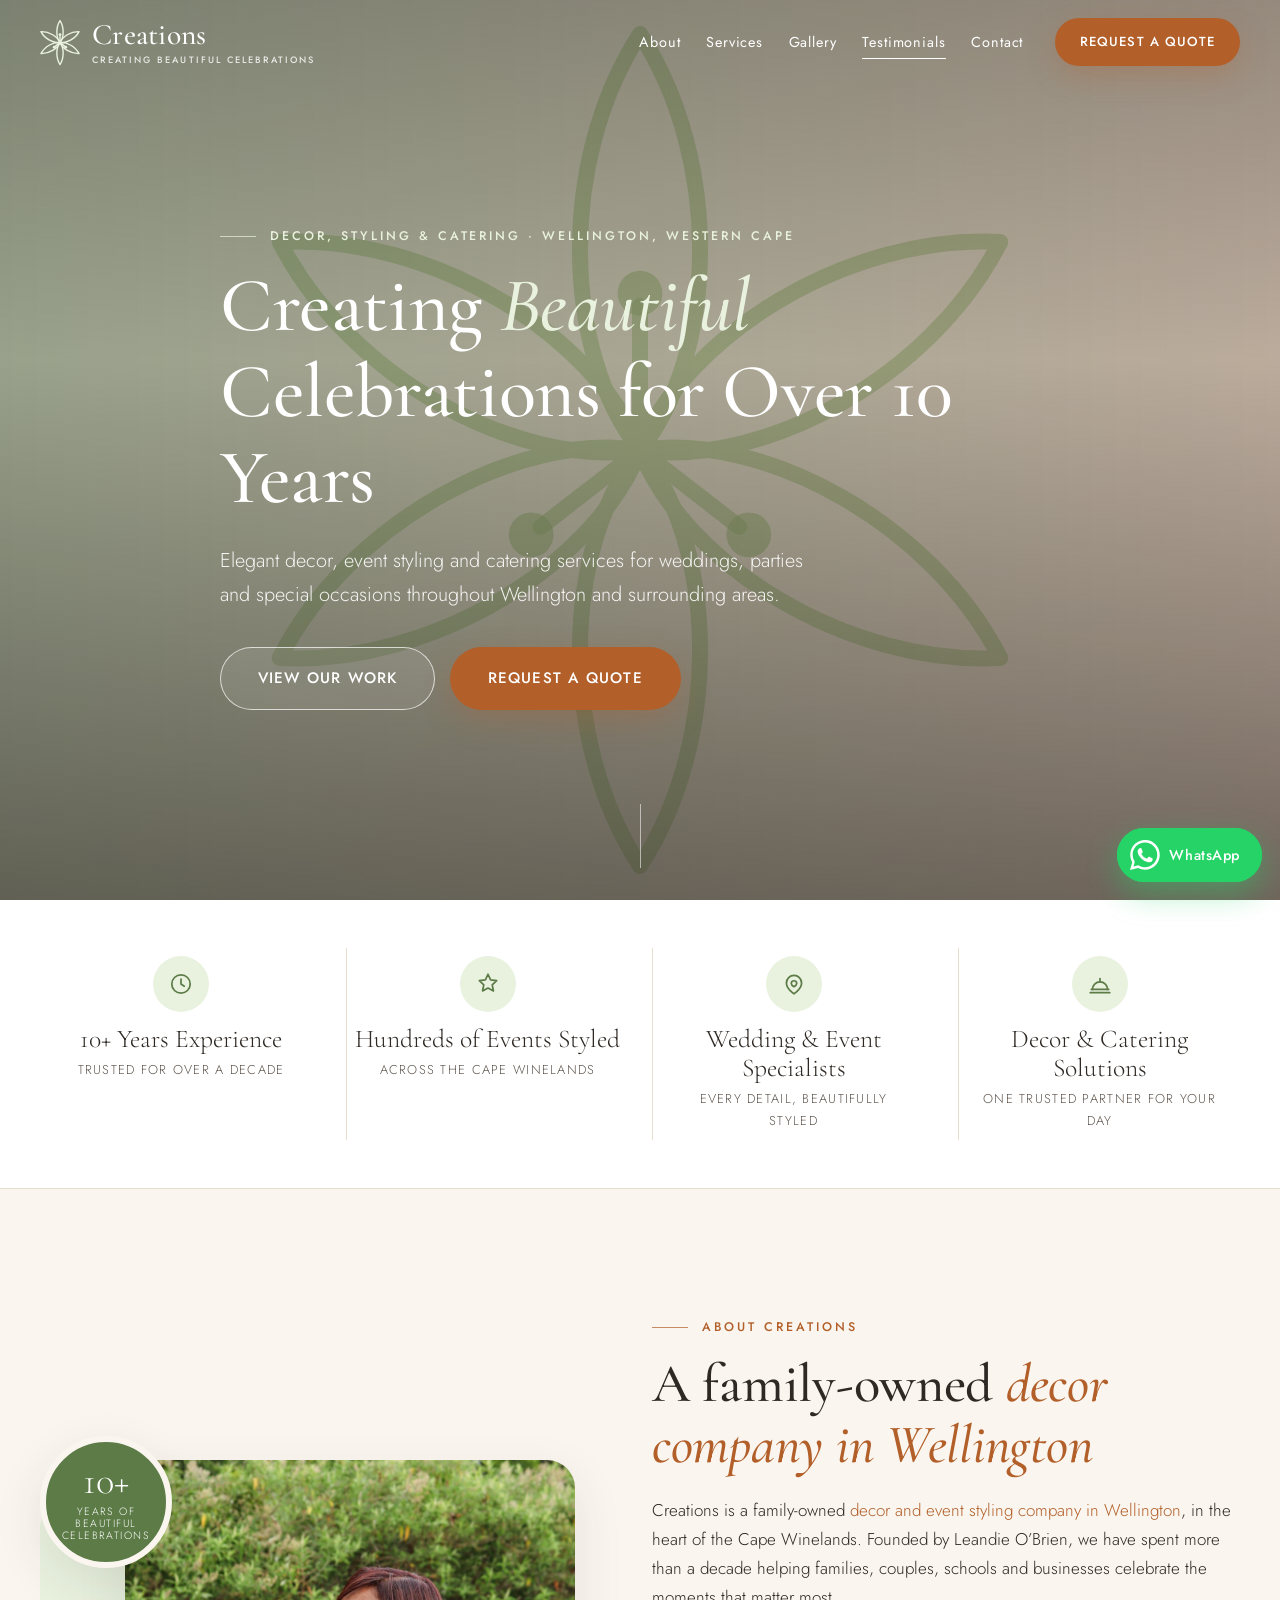
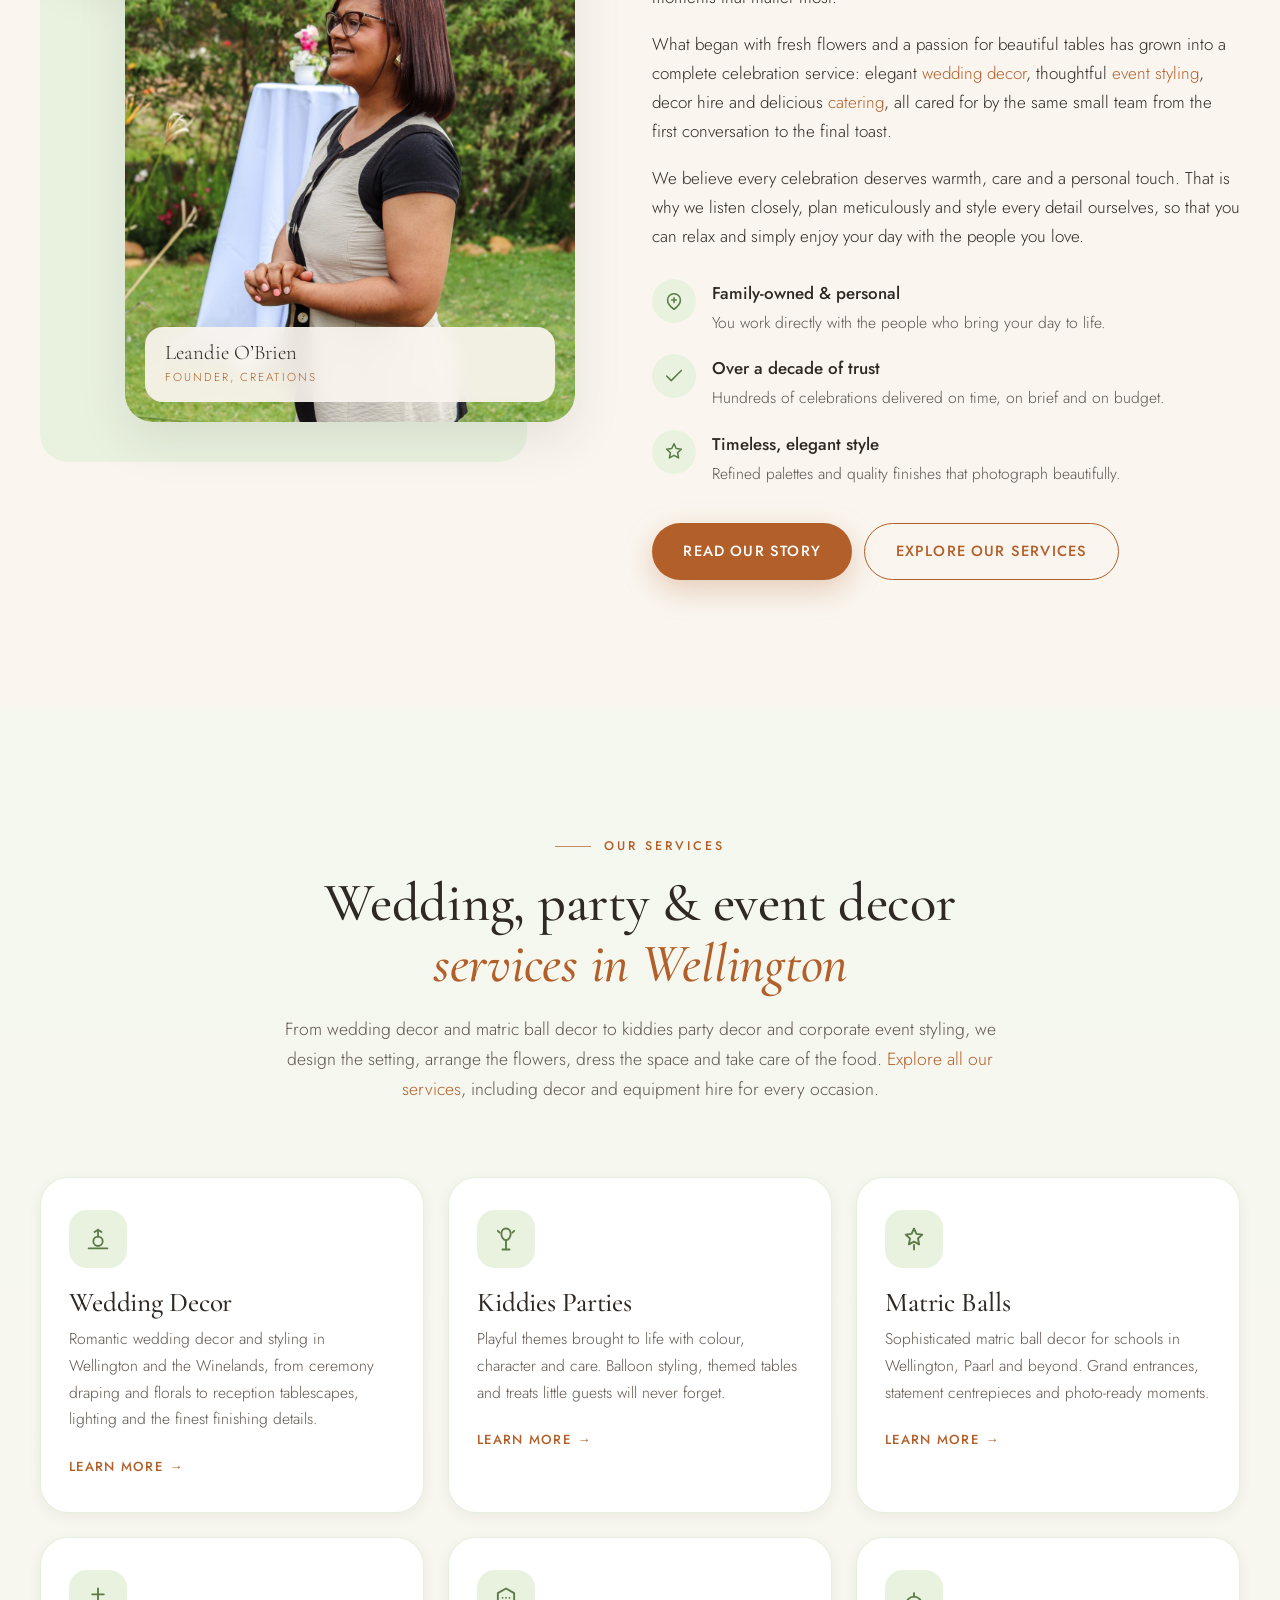
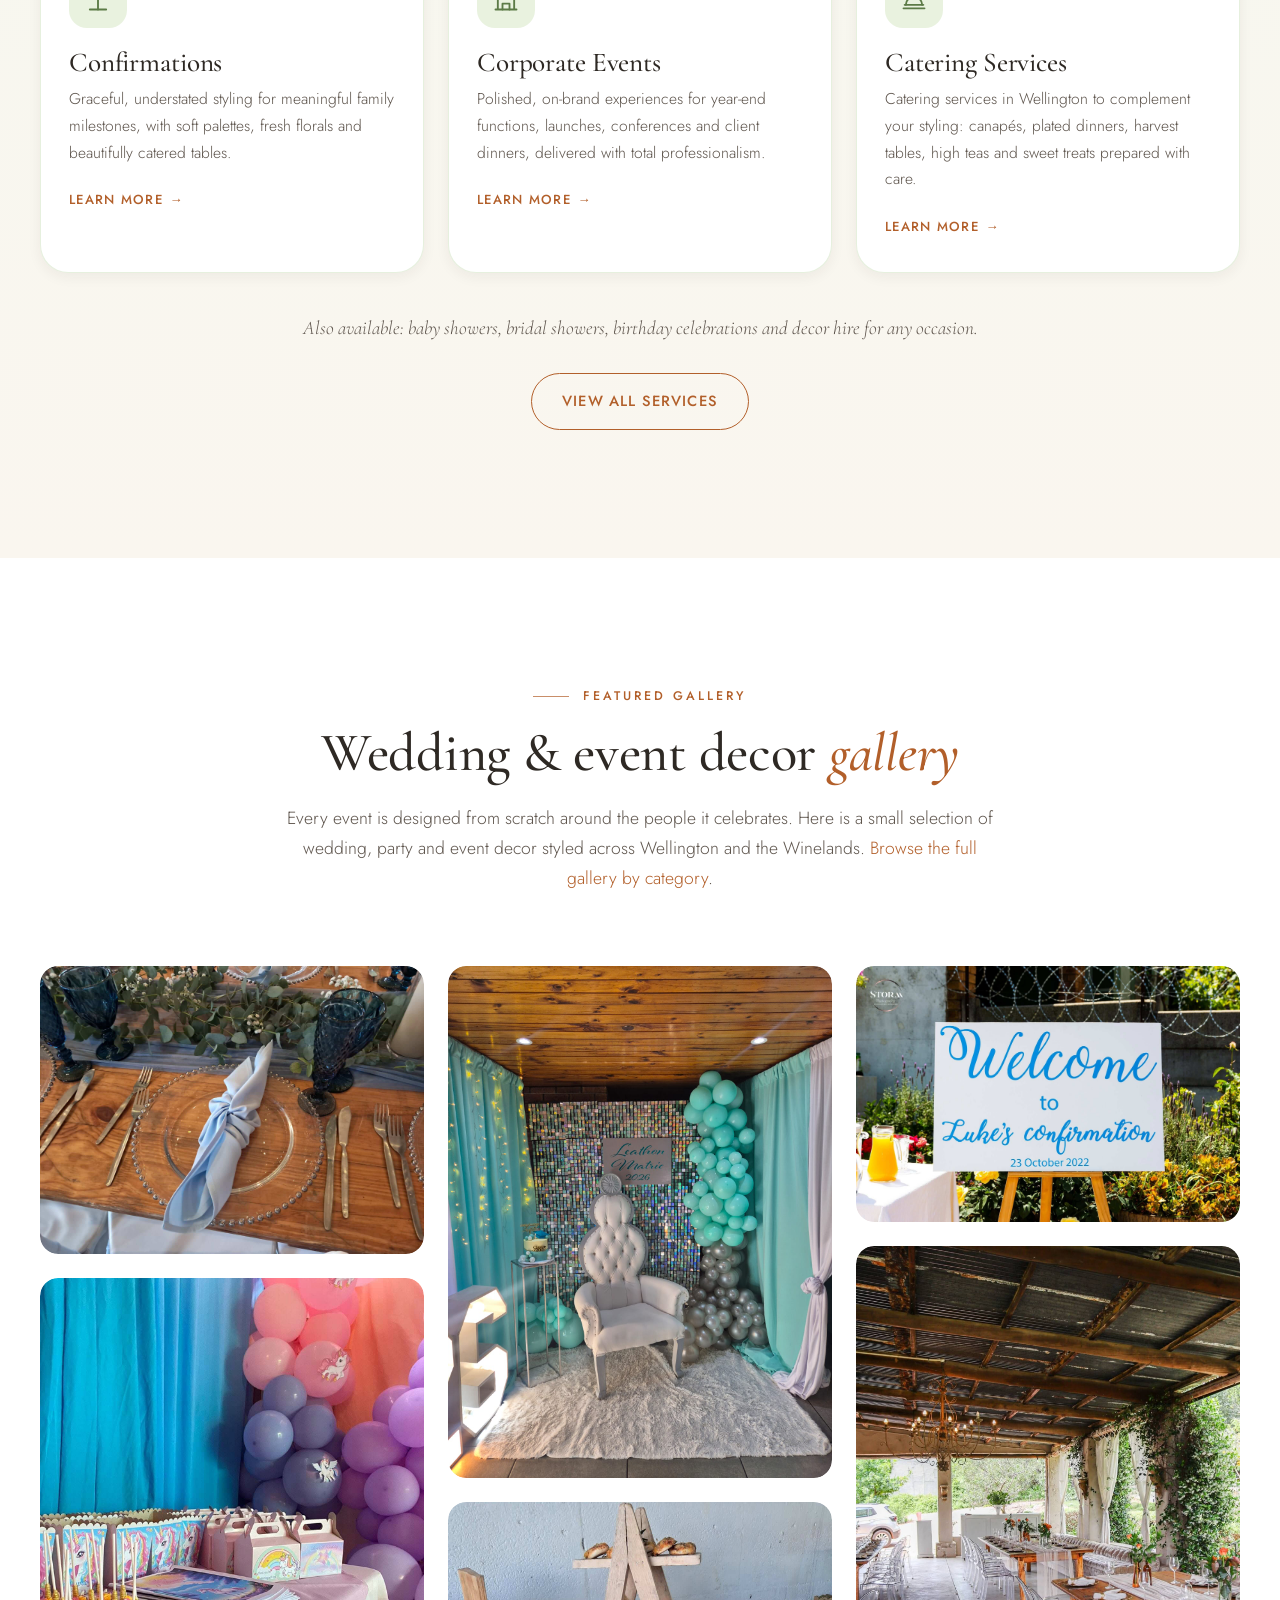
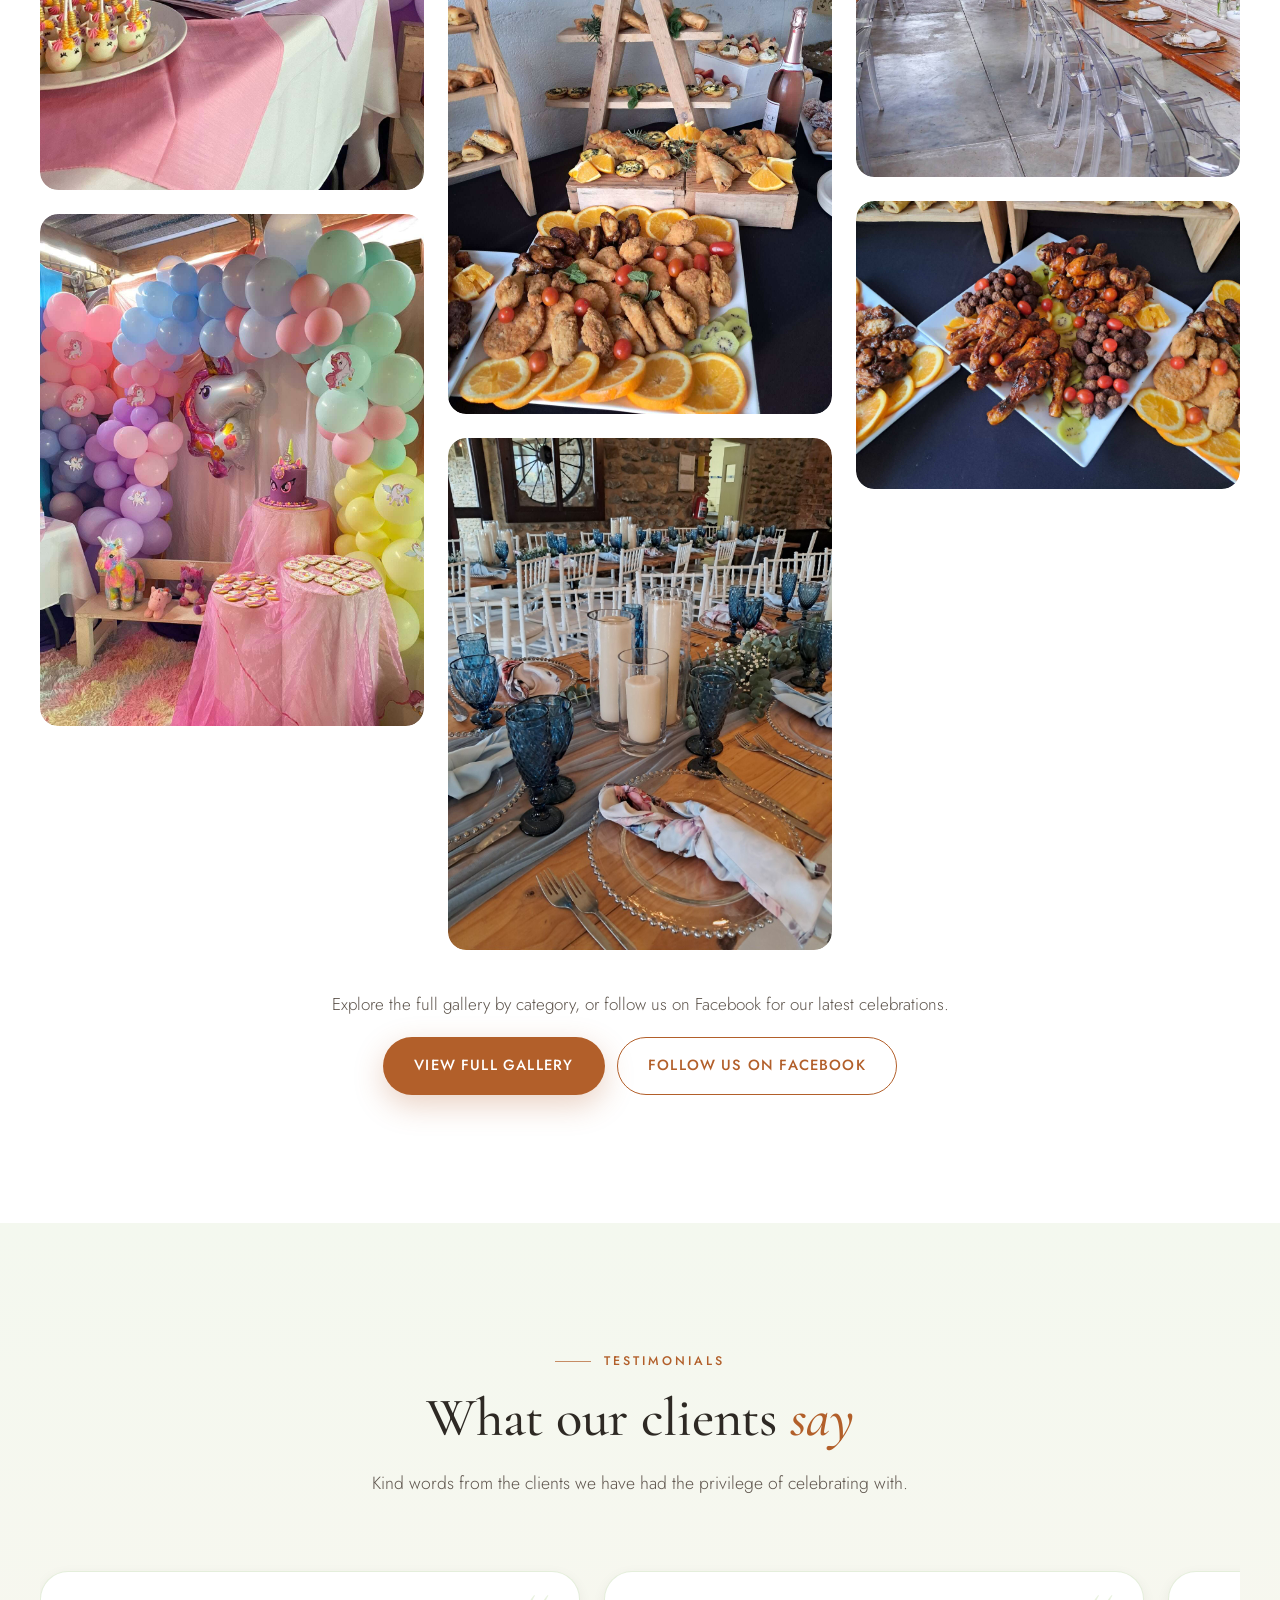
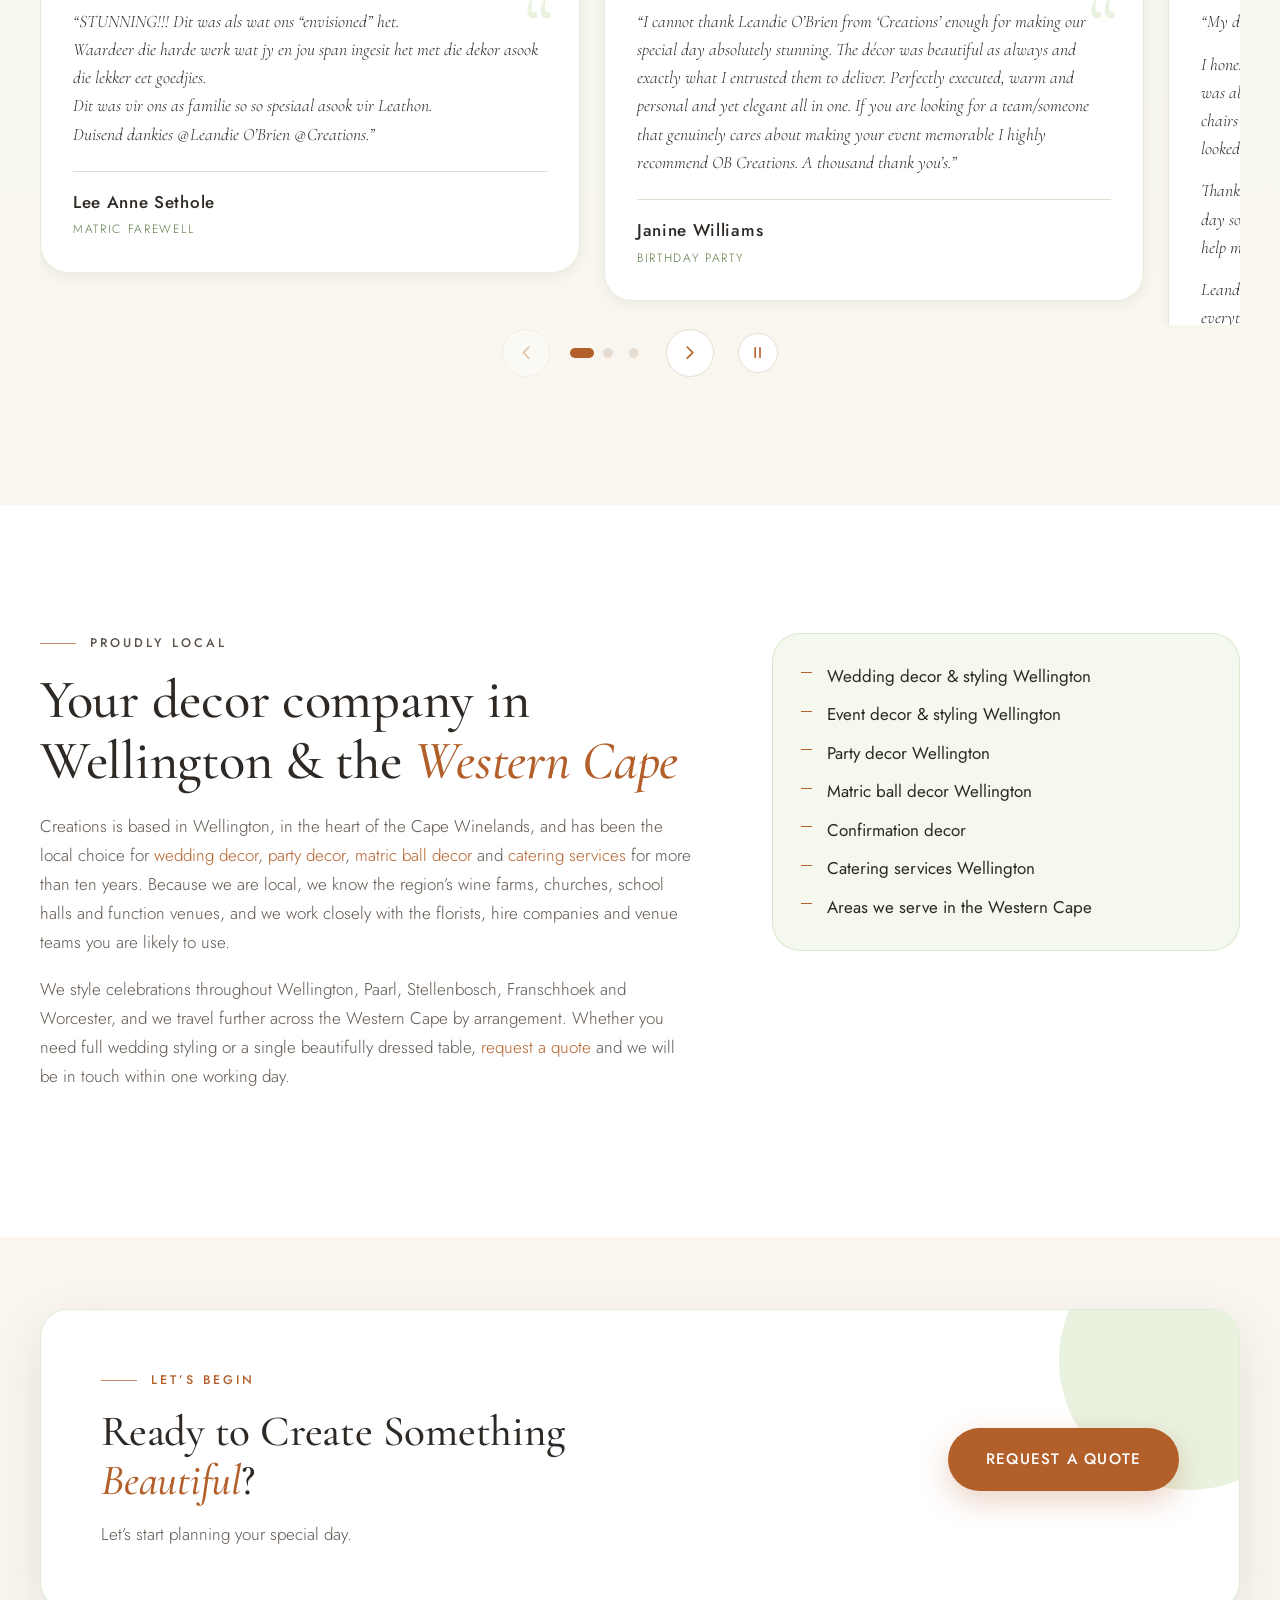
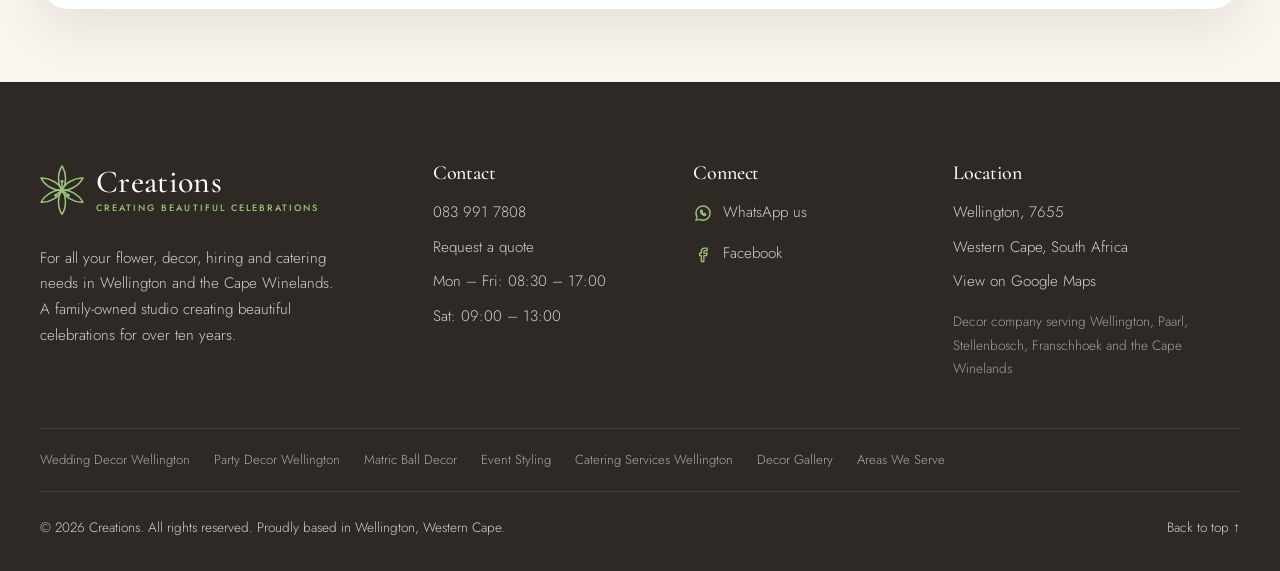
==== commit 26e07d6b: "Auto-advance the testimonials slider with a pause button Co-Authored-By: Claude Sonnet 5.5 <noreply@" ====
--- a/index.html
+++ b/index.html
@@ -391,7 +391,7 @@
           <p class="section__intro">Kind words from the clients we have had the privilege of celebrating with.</p>
         </header>
 
-        <div class="reviews-slider reveal" role="region" aria-roledescription="carousel" aria-label="Client reviews" data-slider>
+        <div class="reviews-slider reveal" role="region" aria-roledescription="carousel" aria-label="Client reviews" data-slider data-autoplay="8000">
           <ul class="reviews reviews--long" tabindex="0" aria-label="Client reviews: swipe or use the arrow keys">
             <li class="review review--long">
               <blockquote>
@@ -430,6 +430,7 @@
             <button type="button" class="reviews-nav" data-slider-prev aria-label="Previous review"><svg viewBox="0 0 24 24" aria-hidden="true"><path d="M15 5l-7 7 7 7"/></svg></button>
             <div class="reviews-dots" data-slider-dots></div>
             <button type="button" class="reviews-nav" data-slider-next aria-label="Next review"><svg viewBox="0 0 24 24" aria-hidden="true"><path d="M9 5l7 7-7 7"/></svg></button>
+            <button type="button" class="reviews-nav reviews-toggle" data-slider-toggle aria-label="Pause automatic sliding" hidden><svg class="icon-pause" viewBox="0 0 24 24" aria-hidden="true"><path d="M9 6v12M15 6v12"/></svg><svg class="icon-play" viewBox="0 0 24 24" aria-hidden="true"><path d="M8 5l11 7-11 7Z"/></svg></button>
           </div>
         </div>
       </div>
--- a/assets/css/styles.css
+++ b/assets/css/styles.css
@@ -443,6 +443,10 @@
 .reviews-nav svg { width: 1.2rem; height: 1.2rem; fill: none; stroke: currentColor; stroke-width: 2; stroke-linecap: round; stroke-linejoin: round; }
 .reviews-nav:hover:not(:disabled) { background: var(--terracotta); color: var(--white); }
 .reviews-nav:disabled { opacity: 0.35; cursor: default; }
+.reviews-toggle { width: 2.5rem; height: 2.5rem; margin-left: 0.25rem; }
+.reviews-toggle .icon-play { display: none; }
+.reviews-toggle.is-paused .icon-pause { display: none; }
+.reviews-toggle.is-paused .icon-play { display: block; }
 .reviews-dots { display: flex; align-items: center; gap: 0.1rem; }
 .reviews-dots button { width: 1.5rem; height: 1.5rem; padding: 0; border: 0; background: none; cursor: pointer; display: inline-flex; align-items: center; justify-content: center; }
 .reviews-dots button::after { content: ""; display: block; width: 0.6rem; height: 0.6rem; border-radius: 999px; background: var(--line); transition: width 0.3s var(--ease), background 0.3s var(--ease); }
